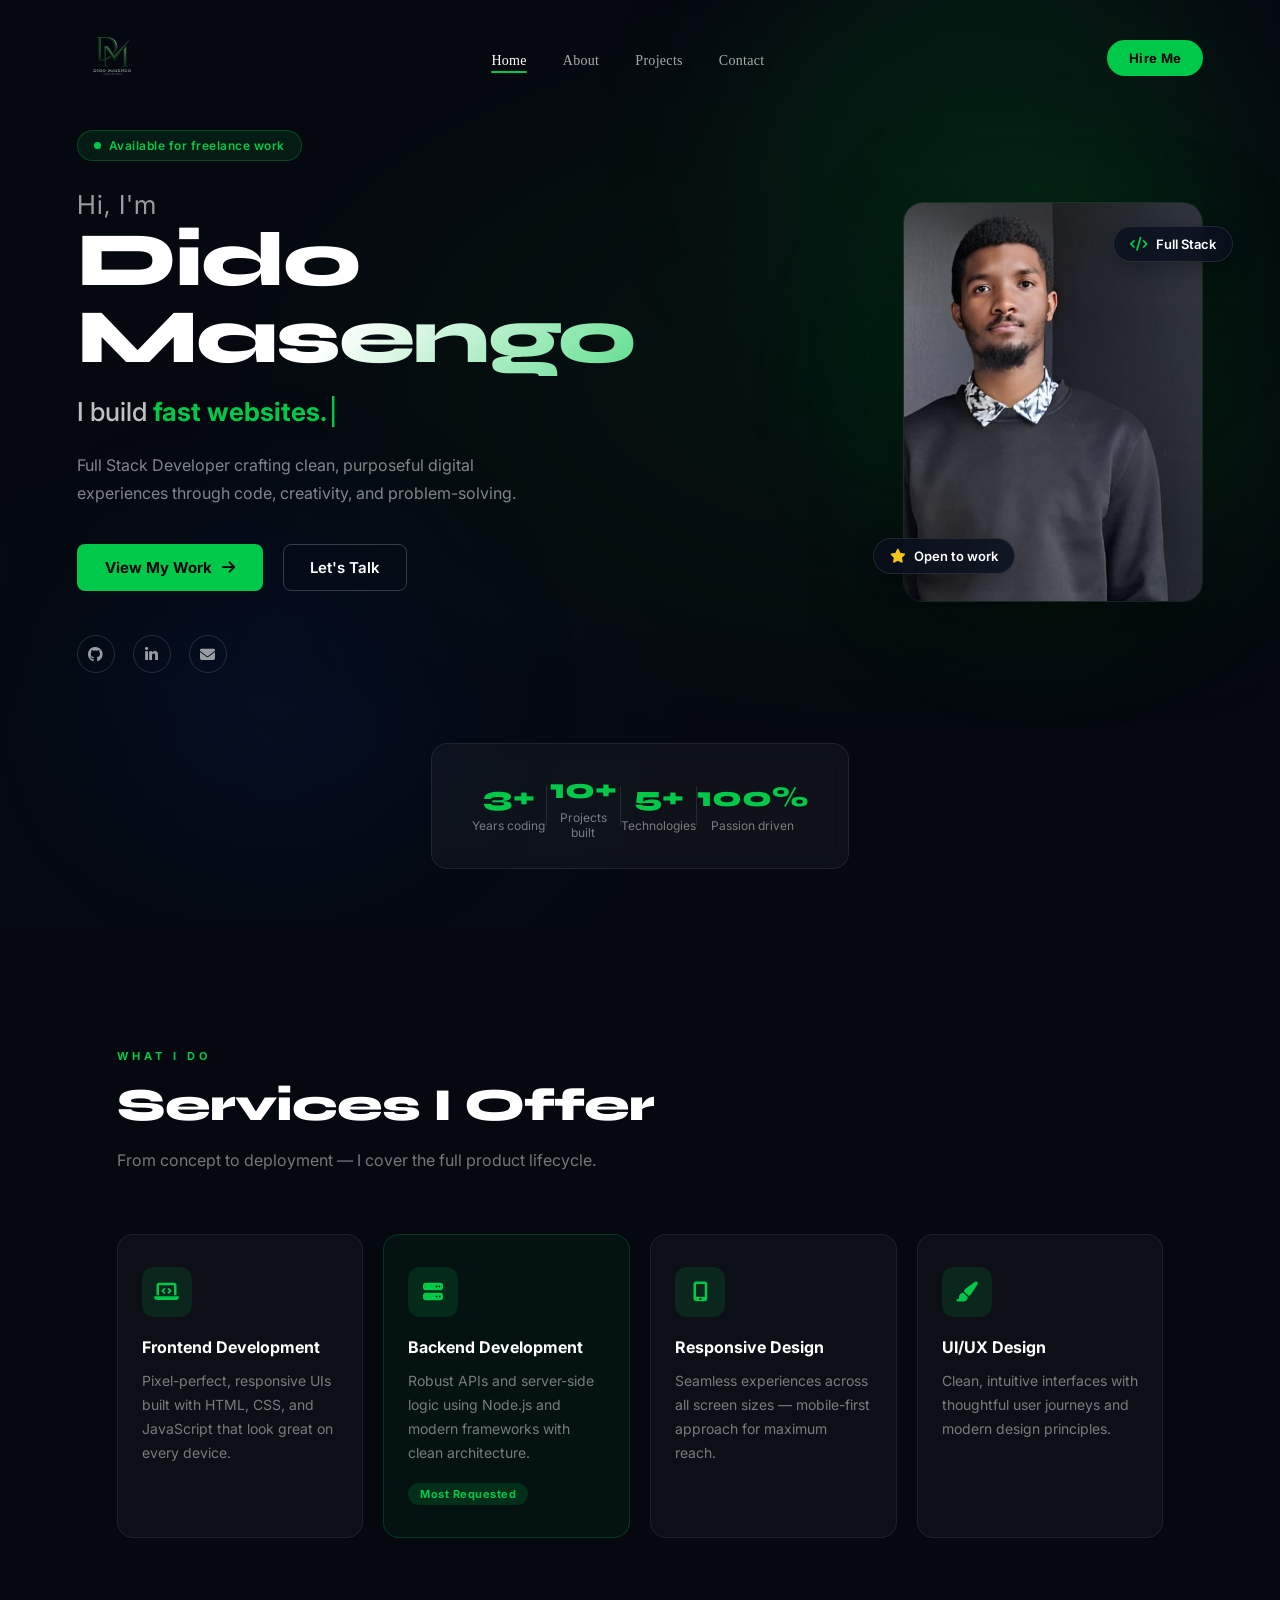
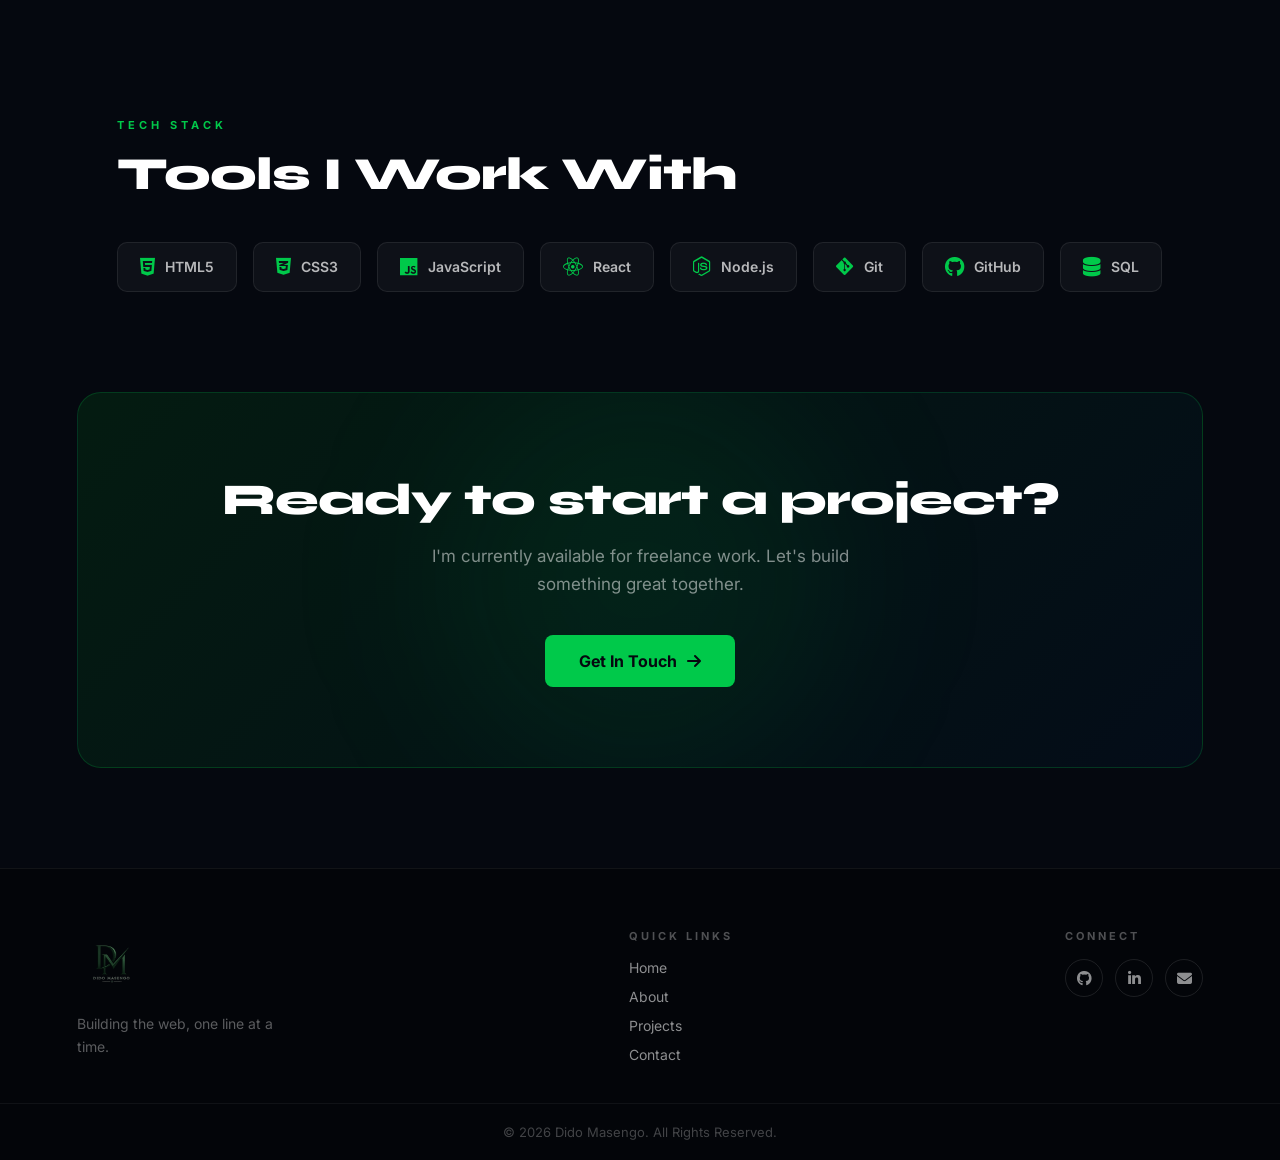
==== index.html @ eba52469 "updated home page" ====
<!DOCTYPE html>
<html lang="en">
<head>
    <meta charset="UTF-8">
    <meta name="viewport" content="width=device-width, initial-scale=1.0">
    <title>Dido Masengo — Full Stack Developer</title>

    <link rel="stylesheet" href="style.css">
    <link rel="stylesheet" href="home.css">
    <link rel="icon" type="image/png" href="./assets/favicon logo.png">
    <link rel="stylesheet" href="https://cdnjs.cloudflare.com/ajax/libs/font-awesome/6.6.0/css/all.min.css">
    <link rel="preconnect" href="https://fonts.googleapis.com">
    <link rel="preconnect" href="https://fonts.gstatic.com" crossorigin>
    <link href="https://fonts.googleapis.com/css2?family=Inter:wght@300;400;500;600;700;800;900&family=Syne:wght@700;800&display=swap" rel="stylesheet">
</head>

<body class="home-page">

<!-- ===================== NAVBAR ===================== -->
<header class="hn-navbar" id="hn-navbar">
    <a href="index.html" class="hn-logo">
        <img src="./assets/my logo.png" alt="Dido logo">
    </a>

    <nav class="hn-nav">
        <a href="index.html" class="hn-nav-link active">Home</a>
        <a href="about.html" class="hn-nav-link">About</a>
        <a href="projects.html" class="hn-nav-link">Projects</a>
        <a href="contact.html" class="hn-nav-link">Contact</a>
    </nav>

    <a href="contact.html" class="hn-hire-btn">Hire Me</a>

    <button class="hn-menu-btn" id="hn-menu-btn" aria-label="Toggle menu">
        <span></span><span></span><span></span>
    </button>

    <!-- Mobile drawer -->
    <div class="hn-mobile-nav" id="hn-mobile-nav">
        <a href="index.html">Home</a>
        <a href="about.html">About</a>
        <a href="projects.html">Projects</a>
        <a href="contact.html">Contact</a>
        <a href="contact.html" class="hn-hire-btn" style="margin-top:10px;">Hire Me</a>
    </div>
</header>


<!-- ===================== HERO ===================== -->
<section class="hn-hero">

    <!-- Noise/grid overlay -->
    <div class="hn-hero-overlay"></div>

    <!-- Glowing orbs -->
    <div class="hn-orb hn-orb-1"></div>
    <div class="hn-orb hn-orb-2"></div>

    <div class="hn-hero-inner">

        <!-- Left: text -->
        <div class="hn-hero-text">
            <div class="hn-badge">
                <span class="hn-badge-dot"></span>
                Available for freelance work
            </div>

            <h1 class="hn-hero-name">
                <span class="hn-line">Hi, I'm</span>
                <span class="hn-line hn-name-accent">Dido Masengo</span>
            </h1>

            <div class="hn-typewriter-wrap">
                <span class="hn-tw-static">I build&nbsp;</span>
                <span class="hn-tw-dynamic" id="hn-tw"></span>
                <span class="hn-tw-cursor">|</span>
            </div>

            <p class="hn-hero-desc">
                Full Stack Developer crafting clean, purposeful digital
                experiences through code, creativity, and problem-solving.
            </p>

            <div class="hn-hero-actions">
                <a href="projects.html" class="hn-btn-primary">
                    View My Work <i class="fas fa-arrow-right"></i>
                </a>
                <a href="contact.html" class="hn-btn-ghost">
                    Let's Talk
                </a>
            </div>

            <!-- Social strip -->
            <div class="hn-social-strip">
                <a href="https://github.com/masengodido28-lgtm" target="_blank" aria-label="GitHub">
                    <i class="fab fa-github"></i>
                </a>
                <a href="https://www.linkedin.com/in/dido-masengo-86b31629b" target="_blank" aria-label="LinkedIn">
                    <i class="fab fa-linkedin-in"></i>
                </a>
                <a href="mailto:masengodido28@gmail.com" aria-label="Email">
                    <i class="fas fa-envelope"></i>
                </a>
                <span class="hn-social-line"></span>
            </div>
        </div>

        <!-- Right: photo card -->
        <div class="hn-hero-card">
            <div class="hn-card-glow"></div>
            <img src="./assets/home.jpg" alt="Dido Masengo" class="hn-photo">

            <!-- Floating badge -->
            <div class="hn-float-badge hn-fb-top">
                <i class="fas fa-code"></i>
                <span>Full Stack</span>
            </div>
            <div class="hn-float-badge hn-fb-bottom">
                <i class="fas fa-star" style="color:#f5c518;"></i>
                <span>Open to work</span>
            </div>
        </div>
    </div>

    <!-- Stats bar -->
    <div class="hn-stats-bar">
        <div class="hn-stat">
            <strong>3+</strong>
            <span>Years coding</span>
        </div>
        <div class="hn-stat-divider"></div>
        <div class="hn-stat">
            <strong>10+</strong>
            <span>Projects built</span>
        </div>
        <div class="hn-stat-divider"></div>
        <div class="hn-stat">
            <strong>5+</strong>
            <span>Technologies</span>
        </div>
        <div class="hn-stat-divider"></div>
        <div class="hn-stat">
            <strong>100%</strong>
            <span>Passion driven</span>
        </div>
    </div>
</section>


<!-- ===================== SERVICES ===================== -->
<section class="hn-services">
    <div class="hn-section-label">What I Do</div>
    <h2 class="hn-section-title">Services I Offer</h2>
    <p class="hn-section-sub">From concept to deployment — I cover the full product lifecycle.</p>

    <div class="hn-services-grid">

        <div class="hn-service-card">
            <div class="hn-service-icon">
                <i class="fas fa-laptop-code"></i>
            </div>
            <h3>Frontend Development</h3>
            <p>Pixel-perfect, responsive UIs built with HTML, CSS, and JavaScript that look great on every device.</p>
        </div>

        <div class="hn-service-card hn-service-featured">
            <div class="hn-service-icon">
                <i class="fas fa-server"></i>
            </div>
            <h3>Backend Development</h3>
            <p>Robust APIs and server-side logic using Node.js and modern frameworks with clean architecture.</p>
            <span class="hn-service-tag">Most Requested</span>
        </div>

        <div class="hn-service-card">
            <div class="hn-service-icon">
                <i class="fas fa-mobile-alt"></i>
            </div>
            <h3>Responsive Design</h3>
            <p>Seamless experiences across all screen sizes — mobile-first approach for maximum reach.</p>
        </div>

        <div class="hn-service-card">
            <div class="hn-service-icon">
                <i class="fas fa-paint-brush"></i>
            </div>
            <h3>UI/UX Design</h3>
            <p>Clean, intuitive interfaces with thoughtful user journeys and modern design principles.</p>
        </div>

    </div>
</section>


<!-- ===================== TECH STACK ===================== -->
<section class="hn-stack">
    <div class="hn-section-label">Tech Stack</div>
    <h2 class="hn-section-title">Tools I Work With</h2>

    <div class="hn-stack-grid">
        <div class="hn-stack-item"><i class="fab fa-html5"></i><span>HTML5</span></div>
        <div class="hn-stack-item"><i class="fab fa-css3-alt"></i><span>CSS3</span></div>
        <div class="hn-stack-item"><i class="fab fa-js"></i><span>JavaScript</span></div>
        <div class="hn-stack-item"><i class="fab fa-react"></i><span>React</span></div>
        <div class="hn-stack-item"><i class="fab fa-node-js"></i><span>Node.js</span></div>
        <div class="hn-stack-item"><i class="fab fa-git-alt"></i><span>Git</span></div>
        <div class="hn-stack-item"><i class="fab fa-github"></i><span>GitHub</span></div>
        <div class="hn-stack-item"><i class="fas fa-database"></i><span>SQL</span></div>
    </div>
</section>


<!-- ===================== CTA BANNER ===================== -->
<section class="hn-cta-banner">
    <div class="hn-cta-orb"></div>
    <div class="hn-cta-inner">
        <h2>Ready to start a project?</h2>
        <p>I'm currently available for freelance work. Let's build something great together.</p>
        <a href="contact.html" class="hn-btn-primary hn-cta-btn">
            Get In Touch <i class="fas fa-arrow-right"></i>
        </a>
    </div>
</section>


<!-- ===================== FOOTER ===================== -->
<footer class="hn-footer">
    <div class="hn-footer-inner">

        <div class="hn-footer-brand">
            <img src="./assets/my logo.png" alt="Dido logo" class="hn-footer-logo">
            <p>Building the web, one line at a time.</p>
        </div>

        <div class="hn-footer-links">
            <span>Quick Links</span>
            <a href="index.html">Home</a>
            <a href="about.html">About</a>
            <a href="projects.html">Projects</a>
            <a href="contact.html">Contact</a>
        </div>

        <div class="hn-footer-connect">
            <span>Connect</span>
            <div class="hn-footer-socials">
                <a href="https://github.com/masengodido28-lgtm" target="_blank" aria-label="GitHub">
                    <i class="fab fa-github"></i>
                </a>
                <a href="https://www.linkedin.com/in/dido-masengo-86b31629b" target="_blank" aria-label="LinkedIn">
                    <i class="fab fa-linkedin-in"></i>
                </a>
                <a href="mailto:masengodido28@gmail.com" aria-label="Email">
                    <i class="fas fa-envelope"></i>
                </a>
            </div>
        </div>

    </div>

    <div class="hn-footer-bottom">
        <p>&copy; 2026 Dido Masengo. All Rights Reserved.</p>
    </div>
</footer>


<script>
// ---- Navbar scroll effect ----
const navbar = document.getElementById('hn-navbar');
window.addEventListener('scroll', () => {
    navbar.classList.toggle('hn-scrolled', window.scrollY > 40);
});

// ---- Mobile menu ----
const menuBtn = document.getElementById('hn-menu-btn');
const mobileNav = document.getElementById('hn-mobile-nav');
menuBtn.addEventListener('click', () => {
    menuBtn.classList.toggle('open');
    mobileNav.classList.toggle('open');
});

// ---- Typewriter ----
const phrases = [
    'fast websites.',
    'clean UIs.',
    'robust APIs.',
    'great products.',
];
let pi = 0, ci = 0, deleting = false;
const twEl = document.getElementById('hn-tw');

function type() {
    const phrase = phrases[pi];
    if (!deleting) {
        twEl.textContent = phrase.slice(0, ++ci);
        if (ci === phrase.length) {
            deleting = true;
            setTimeout(type, 1800);
            return;
        }
    } else {
        twEl.textContent = phrase.slice(0, --ci);
        if (ci === 0) {
            deleting = false;
            pi = (pi + 1) % phrases.length;
        }
    }
    setTimeout(type, deleting ? 60 : 100);
}
type();

// ---- Scroll reveal ----
const revealEls = document.querySelectorAll(
    '.hn-service-card, .hn-stack-item, .hn-stat'
);
const observer = new IntersectionObserver((entries) => {
    entries.forEach(e => {
        if (e.isIntersecting) {
            e.target.classList.add('hn-visible');
            observer.unobserve(e.target);
        }
    });
}, { threshold: 0.15 });
revealEls.forEach(el => observer.observe(el));
</script>

</body>
</html>
---- style.css ----
/* =========================================
   GLOBAL
========================================= */

* {
    box-sizing: border-box;
    margin: 0;
    padding: 0;
     scroll-behavior: smooth;
}


body {
    background-color: #edeeF0;
    color: #080808;
    font-family: Arial, sans-serif;
}


/* =========================================
   NAVBAR
========================================= */

.navbar {
    position: relative;
    z-index: 10;

    width: 100%;

    display: flex;
    align-items: center;
    justify-content: space-between;

    padding: 18px 55px;

    background: transparent;
}

.logo {
    width: 80px;
    height: auto;
}

nav {
    display: flex;
    gap: 35px;
}

nav a {
    position: relative;

    text-decoration: none;
    color: #006b18;

    font-family: Georgia, serif;
    font-size: 15px;
    font-weight: bold;

    padding: 10px 0;

    transition: 0.3s ease;
}

nav a::after {
    content: "";

    position: absolute;
    left: 0;
    bottom: 2px;

    width: 0;
    height: 2px;

    background: #006b18;

    transition: 0.3s ease;
}

nav a:hover {
    color: #003d0d;
}

nav a:hover::after {
    width: 100%;
}


/* =========================================
   HERO
========================================= */

.hero {
    position: relative;

    min-height: calc(100vh - 95px);

    width: 100%;

    display: flex;
    align-items: center;
    justify-content: center;

    gap: 80px;

    padding: 70px 8%;

    overflow: hidden;
}


/* =========================================
   DIGITAL BACKGROUND
========================================= */
/* =========================================
   DIGITAL DOTTED BACKGROUND
========================================= */

.hero-grid {
    position: absolute;

    left: -5%;
    right: -5%;

    bottom: -20px;

    height: 300px;

    z-index: 1;

    opacity: 0.9;

    background-image:
        radial-gradient(
            circle,
            #006b18 1.5px,
            transparent 1.7px
        );

    background-size: 18px 18px;

    transform:
        perspective(500px)
        rotateX(60deg);

    transform-origin: center bottom;

    /* Fade the dots as they move upward */
    mask-image: linear-gradient(
        to top,
        black 0%,
        rgba(0, 0, 0, 0.8) 45%,
        transparent 100%
    );

    -webkit-mask-image: linear-gradient(
        to top,
        black 0%,
        rgba(0, 0, 0, 0.8) 45%,
        transparent 100%
    );

    pointer-events: none;
}


/* Soft green glow underneath the dots */

.hero-grid::after {
    content: "";

    position: absolute;

    left: 50%;
    bottom: 0;

    transform: translateX(-50%);

    width: 600px;
    height: 180px;

    background: rgba(0, 107, 24, 0.12);

    filter: blur(70px);

    border-radius: 50%;
}


/* Additional soft glow */

.hero-grid::after {
    content: "";

    position: absolute;

    left: 50%;
    bottom: 50px;

    transform: translateX(-50%);

    width: 500px;
    height: 200px;

    background: rgba(0, 107, 24, 0.08);

    filter: blur(80px);

    border-radius: 50%;
}


/* =========================================
   HERO IMAGE
========================================= */
.hero-image img{
     width: 300px; 
     border-radius:15%;
}


/* Green glow behind photo */

.image-glow {
    position: absolute;

    width: 270px;
    height: 350px;

    left: 30px;
    top: 70px;

    background: rgba(0, 107, 24, 0.18);

    filter: blur(55px);

    border-radius: 50%;
}


/* Photo */
.hero-image img{ width: 300px; border-radius:15%; }

   .hero-image img {
    object-position: center top;
}


/* =========================================
   HERO TEXT
========================================= */

.hero-text {
    position: relative;

    z-index: 3;

    max-width: 650px;
}


/* Small heading */

.hero-small-text {
    margin: 0 0 18px;

    color: #006b18;

    font-size: 13px;
    font-weight: bold;

    letter-spacing: 4px;
}


/* Main name */

.hero-text h1 {
    margin: 0;

    font-family: Georgia, "Times New Roman", serif;

    font-size: clamp(70px, 8vw, 125px);

    font-weight: 900;

    line-height: 0.82;

    letter-spacing: -6px;

    color: #050505;
}

.hero-text h1 span {
    color: #050505;
}


/* Job title */

.hero-text h2 {
    margin: 35px 0 0;

    color: #006b18;

    font-family: Arial, sans-serif;

    font-size: 27px;

    font-weight: 800;

    line-height: 1.15;

    letter-spacing: 1px;

    text-align: left;
}


/* Description */

.hero-description {
    max-width: 430px;

    margin: 25px 0 0;

    color: #4a4a4a;

    font-family: Arial, sans-serif;

    font-size: 16px;

    line-height: 1.7;
}


/* =========================================
   HERO BUTTONS
========================================= */

.hero-buttons {
    display: flex;

    align-items: center;

    gap: 30px;

    margin-top: 32px;
}


.hero-btn {
    display: inline-block;

    padding: 14px 25px;

    background: #006b18;

    color: white;

    text-decoration: none;

    border-radius: 30px;

    font-size: 14px;
    font-weight: bold;

    transition: 0.3s ease;
}

.hero-btn:hover {
    background: #003d0d;

    transform: translateY(-3px);
}


.hero-link {
    color: #111;

    text-decoration: none;

    font-size: 14px;

    font-weight: bold;

    border-bottom: 1px solid #111;

    padding-bottom: 4px;

    transition: 0.3s ease;
}

.hero-link span {
    margin-left: 5px;

    font-size: 18px;
}

.hero-link:hover {
    color: #006b18;

    border-color: #006b18;
}

/* =========================================
   ABOUT HERO
========================================= */

.about-hero {
    width: 90%;
    max-width: 1250px;

    margin: 5px auto;

    display: grid;
    grid-template-columns: 1fr 1fr;

    gap: 70px;

    align-items: center;
}


/* =========================
   LEFT CONTENT
========================= */

.about-hero-content {
    padding: 20px 0;
}

.about-label {
    display: inline-flex;

    align-items: center;

    color: #006b18;

    font-size: 0.8rem;

    font-weight: 700;

    letter-spacing: 3px;

    margin-bottom: 20px;
}

.about-label::after {


    width: 35px;
    height: 1px;

    background: #006b18;

    margin-left: 12px;
}


.about-hero h1 {
    font-size: clamp(3rem, 5vw, 5rem);

    line-height: 0.95;

    margin: 0 0 20px;

    color: #111;
}

.about-hero h1 span {
    color: #006b18;
}


.about-hero h3 {
    color: #006b18;

    font-size: 0.85rem;

    letter-spacing: 2px;

    margin-bottom: 30px;
}


.about-hero-content p {
    font-size: 1rem;

    line-height: 1.8;

    color: #444;

    max-width: 650px;

    margin-bottom: 18px;
}


/* =========================
   PERSONALITY HIGHLIGHTS
========================= */

.personality-highlights {

    display: grid;

    grid-template-columns: repeat(4, 1fr);

    gap: 15px;

    margin: 35px 0;

}


.personality-item {

    display: flex;

    flex-direction: column;

    gap: 8px;

    padding: 15px 10px;

    border-left: 1px solid rgba(0, 107, 24, 0.25);

}


.personality-item i {

    color: #006b18;

    font-size: 1.3rem;

}


.personality-item strong {

    display: block;

    color: #006b18;

    font-size: 0.7rem;

    letter-spacing: 1px;
}


.personality-item small {

    display: block;

    color: #666;

    font-size: 0.7rem;

    line-height: 1.4;
}

/* =========================
   ABOUT IMAGE
========================= */
.about-image {
    flex: 1;
    display: flex;
    align-items: stretch;

}

.about-hero-image img {

    width: 100%;

    border-radius: 30px;

    height: 650px;

    object-fit: cover;

    display: block;

    filter: brightness(0.75);
}


/* Green overlay */

.about-hero-image::after {

    content: "";

    position: absolute;

    inset: 0;

    background:
        linear-gradient(
            135deg,
            rgba(0, 107, 24, 0.25),
            transparent 55%
        );

}


/* =========================================
   SKILLS
========================================= */
.skill {
    width: 135px;

    padding: 20px;

    border-radius: 12px;

    background: #fffefe;

    transition: .3s;
}
.skills h2{
    color:#006b18;

    text-align:center;

    margin-bottom:50px;

    font-size:2.2rem;
}
.skills-container{
    display:flex;

    justify-content:center;

    flex-wrap:wrap;

    gap:20px;

    margin-bottom:70px;
}

.skill:hover {
    transform: translateY(-8px);
}

.skill i {
    font-size:2.6rem;

    color: green;
}

.skill p {
    margin-top: 15px;

    font-weight: 600;
}
.skills-heading{
    color:#006b18;

    text-align:center;

    font-size:1.4rem;

    font-family:Georgia, serif;

    margin:0 0 25px;
}

.learning{
    border:2px #006b18;

    background:#f8fff8;
}
.section-divider{

    width:180px;

    height:1px;

    background:#006b18;

    opacity:.25;

     margin: 40px auto;
}

/* ==========================
   Identity Section
========================== */

.identity-section{
    padding:35px 10% 70px;
    text-align:center;
}

.identity-section h2{
    color:#006b18;
    font-size:2.2rem;
    margin-bottom:20px;
}
.identity-intro{
    max-width:700px;
    margin:0 auto 30px;

    line-height:1.8;
    color:#555;
}

.identity-card{

    max-width:500px;

    margin:auto;

    background:white;

    padding:30px;

    border-radius:20px;

    box-shadow:0 15px 35px rgba(0,0,0,.08);

}

.identity-card img{

    width:100%;

     height:420px;

    object-fit:cover;

    border-radius:15px;

    margin-bottom:25px;

}

.identity-tabs{

    display:flex;

    justify-content:center;

    gap:15px;

    margin-bottom:25px;

}

.identity-btn{

    width:55px;

    height:55px;

    border:none;

    border-radius:50%;

    background:#f1f1f1;

    font-size:1.5rem;

    cursor:pointer;

    transition:.3s;

}

.identity-btn:hover{

    transform:translateY(-4px);

}

.identity-btn.active{

    background:#006b18;

}

#identity-title{

    color:#006b18;

    margin-bottom:15px;

}

#identity-text{

    line-height:1.8;

    color:#555;

}

/* =========================================
   ABOUT CTA
========================================= */

.about-cta {
    width: 80%;
    max-width: 900px;
    margin: 80px auto;
    padding: 60px 30px;

    text-align: center;

    background: #f8fff8;
    border: 1px solid rgba(0, 107, 24, 0.15);
    border-radius: 20px;

    box-shadow: 0 10px 30px rgba(0, 0, 0, 0.05);
}

.about-cta h2 {
    color: #006b18;
    font-size: 2rem;
    margin-bottom: 15px;
}

.about-cta p {
    max-width: 600px;
    margin: 0 auto 30px;

    color: #555;
    line-height: 1.7;
    font-size: 1.05rem;
}

.cta-button {
    display: inline-flex;
    align-items: center;
    gap: 10px;

    padding: 13px 25px;

    background: #006b18;
    color: white;

    text-decoration: none;

    border-radius: 8px;

    font-weight: 600;

    transition: 0.3s;
}

.cta-button:hover {
    background: #004d12;
    transform: translateY(-3px);
}

.cta-button i {
    transition: 0.3s;
}

.cta-button:hover i {
    transform: translateX(5px);
}

/* =========================================
   PROJECTS
========================================= */

.projects-container {
    display: flex;

    overflow-x: auto;

    gap: 30px;

    padding: 80px;

    scroll-behavior: smooth;

    align-items: stretch;
}

::-webkit-scrollbar {
    display: none;
}

.project-card {
    flex: 0 0 340px;

    display: flex;

    flex-direction: column;

    background: white;

    border-radius: 15px;

    padding: 20px;

    box-shadow: 0 5px 15px rgba(0, 0, 0, .15);
}


/* Project images */

.project-image1,
.project-image2,
.project-image3,
.project-image4,
.project-image5,
.project-image6,
.project-image7
 {

    width: 100%;

    height: 200px;

    flex-shrink: 0;

    background-size: cover;

    background-position: center;

    border-radius: 15px;
}

.project-image1 {
    background-image: url("./assets/netflix\ ss.png");
}

.project-image2 {
    background-image: url("./assets/Screenshot\ \(9\).png");
}

.project-image3 {
    background-image: url("./assets/to-do\ ss.png");
}

.project-image4 {
    background-image: url("./assets/Screenshot\ \(62\).png");
}

.project-image5 {
    background-image: url("./assets/youtube\ img.png");
}

.project-image6 {
    background-image: url("./assets/bootstrap\ port.png");
}

.project-image7 {
    background-image: url(./assets/ihub\ prototype.png);
}

.project-info {
    flex: 1;

    display: flex;

    flex-direction: column;

    margin-top: 15px;
}

.project-description {
    flex: 1;

    margin-top: 10px;

    line-height: 1.6;
}

.project-links {
    display: flex;

    gap: 10px;

    flex-wrap: wrap;

    margin-top: 15px;
}

.project-buttons {
    display: flex;

    gap: 10px;

    margin-top: 20px;
}

.project-btn,
.github-btn {
    display: inline-block;

    padding: 10px 18px;

    background: black;

    color: white;

    text-decoration: none;

    border-radius: 8px;

    transition: 0.3s;
}

.project-btn:hover,
.github-btn:hover {
    background: green;
}


/* =========================================
   CASE STUDY
========================================= */

.case-study-btn {
    width: 100%;

    margin-top: 20px;

    padding: 10px;

    background: green;

    color: white;

    border: none;

    border-radius: 8px;

    cursor: pointer;

    font-weight: bold;

    font-size: 1rem;

    transition: 0.3s;
}

.case-study-btn:hover {
    background: #005a14;
}

.case-study-modal {
    display: none;

    position: fixed;

    inset: 0;

    z-index: 100;

    background: rgba(0, 0, 0, 0.6);

    justify-content: center;

    align-items: center;

    padding: 20px;
}

.case-study-modal.open {
    display: flex;
}

.modal-content {
    position: relative;

    width: 100%;

    max-width: 600px;

    max-height: 80vh;

    overflow-y: auto;

    background: white;

    border-radius: 15px;

    padding: 30px;

    box-shadow: 0 10px 30px rgba(0, 0, 0, 0.3);
}

.modal-close {
    position: absolute;

    top: 15px;

    right: 15px;

    background: none;

    border: none;

    font-size: 28px;

    line-height: 1;

    cursor: pointer;

    color: #333;
}

.modal-close:hover {
    color: green;
}

.modal-body p {
    margin-top: 15px;

    line-height: 1.7;

    text-align: left;
}

.projects-cta {
    text-align: center;
    margin: 80px auto 40px;
    padding: 45px 20px;

    max-width: 750px;

    background: #f8fff8;

    border: 1px solid rgba(0, 107, 24, 0.15);

    border-radius: 20px;
}

.projects-cta h3 {
    color: #006b18;
    font-size: 1.8rem;
    margin-bottom: 15px;
}

.projects-cta p {
    color: #555;
    line-height: 1.7;
    margin-bottom: 25px;
}

.projects-cta .cta-button {
    display: inline-flex;
    align-items: center;
    gap: 10px;

    padding: 13px 25px;

    background: #006b18;
    color: white;

    text-decoration: none;

    border-radius: 8px;

    font-weight: 600;

    transition: 0.3s;
}

.projects-cta .cta-button:hover {
    background: #004d12;
    transform: translateY(-3px);
}

/* =========================================
   CONTACT
========================================= */

#contact {
    padding: 100px 8%;
}

.contact-form {
    max-width: 700px;
    margin: auto;

    background: #ffffff;

    padding: 45px;

    border-radius: 20px;

    box-shadow: 0 15px 35px rgba(0, 0, 0, 0.08);
}

.contact-form h2 {
    text-align: center;

    color: #006b18;

    font-size: 2.3rem;

    margin-bottom: 10px;

    font-family: Georgia, serif;
}

.contact-subtitle {
    text-align: center;

    color: #666;

    line-height: 1.7;

    margin-bottom: 40px;

    font-size: 1rem;
}

.contact-form label {
    display: block;

    margin-bottom: 8px;

    font-weight: 600;

    color: #222;
}

.contact-form input,
.contact-form textarea {
    width: 100%;

    padding: 16px;

    margin-bottom: 22px;

    border: 2px solid #e5e5e5;

    border-radius: 12px;

    font-size: 1rem;

    font-family: inherit;

    background: #fafafa;

    transition: 0.3s ease;
}

.contact-form textarea {
    min-height: 180px;

    resize: vertical;
}

.contact-form input:focus,
.contact-form textarea:focus {
    outline: none;

    border-color: #006b18;

    background: white;

    box-shadow: 0 0 0 5px rgba(0, 107, 24, 0.12);
}

.contact-form button {
    width: 100%;

    padding: 16px;

    background: #006b18;

    color: white;

    border: none;

    border-radius: 12px;

    font-size: 1rem;

    font-weight: bold;

    cursor: pointer;

    transition: 0.3s ease;
}

.contact-form button:hover {
    background: #004d12;

    transform: translateY(-3px);
}


/* =========================================
   FOOTER
========================================= */

.footer {
    background: #022b14;

    color: #fff;

    padding: 10px 8%;
}

.footer-container {
    display: flex;

    justify-content: space-between;

    align-items: flex-start;

    flex-wrap: wrap;
}

.footer-section {
    display: flex;

    flex-direction: column;

    gap: 10px;
}

.footer-section h4,
.footer-section h3 {
    margin-bottom: 10px;

    color: #fff;
}

.footer-section a {
    text-decoration: none;

    color: #cfcfcf;
}

.footer-section a:hover {
    color: #4CAF50;
}

.center {
    text-align: center;
}

.center p {
    margin-top: 100px;

    color: #cfcfcf;
}

.social-icons {
    display: flex;

    flex-direction: column;

    gap: 15px;
}

.social-icons a {
    color: white;

    font-size: 26px;
}


/* =========================================
   RESPONSIVE
========================================= */

@media (max-width: 1000px) {

    .navbar {
        padding: 18px 30px;
    }

    .hero {
        gap: 50px;

        padding: 60px 5%;
    }

    .hero-image {
        width: 280px;
        height: 430px;
    }

    .hero-text h1 {
        font-size: 75px;

        letter-spacing: -4px;
    }

    .hero-text h2 {
        font-size: 23px;
    }
}


@media (max-width: 750px) {

    .navbar {
        padding: 15px 25px;
    }

    .logo {
        width: 50px;
    }

    nav {
        gap: 15px;
    }

    nav a {
        font-size: 13px;
    }


    .hero {
        min-height: auto;

        flex-direction: column;

        text-align: center;

        gap: 45px;

        padding: 60px 25px 100px;
    }


    .hero-image {
        width: 270px;
        height: 390px;

        order: 1;
    }


    .hero-text {
        order: 2;

        display: flex;

        flex-direction: column;

        align-items: center;
    }


    .hero-small-text {
        font-size: 11px;

        letter-spacing: 3px;
    }


    .hero-text h1 {
        font-size: clamp(60px, 17vw, 90px);

        letter-spacing: -4px;
    }


    .hero-text h2 {
        font-size: 21px;

        text-align: center;
    }


    .hero-description {
        font-size: 15px;

        max-width: 350px;
    }


    .hero-buttons {
        justify-content: center;
    }


    .hero-grid {
        bottom: -100px;

        height: 300px;
    }


    .about {
        flex-direction: column;

        align-items: center;
    }


    .footer-container {
        gap: 35px;
    }
}


@media (max-width: 500px) {

    .navbar {
        flex-direction: column;

        gap: 15px;
    }

    nav {
        gap: 18px;
    }


    .hero {
        padding-top: 40px;
    }


    .hero-image {
        width: 240px;

        height: 350px;
    }


    .hero-text h1 {
        font-size: 58px;
    }


    .hero-text h2 {
        font-size: 18px;
    }


    .hero-buttons {
        flex-direction: column;

        gap: 20px;
    }


    .footer-container {
        flex-direction: column;

        align-items: center;

        text-align: center;
    }


    .footer-section {
        align-items: center;
    }


    .social-icons {
        flex-direction: row;
    }
}

/* =========================================
   ABOUT CTA
========================================= */
.about-cta {
    width: 90%;
    max-width: 1000px;

    margin: 80px auto;

    padding: 50px;

    text-align: center;

    background: #fefffe;

    color: rgba(10, 236, 29, 0.87);

    border-radius: 20px;
}

.about-cta h2 {
    margin-bottom: 15px;
}

.about-cta p {
    margin-bottom: 25px;
}

/* =========================================
   ABOUT PAGE - CONTACT LINK
========================================= */

.about-contact-link {
    display: inline-flex;
    align-items: center;
    gap: 10px;

    margin-top: 30px;
    padding: 11px 20px;

    background: #006b18;
    color: white !important;

    text-decoration: none !important;

    border-radius: 25px;

    font-size: 0.95rem;
    font-weight: 600;

    transition: 0.3s ease;
}

.about-contact-link:hover {
    background: #004d11;
    transform: translateY(-3px);
}

.about-contact-link i {
    font-size: 1rem;
}

/* =========================================
   BOTTOM CTA
========================================= */

.cta-button {
    display: inline-flex;
    align-items: center;
    gap: 10px;

    color: white;
    text-decoration: none;

    font-weight: 600;
    font-size: 1rem;

    transition: 0.3s ease;
}

.cta-button i {
    font-size: 1.1rem;
}

.cta-button:hover {
    transform: translateX(5px);
    color: white;
}

.bottom-contact-button {
    display: inline-flex;
    align-items: center;
    gap: 8px;

    color: green;
    text-decoration: none;

    font-weight: 600;

    background: transparent;
}

.bottom-contact-button i {
    transition: transform 0.3s ease;
}

.bottom-contact-button:hover i {
    transform: translateX(5px);
}
---- home.css ----
/* =====================================================
   HOME PAGE STYLES  (home.css)
   Scoped with .home-page or hn- prefixes to avoid
   clashing with the global style.css rules.
===================================================== */

/* ---- Base overrides for home page only ---- */
.home-page {
    font-family: 'Inter', Arial, sans-serif;
    background: #05080f;
    color: #e8eaf0;
    overflow-x: hidden;
}

/* =====================================================
   NAVBAR
===================================================== */
.hn-navbar {
    position: fixed;
    top: 0;
    left: 0;
    right: 0;
    z-index: 100;

    display: flex;
    align-items: center;
    justify-content: space-between;

    padding: 20px 6%;
    transition: all 0.35s ease;
}

.hn-navbar.hn-scrolled {
    background: rgba(5, 8, 15, 0.88);
    backdrop-filter: blur(18px);
    -webkit-backdrop-filter: blur(18px);
    padding: 14px 6%;
    border-bottom: 1px solid rgba(255, 255, 255, 0.06);
}

.hn-logo img {
    width: 72px;
    height: auto;
    filter: brightness(1.1);
}

.hn-nav {
    display: flex;
    gap: 36px;
}

.hn-nav-link {
    text-decoration: none;
    color: rgba(255, 255, 255, 0.65);
    font-size: 14px;
    font-weight: 500;
    letter-spacing: 0.3px;
    transition: color 0.25s;
    position: relative;
    padding-bottom: 4px;
}

.hn-nav-link::after {
    content: '';
    position: absolute;
    bottom: 0;
    left: 0;
    width: 0;
    height: 2px;
    background: #00c94a;
    border-radius: 2px;
    transition: width 0.3s ease;
}

.hn-nav-link:hover,
.hn-nav-link.active {
    color: #fff;
}

.hn-nav-link.active::after,
.hn-nav-link:hover::after {
    width: 100%;
}

.hn-hire-btn {
    padding: 10px 22px;
    background: #00c94a;
    color: #05080f;
    text-decoration: none;
    border-radius: 30px;
    font-size: 13px;
    font-weight: 700;
    letter-spacing: 0.3px;
    transition: all 0.25s ease;
}

.hn-hire-btn:hover {
    background: #00e054;
    transform: translateY(-2px);
    box-shadow: 0 8px 25px rgba(0, 201, 74, 0.35);
}

/* Hamburger */
.hn-menu-btn {
    display: none;
    flex-direction: column;
    gap: 5px;
    background: none;
    border: none;
    cursor: pointer;
    padding: 4px;
}

.hn-menu-btn span {
    display: block;
    width: 24px;
    height: 2px;
    background: #fff;
    border-radius: 2px;
    transition: all 0.3s ease;
}

.hn-menu-btn.open span:nth-child(1) {
    transform: translateY(7px) rotate(45deg);
}
.hn-menu-btn.open span:nth-child(2) {
    opacity: 0;
}
.hn-menu-btn.open span:nth-child(3) {
    transform: translateY(-7px) rotate(-45deg);
}

/* Mobile nav drawer */
.hn-mobile-nav {
    display: none;
    position: fixed;
    top: 0;
    left: 0;
    right: 0;
    bottom: 0;
    background: #05080f;
    z-index: 99;
    flex-direction: column;
    align-items: center;
    justify-content: center;
    gap: 28px;
    opacity: 0;
    pointer-events: none;
    transition: opacity 0.3s ease;
}

.hn-mobile-nav.open {
    display: flex;
    opacity: 1;
    pointer-events: all;
}

.hn-mobile-nav a {
    text-decoration: none;
    color: #fff;
    font-size: 1.5rem;
    font-weight: 600;
    transition: color 0.2s;
}

.hn-mobile-nav a:hover {
    color: #00c94a;
}


/* =====================================================
   HERO
===================================================== */
.hn-hero {
    position: relative;
    min-height: 100vh;
    display: flex;
    flex-direction: column;
    justify-content: center;
    padding: 130px 6% 60px;
    overflow: hidden;
}

/* Subtle noise overlay */
.hn-hero-overlay {
    position: absolute;
    inset: 0;
    background:
        radial-gradient(ellipse 80% 60% at 70% 40%, rgba(0, 107, 24, 0.12) 0%, transparent 70%),
        radial-gradient(ellipse 50% 50% at 20% 80%, rgba(0, 60, 120, 0.07) 0%, transparent 70%);
    pointer-events: none;
}

/* Glowing orbs */
.hn-orb {
    position: absolute;
    border-radius: 50%;
    filter: blur(90px);
    pointer-events: none;
    animation: hn-float 8s ease-in-out infinite alternate;
}

.hn-orb-1 {
    width: 450px;
    height: 450px;
    background: rgba(0, 180, 50, 0.1);
    top: -100px;
    right: 5%;
}

.hn-orb-2 {
    width: 300px;
    height: 300px;
    background: rgba(0, 80, 200, 0.07);
    bottom: 100px;
    left: 10%;
    animation-delay: -3s;
}

@keyframes hn-float {
    from { transform: translateY(0px) scale(1); }
    to   { transform: translateY(30px) scale(1.05); }
}

/* Inner flex row */
.hn-hero-inner {
    position: relative;
    z-index: 2;
    display: flex;
    align-items: center;
    justify-content: space-between;
    gap: 60px;
    width: 100%;
    max-width: 1200px;
    margin: 0 auto;
}

/* ---- Badge ---- */
.hn-badge {
    display: inline-flex;
    align-items: center;
    gap: 8px;
    padding: 7px 16px;
    background: rgba(0, 201, 74, 0.1);
    border: 1px solid rgba(0, 201, 74, 0.25);
    border-radius: 30px;
    font-size: 12px;
    font-weight: 600;
    color: #00c94a;
    letter-spacing: 0.5px;
    margin-bottom: 28px;
}

.hn-badge-dot {
    width: 7px;
    height: 7px;
    background: #00c94a;
    border-radius: 50%;
    animation: hn-pulse 1.6s ease-in-out infinite;
}

@keyframes hn-pulse {
    0%, 100% { opacity: 1; transform: scale(1); }
    50%       { opacity: 0.4; transform: scale(0.7); }
}

/* ---- Name ---- */
.hn-hero-name {
    display: flex;
    flex-direction: column;
    gap: 2px;
    margin-bottom: 20px;
}

.hn-line {
    display: block;
    font-family: 'Inter', sans-serif;
    font-size: clamp(18px, 2.2vw, 26px);
    font-weight: 400;
    color: rgba(255,255,255,0.6);
    letter-spacing: 1px;
}

.hn-name-accent {
    font-family: 'Syne', sans-serif;
    font-size: clamp(44px, 6vw, 78px);
    font-weight: 800;
    color: #ffffff;
    letter-spacing: -2px;
    line-height: 1;
    background: linear-gradient(135deg, #ffffff 40%, #00c94a 100%);
    -webkit-background-clip: text;
    -webkit-text-fill-color: transparent;
    background-clip: text;
}

/* ---- Typewriter ---- */
.hn-typewriter-wrap {
    display: flex;
    align-items: center;
    font-size: clamp(18px, 2.2vw, 26px);
    font-weight: 500;
    color: rgba(255,255,255,0.75);
    margin-bottom: 24px;
}

.hn-tw-dynamic {
    color: #00c94a;
    font-weight: 700;
}

.hn-tw-cursor {
    color: #00c94a;
    animation: hn-blink 0.8s step-start infinite;
    margin-left: 2px;
}

@keyframes hn-blink {
    50% { opacity: 0; }
}

/* ---- Description ---- */
.hn-hero-desc {
    max-width: 480px;
    font-size: 16px;
    line-height: 1.8;
    color: rgba(255,255,255,0.5);
    margin-bottom: 36px;
}

/* ---- CTA buttons ---- */
.hn-hero-actions {
    display: flex;
    align-items: center;
    gap: 20px;
    margin-bottom: 44px;
}

.hn-btn-primary {
    display: inline-flex;
    align-items: center;
    gap: 10px;
    padding: 14px 28px;
    background: #00c94a;
    color: #05080f;
    text-decoration: none;
    border-radius: 8px;
    font-size: 15px;
    font-weight: 700;
    transition: all 0.28s ease;
}

.hn-btn-primary i {
    transition: transform 0.28s ease;
}

.hn-btn-primary:hover {
    background: #00e054;
    transform: translateY(-3px);
    box-shadow: 0 12px 30px rgba(0, 201, 74, 0.35);
}

.hn-btn-primary:hover i {
    transform: translateX(4px);
}

.hn-btn-ghost {
    display: inline-flex;
    align-items: center;
    gap: 10px;
    padding: 13px 26px;
    border: 1.5px solid rgba(255,255,255,0.2);
    color: #fff;
    text-decoration: none;
    border-radius: 8px;
    font-size: 15px;
    font-weight: 600;
    transition: all 0.28s ease;
}

.hn-btn-ghost:hover {
    border-color: rgba(255,255,255,0.5);
    background: rgba(255,255,255,0.05);
    transform: translateY(-3px);
}

/* ---- Social strip ---- */
.hn-social-strip {
    display: flex;
    align-items: center;
    gap: 18px;
}

.hn-social-strip a {
    display: flex;
    align-items: center;
    justify-content: center;
    width: 38px;
    height: 38px;
    border-radius: 50%;
    border: 1px solid rgba(255,255,255,0.15);
    color: rgba(255,255,255,0.6);
    font-size: 15px;
    text-decoration: none;
    transition: all 0.25s ease;
}

.hn-social-strip a:hover {
    border-color: #00c94a;
    color: #00c94a;
    transform: translateY(-3px);
}

.hn-social-line {
    width: 50px;
    height: 1px;
    background: rgba(255,255,255,0.15);
    display: none;
}

/* ---- Photo card ---- */
.hn-hero-card {
    position: relative;
    flex-shrink: 0;
}

.hn-card-glow {
    position: absolute;
    width: 320px;
    height: 400px;
    background: rgba(0, 180, 50, 0.15);
    filter: blur(70px);
    border-radius: 50%;
    top: 50%;
    left: 50%;
    transform: translate(-50%, -50%);
    z-index: 0;
}

.hn-photo {
    position: relative;
    z-index: 1;
    width: 300px;
    height: 400px;
    object-fit: cover;
    object-position: center top;
    border-radius: 20px;
    display: block;
    border: 1px solid rgba(255,255,255,0.08);
    box-shadow: 0 30px 80px rgba(0,0,0,0.5);
}

/* Floating badges on card */
.hn-float-badge {
    position: absolute;
    z-index: 2;
    display: flex;
    align-items: center;
    gap: 8px;
    padding: 9px 16px;
    background: rgba(10, 16, 30, 0.85);
    backdrop-filter: blur(12px);
    -webkit-backdrop-filter: blur(12px);
    border: 1px solid rgba(255,255,255,0.1);
    border-radius: 30px;
    font-size: 13px;
    font-weight: 600;
    color: #fff;
    white-space: nowrap;
    box-shadow: 0 8px 24px rgba(0,0,0,0.3);
    animation: hn-badge-float 3s ease-in-out infinite alternate;
}

.hn-fb-top {
    top: 24px;
    right: -30px;
}

.hn-fb-bottom {
    bottom: 28px;
    left: -30px;
    animation-delay: -1.5s;
}

.hn-float-badge i {
    color: #00c94a;
    font-size: 14px;
}

@keyframes hn-badge-float {
    from { transform: translateY(0); }
    to   { transform: translateY(-8px); }
}

/* ---- Stats bar ---- */
.hn-stats-bar {
    position: relative;
    z-index: 2;
    display: flex;
    align-items: center;
    justify-content: center;
    gap: 0;
    max-width: 700px;
    margin: 70px auto 0;
    background: rgba(255,255,255,0.04);
    backdrop-filter: blur(10px);
    border: 1px solid rgba(255,255,255,0.08);
    border-radius: 16px;
    padding: 28px 40px;
}

.hn-stat {
    display: flex;
    flex-direction: column;
    align-items: center;
    gap: 4px;
    flex: 1;
    opacity: 0;
    transform: translateY(20px);
    transition: opacity 0.5s ease, transform 0.5s ease;
}

.hn-stat.hn-visible {
    opacity: 1;
    transform: translateY(0);
}

.hn-stat strong {
    font-family: 'Syne', sans-serif;
    font-size: 28px;
    font-weight: 800;
    color: #00c94a;
}

.hn-stat span {
    font-size: 12px;
    color: rgba(255,255,255,0.45);
    text-align: center;
}

.hn-stat-divider {
    width: 1px;
    height: 40px;
    background: rgba(255,255,255,0.1);
    flex-shrink: 0;
}


/* =====================================================
   SERVICES
===================================================== */
.hn-services {
    padding: 120px 6% 100px;
    max-width: 1200px;
    margin: 0 auto;
}

.hn-section-label {
    font-size: 11px;
    font-weight: 700;
    letter-spacing: 4px;
    color: #00c94a;
    text-transform: uppercase;
    margin-bottom: 14px;
}

.hn-section-title {
    font-family: 'Syne', sans-serif;
    font-size: clamp(28px, 4vw, 46px);
    font-weight: 800;
    color: #fff;
    margin-bottom: 14px;
    letter-spacing: -1px;
}

.hn-section-sub {
    font-size: 16px;
    color: rgba(255,255,255,0.45);
    max-width: 500px;
    line-height: 1.7;
    margin-bottom: 60px;
}

.hn-services-grid {
    display: grid;
    grid-template-columns: repeat(4, 1fr);
    gap: 20px;
}

.hn-service-card {
    position: relative;
    padding: 32px 24px;
    background: rgba(255,255,255,0.03);
    border: 1px solid rgba(255,255,255,0.07);
    border-radius: 16px;
    transition: all 0.3s ease;
    opacity: 0;
    transform: translateY(30px);
}

.hn-service-card.hn-visible {
    opacity: 1;
    transform: translateY(0);
}

.hn-service-card:hover {
    background: rgba(255,255,255,0.06);
    border-color: rgba(0, 201, 74, 0.25);
    transform: translateY(-6px);
    box-shadow: 0 20px 50px rgba(0,0,0,0.3);
}

.hn-service-featured {
    background: rgba(0, 201, 74, 0.06);
    border-color: rgba(0, 201, 74, 0.2);
}

.hn-service-featured:hover {
    background: rgba(0, 201, 74, 0.1);
    border-color: rgba(0, 201, 74, 0.4);
}

.hn-service-icon {
    width: 50px;
    height: 50px;
    border-radius: 12px;
    background: rgba(0, 201, 74, 0.12);
    display: flex;
    align-items: center;
    justify-content: center;
    margin-bottom: 20px;
}

.hn-service-icon i {
    font-size: 20px;
    color: #00c94a;
}

.hn-service-card h3 {
    font-size: 16px;
    font-weight: 700;
    color: #fff;
    margin-bottom: 12px;
}

.hn-service-card p {
    font-size: 14px;
    line-height: 1.7;
    color: rgba(255,255,255,0.45);
}

.hn-service-tag {
    display: inline-block;
    margin-top: 18px;
    padding: 4px 12px;
    background: rgba(0, 201, 74, 0.15);
    color: #00c94a;
    font-size: 11px;
    font-weight: 700;
    border-radius: 20px;
    letter-spacing: 0.5px;
}


/* =====================================================
   TECH STACK
===================================================== */
.hn-stack {
    padding: 80px 6% 100px;
    max-width: 1200px;
    margin: 0 auto;
}

.hn-stack-grid {
    display: flex;
    flex-wrap: wrap;
    gap: 16px;
    margin-top: 40px;
}

.hn-stack-item {
    display: flex;
    align-items: center;
    gap: 10px;
    padding: 14px 22px;
    background: rgba(255,255,255,0.04);
    border: 1px solid rgba(255,255,255,0.08);
    border-radius: 10px;
    font-size: 14px;
    font-weight: 600;
    color: rgba(255,255,255,0.7);
    cursor: default;
    transition: all 0.25s ease;
    opacity: 0;
    transform: translateY(20px);
}

.hn-stack-item.hn-visible {
    opacity: 1;
    transform: translateY(0);
}

.hn-stack-item:hover {
    background: rgba(0, 201, 74, 0.08);
    border-color: rgba(0, 201, 74, 0.3);
    color: #fff;
    transform: translateY(-4px);
}

.hn-stack-item i {
    font-size: 20px;
    color: #00c94a;
}


/* =====================================================
   CTA BANNER
===================================================== */
.hn-cta-banner {
    position: relative;
    margin: 0 6% 100px;
    padding: 80px 60px;
    background: linear-gradient(135deg, rgba(0, 107, 24, 0.2) 0%, rgba(0, 40, 80, 0.15) 100%);
    border: 1px solid rgba(0, 201, 74, 0.2);
    border-radius: 24px;
    text-align: center;
    overflow: hidden;
}

.hn-cta-orb {
    position: absolute;
    width: 400px;
    height: 400px;
    background: rgba(0, 201, 74, 0.08);
    border-radius: 50%;
    filter: blur(80px);
    top: 50%;
    left: 50%;
    transform: translate(-50%, -50%);
    pointer-events: none;
}

.hn-cta-inner {
    position: relative;
    z-index: 1;
}

.hn-cta-banner h2 {
    font-family: 'Syne', sans-serif;
    font-size: clamp(26px, 4vw, 44px);
    font-weight: 800;
    color: #fff;
    margin-bottom: 16px;
    letter-spacing: -1px;
}

.hn-cta-banner p {
    font-size: 17px;
    color: rgba(255,255,255,0.5);
    margin-bottom: 36px;
    max-width: 500px;
    margin-left: auto;
    margin-right: auto;
    line-height: 1.7;
}

.hn-cta-btn {
    padding: 16px 34px;
    font-size: 16px;
}


/* =====================================================
   FOOTER
===================================================== */
.hn-footer {
    background: #030509;
    border-top: 1px solid rgba(255,255,255,0.06);
}

.hn-footer-inner {
    display: flex;
    justify-content: space-between;
    align-items: flex-start;
    flex-wrap: wrap;
    gap: 40px;
    padding: 60px 6% 40px;
    max-width: 1300px;
    margin: 0 auto;
}

.hn-footer-brand img.hn-footer-logo {
    width: 70px;
    height: auto;
    filter: brightness(0.9);
    margin-bottom: 14px;
    display: block;
}

.hn-footer-brand p {
    font-size: 14px;
    color: rgba(255,255,255,0.35);
    line-height: 1.6;
    max-width: 220px;
}

.hn-footer-links,
.hn-footer-connect {
    display: flex;
    flex-direction: column;
    gap: 12px;
}

.hn-footer-links span,
.hn-footer-connect span {
    font-size: 11px;
    font-weight: 700;
    letter-spacing: 3px;
    text-transform: uppercase;
    color: rgba(255,255,255,0.3);
    margin-bottom: 4px;
}

.hn-footer-links a {
    text-decoration: none;
    color: rgba(255,255,255,0.55);
    font-size: 14px;
    transition: color 0.2s;
}

.hn-footer-links a:hover {
    color: #00c94a;
}

.hn-footer-socials {
    display: flex;
    gap: 12px;
}

.hn-footer-socials a {
    display: flex;
    align-items: center;
    justify-content: center;
    width: 38px;
    height: 38px;
    border-radius: 50%;
    border: 1px solid rgba(255,255,255,0.1);
    color: rgba(255,255,255,0.55);
    font-size: 15px;
    text-decoration: none;
    transition: all 0.25s ease;
}

.hn-footer-socials a:hover {
    border-color: #00c94a;
    color: #00c94a;
    transform: translateY(-3px);
}

.hn-footer-bottom {
    text-align: center;
    padding: 20px 6%;
    border-top: 1px solid rgba(255,255,255,0.05);
}

.hn-footer-bottom p {
    font-size: 13px;
    color: rgba(255,255,255,0.25);
}


/* =====================================================
   RESPONSIVE
===================================================== */
@media (max-width: 1100px) {
    .hn-services-grid {
        grid-template-columns: repeat(2, 1fr);
    }
}

@media (max-width: 900px) {
    .hn-hero-inner {
        flex-direction: column-reverse;
        text-align: center;
        gap: 50px;
    }

    .hn-hero-text {
        display: flex;
        flex-direction: column;
        align-items: center;
    }

    .hn-hero-desc {
        max-width: 100%;
    }

    .hn-fb-top  { right: -10px; }
    .hn-fb-bottom { left: -10px; }

    .hn-stats-bar {
        flex-wrap: wrap;
        gap: 24px;
        padding: 24px 20px;
    }

    .hn-stat-divider { display: none; }

    .hn-stat {
        flex: 0 0 calc(50% - 12px);
    }
}

@media (max-width: 700px) {
    .hn-nav { display: none; }
    .hn-hire-btn { display: none; }
    .hn-menu-btn { display: flex; }

    .hn-hero {
        padding: 110px 6% 50px;
    }

    .hn-photo {
        width: 240px;
        height: 320px;
    }

    .hn-services-grid {
        grid-template-columns: 1fr;
    }

    .hn-cta-banner {
        margin: 0 4% 70px;
        padding: 50px 24px;
    }

    .hn-footer-inner {
        flex-direction: column;
        align-items: flex-start;
    }
}

@media (max-width: 450px) {
    .hn-name-accent {
        font-size: 38px;
    }

    .hn-hero-actions {
        flex-direction: column;
        width: 100%;
    }

    .hn-btn-primary,
    .hn-btn-ghost {
        width: 100%;
        justify-content: center;
    }

    .hn-stats-bar {
        padding: 20px 16px;
    }

    .hn-stat strong {
        font-size: 22px;
    }
}
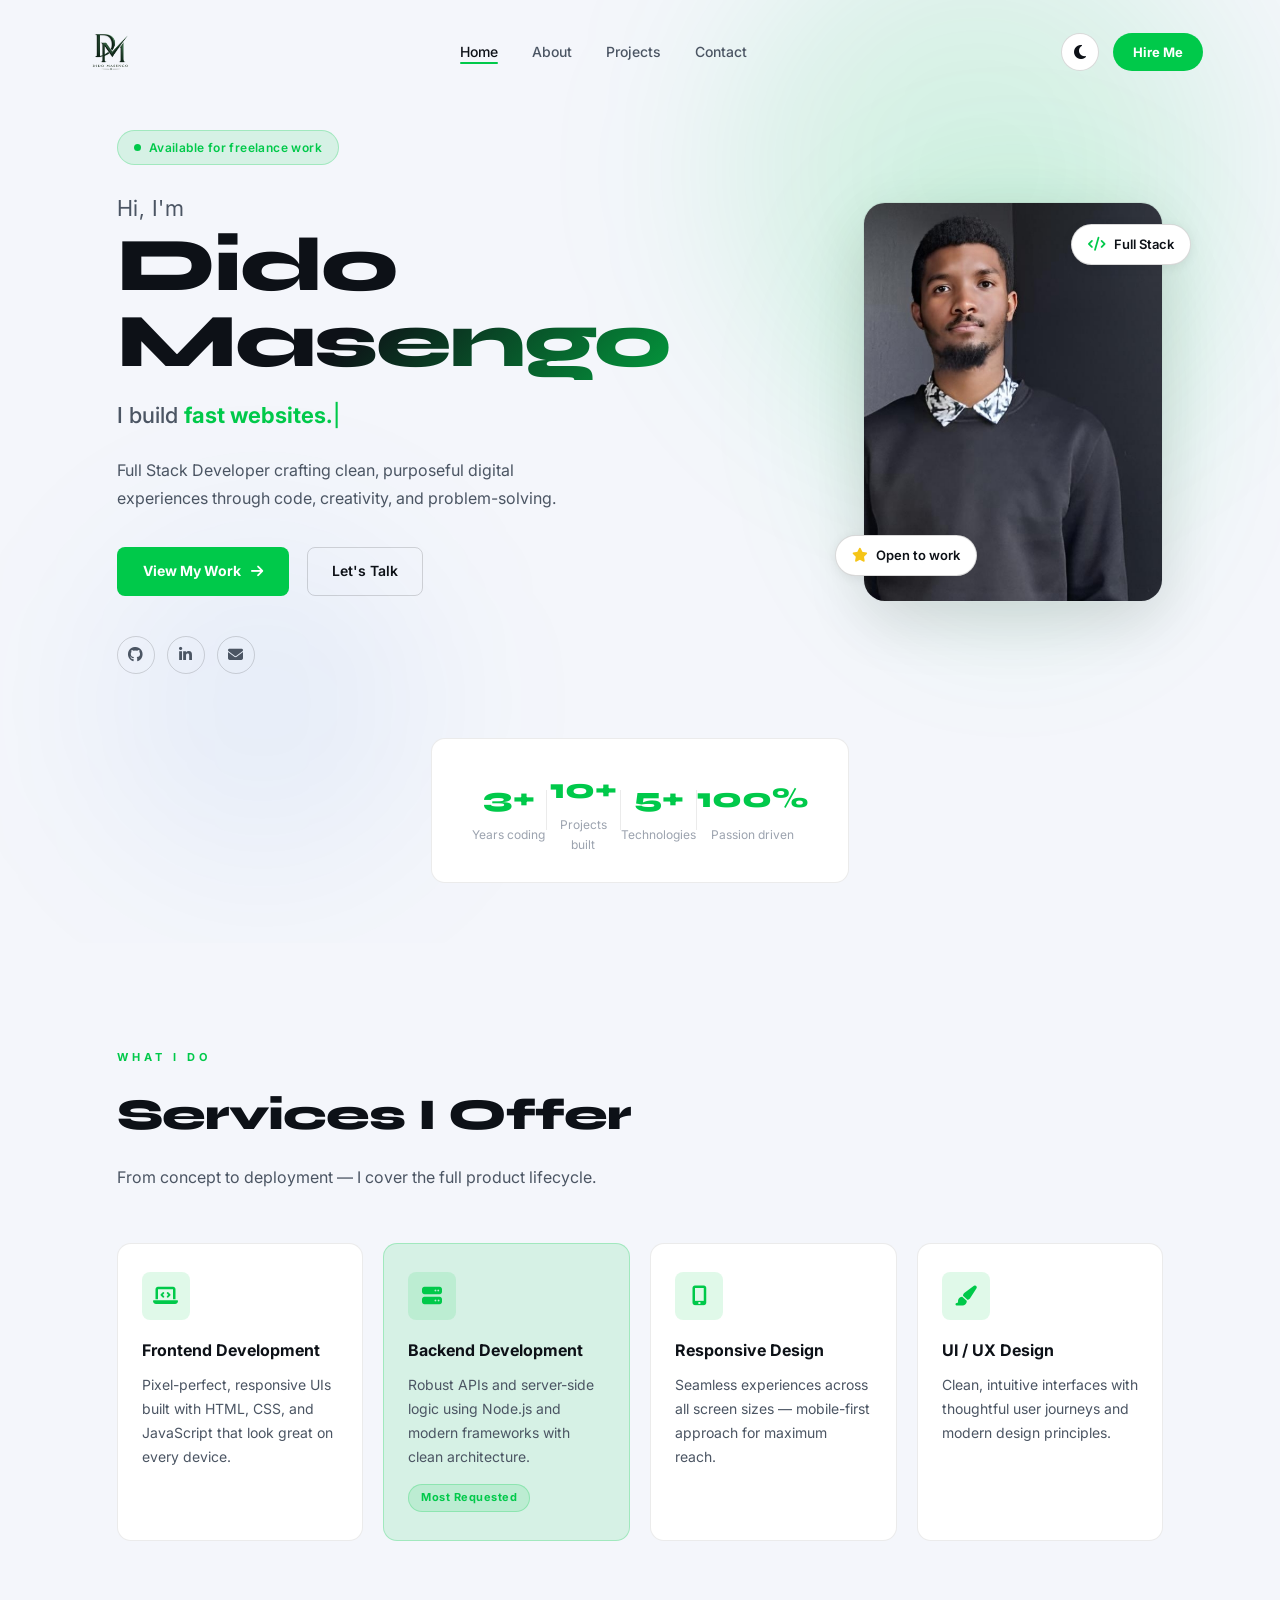
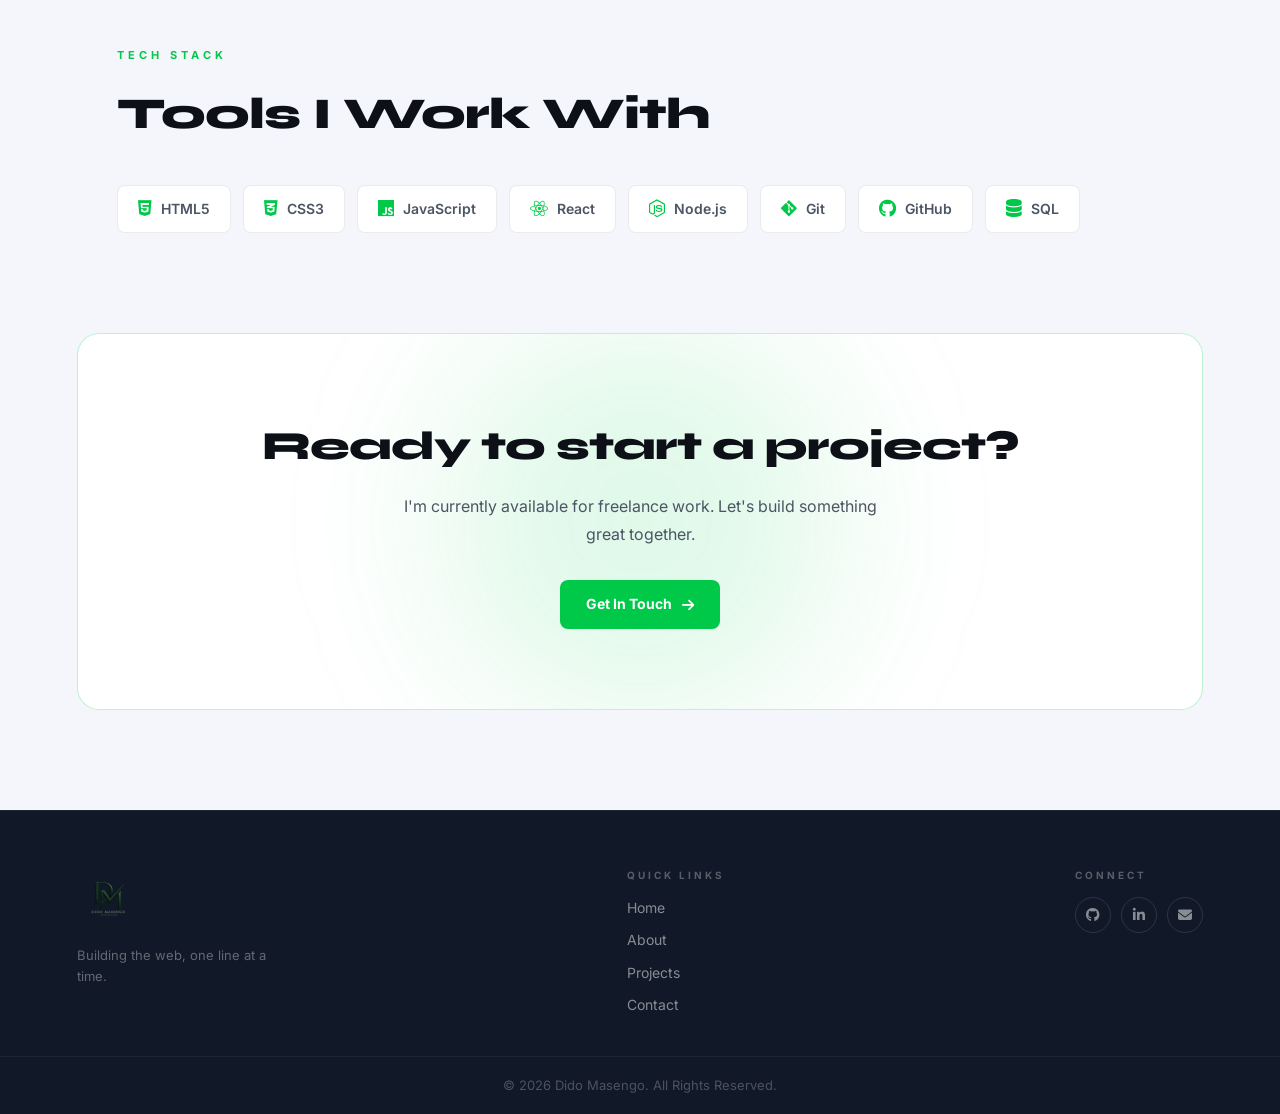
==== commit 3cf528e9: "updated all pages added theme.js added about.css, contact.css, project.css, home.css, project.css an" ====
--- a/index.html
+++ b/index.html
@@ -4,94 +4,95 @@
     <meta charset="UTF-8">
     <meta name="viewport" content="width=device-width, initial-scale=1.0">
     <title>Dido Masengo — Full Stack Developer</title>
-
-    <link rel="stylesheet" href="style.css">
-    <link rel="stylesheet" href="home.css">
     <link rel="icon" type="image/png" href="./assets/favicon logo.png">
-    <link rel="stylesheet" href="https://cdnjs.cloudflare.com/ajax/libs/font-awesome/6.6.0/css/all.min.css">
     <link rel="preconnect" href="https://fonts.googleapis.com">
     <link rel="preconnect" href="https://fonts.gstatic.com" crossorigin>
     <link href="https://fonts.googleapis.com/css2?family=Inter:wght@300;400;500;600;700;800;900&family=Syne:wght@700;800&display=swap" rel="stylesheet">
+    <link rel="stylesheet" href="https://cdnjs.cloudflare.com/ajax/libs/font-awesome/6.6.0/css/all.min.css">
+    <link rel="stylesheet" href="theme.css">
+    <link rel="stylesheet" href="style.css">
+    <link rel="stylesheet" href="home.css">
+    <script src="theme-toggle.js" defer></script>
 </head>
-
-<body class="home-page">
+<body>
 
 <!-- ===================== NAVBAR ===================== -->
-<header class="hn-navbar" id="hn-navbar">
-    <a href="index.html" class="hn-logo">
+<header class="navbar" id="navbar">
+    <a href="index.html" class="nav-logo">
         <img src="./assets/my logo.png" alt="Dido logo">
     </a>
 
-    <nav class="hn-nav">
-        <a href="index.html" class="hn-nav-link active">Home</a>
-        <a href="about.html" class="hn-nav-link">About</a>
-        <a href="projects.html" class="hn-nav-link">Projects</a>
-        <a href="contact.html" class="hn-nav-link">Contact</a>
-    </nav>
-
-    <a href="contact.html" class="hn-hire-btn">Hire Me</a>
-
-    <button class="hn-menu-btn" id="hn-menu-btn" aria-label="Toggle menu">
-        <span></span><span></span><span></span>
+    <ul class="nav-links">
+        <li><a href="index.html" class="active">Home</a></li>
+        <li><a href="about.html">About</a></li>
+        <li><a href="projects.html">Projects</a></li>
+        <li><a href="contact.html">Contact</a></li>
+    </ul>
+
+    <div class="nav-right">
+        <button class="theme-toggle" aria-label="Switch to light mode" title="Switch to light mode">
+            <i class="fas fa-sun icon-sun"></i>
+            <i class="fas fa-moon icon-moon" style="display:none"></i>
+        </button>
+        <a href="contact.html" class="hire-btn">Hire Me</a>
+        <button class="nav-hamburger" id="hamburger" aria-label="Open menu">
+            <span></span><span></span><span></span>
+        </button>
+    </div>
+</header>
+
+<!-- Mobile drawer -->
+<nav class="nav-drawer" id="nav-drawer">
+    <a href="index.html">Home</a>
+    <a href="about.html">About</a>
+    <a href="projects.html">Projects</a>
+    <a href="contact.html">Contact</a>
+    <a href="contact.html" class="hire-btn">Hire Me</a>
+    <button class="theme-toggle" aria-label="Toggle theme">
+        <i class="fas fa-sun icon-sun"></i>
+        <i class="fas fa-moon icon-moon" style="display:none"></i>
     </button>
-
-    <!-- Mobile drawer -->
-    <div class="hn-mobile-nav" id="hn-mobile-nav">
-        <a href="index.html">Home</a>
-        <a href="about.html">About</a>
-        <a href="projects.html">Projects</a>
-        <a href="contact.html">Contact</a>
-        <a href="contact.html" class="hn-hire-btn" style="margin-top:10px;">Hire Me</a>
-    </div>
-</header>
+</nav>
 
 
 <!-- ===================== HERO ===================== -->
-<section class="hn-hero">
-
-    <!-- Noise/grid overlay -->
-    <div class="hn-hero-overlay"></div>
-
-    <!-- Glowing orbs -->
-    <div class="hn-orb hn-orb-1"></div>
-    <div class="hn-orb hn-orb-2"></div>
-
-    <div class="hn-hero-inner">
-
-        <!-- Left: text -->
-        <div class="hn-hero-text">
-            <div class="hn-badge">
-                <span class="hn-badge-dot"></span>
+<section class="hero">
+    <div class="hero__orb hero__orb--1"></div>
+    <div class="hero__orb hero__orb--2"></div>
+
+    <div class="hero__inner container">
+
+        <!-- Text side -->
+        <div class="hero__text">
+            <div class="hero__badge">
+                <span class="hero__badge-dot"></span>
                 Available for freelance work
             </div>
 
-            <h1 class="hn-hero-name">
-                <span class="hn-line">Hi, I'm</span>
-                <span class="hn-line hn-name-accent">Dido Masengo</span>
+            <h1 class="hero__name">
+                <span class="hero__greeting">Hi, I'm</span>
+                <span class="hero__name-main">Dido Masengo</span>
             </h1>
 
-            <div class="hn-typewriter-wrap">
-                <span class="hn-tw-static">I build&nbsp;</span>
-                <span class="hn-tw-dynamic" id="hn-tw"></span>
-                <span class="hn-tw-cursor">|</span>
-            </div>
-
-            <p class="hn-hero-desc">
+            <div class="hero__typewriter">
+                <span>I build&nbsp;</span>
+                <span class="hero__tw-word" id="tw-word"></span>
+                <span class="hero__tw-cursor">|</span>
+            </div>
+
+            <p class="hero__desc">
                 Full Stack Developer crafting clean, purposeful digital
                 experiences through code, creativity, and problem-solving.
             </p>
 
-            <div class="hn-hero-actions">
-                <a href="projects.html" class="hn-btn-primary">
+            <div class="hero__actions">
+                <a href="projects.html" class="btn-primary">
                     View My Work <i class="fas fa-arrow-right"></i>
                 </a>
-                <a href="contact.html" class="hn-btn-ghost">
-                    Let's Talk
-                </a>
-            </div>
-
-            <!-- Social strip -->
-            <div class="hn-social-strip">
+                <a href="contact.html" class="btn-ghost">Let's Talk</a>
+            </div>
+
+            <div class="hero__social">
                 <a href="https://github.com/masengodido28-lgtm" target="_blank" aria-label="GitHub">
                     <i class="fab fa-github"></i>
                 </a>
@@ -101,226 +102,160 @@
                 <a href="mailto:masengodido28@gmail.com" aria-label="Email">
                     <i class="fas fa-envelope"></i>
                 </a>
-                <span class="hn-social-line"></span>
-            </div>
-        </div>
-
-        <!-- Right: photo card -->
-        <div class="hn-hero-card">
-            <div class="hn-card-glow"></div>
-            <img src="./assets/home.jpg" alt="Dido Masengo" class="hn-photo">
-
-            <!-- Floating badge -->
-            <div class="hn-float-badge hn-fb-top">
-                <i class="fas fa-code"></i>
-                <span>Full Stack</span>
-            </div>
-            <div class="hn-float-badge hn-fb-bottom">
-                <i class="fas fa-star" style="color:#f5c518;"></i>
-                <span>Open to work</span>
-            </div>
-        </div>
-    </div>
-
-    <!-- Stats bar -->
-    <div class="hn-stats-bar">
-        <div class="hn-stat">
-            <strong>3+</strong>
-            <span>Years coding</span>
-        </div>
-        <div class="hn-stat-divider"></div>
-        <div class="hn-stat">
-            <strong>10+</strong>
-            <span>Projects built</span>
-        </div>
-        <div class="hn-stat-divider"></div>
-        <div class="hn-stat">
-            <strong>5+</strong>
-            <span>Technologies</span>
-        </div>
-        <div class="hn-stat-divider"></div>
-        <div class="hn-stat">
-            <strong>100%</strong>
-            <span>Passion driven</span>
-        </div>
+            </div>
+        </div>
+
+        <!-- Photo card -->
+        <div class="hero__card">
+            <div class="hero__card-glow"></div>
+            <img src="./assets/home.jpg" alt="Dido Masengo" class="hero__photo">
+            <div class="hero__float hero__float--top">
+                <i class="fas fa-code"></i><span>Full Stack</span>
+            </div>
+            <div class="hero__float hero__float--bottom">
+                <i class="fas fa-star"></i><span>Open to work</span>
+            </div>
+        </div>
+
+    </div>
+
+    <!-- Stats -->
+    <div class="hero__stats container">
+        <div class="hero__stat reveal"><strong>3+</strong><span>Years coding</span></div>
+        <div class="hero__stat-div"></div>
+        <div class="hero__stat reveal"><strong>10+</strong><span>Projects built</span></div>
+        <div class="hero__stat-div"></div>
+        <div class="hero__stat reveal"><strong>5+</strong><span>Technologies</span></div>
+        <div class="hero__stat-div"></div>
+        <div class="hero__stat reveal"><strong>100%</strong><span>Passion driven</span></div>
     </div>
 </section>
 
 
 <!-- ===================== SERVICES ===================== -->
-<section class="hn-services">
-    <div class="hn-section-label">What I Do</div>
-    <h2 class="hn-section-title">Services I Offer</h2>
-    <p class="hn-section-sub">From concept to deployment — I cover the full product lifecycle.</p>
-
-    <div class="hn-services-grid">
-
-        <div class="hn-service-card">
-            <div class="hn-service-icon">
-                <i class="fas fa-laptop-code"></i>
-            </div>
-            <h3>Frontend Development</h3>
-            <p>Pixel-perfect, responsive UIs built with HTML, CSS, and JavaScript that look great on every device.</p>
-        </div>
-
-        <div class="hn-service-card hn-service-featured">
-            <div class="hn-service-icon">
-                <i class="fas fa-server"></i>
-            </div>
-            <h3>Backend Development</h3>
-            <p>Robust APIs and server-side logic using Node.js and modern frameworks with clean architecture.</p>
-            <span class="hn-service-tag">Most Requested</span>
-        </div>
-
-        <div class="hn-service-card">
-            <div class="hn-service-icon">
-                <i class="fas fa-mobile-alt"></i>
-            </div>
-            <h3>Responsive Design</h3>
-            <p>Seamless experiences across all screen sizes — mobile-first approach for maximum reach.</p>
-        </div>
-
-        <div class="hn-service-card">
-            <div class="hn-service-icon">
-                <i class="fas fa-paint-brush"></i>
-            </div>
-            <h3>UI/UX Design</h3>
-            <p>Clean, intuitive interfaces with thoughtful user journeys and modern design principles.</p>
-        </div>
-
+<section class="section-pad">
+    <div class="container">
+        <span class="section-label">What I Do</span>
+        <h2 class="section-title">Services I Offer</h2>
+        <p class="section-sub">From concept to deployment — I cover the full product lifecycle.</p>
+
+        <div class="services-grid">
+            <div class="card reveal">
+                <div class="service-icon"><i class="fas fa-laptop-code"></i></div>
+                <h3>Frontend Development</h3>
+                <p>Pixel-perfect, responsive UIs built with HTML, CSS, and JavaScript that look great on every device.</p>
+            </div>
+            <div class="card card--featured reveal">
+                <div class="service-icon"><i class="fas fa-server"></i></div>
+                <h3>Backend Development</h3>
+                <p>Robust APIs and server-side logic using Node.js and modern frameworks with clean architecture.</p>
+                <span class="service-tag">Most Requested</span>
+            </div>
+            <div class="card reveal">
+                <div class="service-icon"><i class="fas fa-mobile-alt"></i></div>
+                <h3>Responsive Design</h3>
+                <p>Seamless experiences across all screen sizes — mobile-first approach for maximum reach.</p>
+            </div>
+            <div class="card reveal">
+                <div class="service-icon"><i class="fas fa-paint-brush"></i></div>
+                <h3>UI / UX Design</h3>
+                <p>Clean, intuitive interfaces with thoughtful user journeys and modern design principles.</p>
+            </div>
+        </div>
     </div>
 </section>
 
 
 <!-- ===================== TECH STACK ===================== -->
-<section class="hn-stack">
-    <div class="hn-section-label">Tech Stack</div>
-    <h2 class="hn-section-title">Tools I Work With</h2>
-
-    <div class="hn-stack-grid">
-        <div class="hn-stack-item"><i class="fab fa-html5"></i><span>HTML5</span></div>
-        <div class="hn-stack-item"><i class="fab fa-css3-alt"></i><span>CSS3</span></div>
-        <div class="hn-stack-item"><i class="fab fa-js"></i><span>JavaScript</span></div>
-        <div class="hn-stack-item"><i class="fab fa-react"></i><span>React</span></div>
-        <div class="hn-stack-item"><i class="fab fa-node-js"></i><span>Node.js</span></div>
-        <div class="hn-stack-item"><i class="fab fa-git-alt"></i><span>Git</span></div>
-        <div class="hn-stack-item"><i class="fab fa-github"></i><span>GitHub</span></div>
-        <div class="hn-stack-item"><i class="fas fa-database"></i><span>SQL</span></div>
+<section class="section-pad" style="padding-top:0">
+    <div class="container">
+        <span class="section-label">Tech Stack</span>
+        <h2 class="section-title">Tools I Work With</h2>
+
+        <div class="stack-grid">
+            <div class="stack-pill reveal"><i class="fab fa-html5"></i> HTML5</div>
+            <div class="stack-pill reveal"><i class="fab fa-css3-alt"></i> CSS3</div>
+            <div class="stack-pill reveal"><i class="fab fa-js"></i> JavaScript</div>
+            <div class="stack-pill reveal"><i class="fab fa-react"></i> React</div>
+            <div class="stack-pill reveal"><i class="fab fa-node-js"></i> Node.js</div>
+            <div class="stack-pill reveal"><i class="fab fa-git-alt"></i> Git</div>
+            <div class="stack-pill reveal"><i class="fab fa-github"></i> GitHub</div>
+            <div class="stack-pill reveal"><i class="fas fa-database"></i> SQL</div>
+        </div>
     </div>
 </section>
 
 
-<!-- ===================== CTA BANNER ===================== -->
-<section class="hn-cta-banner">
-    <div class="hn-cta-orb"></div>
-    <div class="hn-cta-inner">
+<!-- ===================== CTA ===================== -->
+<div class="cta-banner reveal">
+    <div class="cta-banner__orb"></div>
+    <div class="cta-banner__inner">
         <h2>Ready to start a project?</h2>
         <p>I'm currently available for freelance work. Let's build something great together.</p>
-        <a href="contact.html" class="hn-btn-primary hn-cta-btn">
+        <a href="contact.html" class="btn-primary">
             Get In Touch <i class="fas fa-arrow-right"></i>
         </a>
     </div>
-</section>
+</div>
 
 
 <!-- ===================== FOOTER ===================== -->
-<footer class="hn-footer">
-    <div class="hn-footer-inner">
-
-        <div class="hn-footer-brand">
-            <img src="./assets/my logo.png" alt="Dido logo" class="hn-footer-logo">
+<footer class="footer">
+    <div class="footer__inner">
+        <div class="footer__brand">
+            <img src="./assets/my logo.png" alt="Dido logo">
             <p>Building the web, one line at a time.</p>
         </div>
-
-        <div class="hn-footer-links">
-            <span>Quick Links</span>
+        <div class="footer__col">
+            <span class="footer__col-label">Quick Links</span>
             <a href="index.html">Home</a>
             <a href="about.html">About</a>
             <a href="projects.html">Projects</a>
             <a href="contact.html">Contact</a>
         </div>
-
-        <div class="hn-footer-connect">
-            <span>Connect</span>
-            <div class="hn-footer-socials">
-                <a href="https://github.com/masengodido28-lgtm" target="_blank" aria-label="GitHub">
-                    <i class="fab fa-github"></i>
-                </a>
-                <a href="https://www.linkedin.com/in/dido-masengo-86b31629b" target="_blank" aria-label="LinkedIn">
-                    <i class="fab fa-linkedin-in"></i>
-                </a>
-                <a href="mailto:masengodido28@gmail.com" aria-label="Email">
-                    <i class="fas fa-envelope"></i>
-                </a>
-            </div>
-        </div>
-
-    </div>
-
-    <div class="hn-footer-bottom">
-        <p>&copy; 2026 Dido Masengo. All Rights Reserved.</p>
-    </div>
+        <div class="footer__col">
+            <span class="footer__col-label">Connect</span>
+            <div class="footer__socials">
+                <a href="https://github.com/masengodido28-lgtm" target="_blank" aria-label="GitHub"><i class="fab fa-github"></i></a>
+                <a href="https://www.linkedin.com/in/dido-masengo-86b31629b" target="_blank" aria-label="LinkedIn"><i class="fab fa-linkedin-in"></i></a>
+                <a href="mailto:masengodido28@gmail.com" aria-label="Email"><i class="fas fa-envelope"></i></a>
+            </div>
+        </div>
+    </div>
+    <div class="footer__bottom">&copy; 2026 Dido Masengo. All Rights Reserved.</div>
 </footer>
 
 
 <script>
-// ---- Navbar scroll effect ----
-const navbar = document.getElementById('hn-navbar');
-window.addEventListener('scroll', () => {
-    navbar.classList.toggle('hn-scrolled', window.scrollY > 40);
+// Navbar scroll
+const navbar = document.getElementById('navbar');
+window.addEventListener('scroll', () => navbar.classList.toggle('scrolled', scrollY > 40));
+
+// Hamburger
+const hamburger = document.getElementById('hamburger');
+const drawer = document.getElementById('nav-drawer');
+hamburger.addEventListener('click', () => {
+    hamburger.classList.toggle('open');
+    drawer.classList.toggle('open');
 });
 
-// ---- Mobile menu ----
-const menuBtn = document.getElementById('hn-menu-btn');
-const mobileNav = document.getElementById('hn-mobile-nav');
-menuBtn.addEventListener('click', () => {
-    menuBtn.classList.toggle('open');
-    mobileNav.classList.toggle('open');
-});
-
-// ---- Typewriter ----
-const phrases = [
-    'fast websites.',
-    'clean UIs.',
-    'robust APIs.',
-    'great products.',
-];
-let pi = 0, ci = 0, deleting = false;
-const twEl = document.getElementById('hn-tw');
-
-function type() {
-    const phrase = phrases[pi];
-    if (!deleting) {
-        twEl.textContent = phrase.slice(0, ++ci);
-        if (ci === phrase.length) {
-            deleting = true;
-            setTimeout(type, 1800);
-            return;
-        }
-    } else {
-        twEl.textContent = phrase.slice(0, --ci);
-        if (ci === 0) {
-            deleting = false;
-            pi = (pi + 1) % phrases.length;
-        }
-    }
-    setTimeout(type, deleting ? 60 : 100);
-}
-type();
-
-// ---- Scroll reveal ----
-const revealEls = document.querySelectorAll(
-    '.hn-service-card, .hn-stack-item, .hn-stat'
-);
-const observer = new IntersectionObserver((entries) => {
-    entries.forEach(e => {
-        if (e.isIntersecting) {
-            e.target.classList.add('hn-visible');
-            observer.unobserve(e.target);
-        }
-    });
-}, { threshold: 0.15 });
-revealEls.forEach(el => observer.observe(el));
+// Typewriter
+const words = ['fast websites.', 'clean UIs.', 'robust APIs.', 'great products.'];
+let wi = 0, ci = 0, del = false;
+const twEl = document.getElementById('tw-word');
+(function type() {
+    const w = words[wi];
+    twEl.textContent = del ? w.slice(0, --ci) : w.slice(0, ++ci);
+    if (!del && ci === w.length) { del = true; setTimeout(type, 1800); return; }
+    if (del && ci === 0)         { del = false; wi = (wi + 1) % words.length; }
+    setTimeout(type, del ? 55 : 95);
+})();
+
+// Scroll reveal
+const io = new IntersectionObserver(entries => {
+    entries.forEach(e => { if (e.isIntersecting) { e.target.classList.add('visible'); io.unobserve(e.target); } });
+}, { threshold: 0.12 });
+document.querySelectorAll('.reveal').forEach(el => io.observe(el));
 </script>
 
 </body>
--- a/theme.css
+++ b/theme.css
@@ -0,0 +1,81 @@
+/* =====================================================
+   THEME.CSS  — Design tokens for dark & light mode
+   All colours, shadows and transitions live here.
+   Every other stylesheet consumes var(--...)
+===================================================== */
+
+/* ---- DARK MODE (default) ---- */
+:root {
+    /* Brand */
+    --accent:          #00c94a;
+    --accent-hover:    #00e054;
+    --accent-dim:      rgba(0, 201, 74, 0.12);
+    --accent-border:   rgba(0, 201, 74, 0.25);
+
+    /* Backgrounds */
+    --bg:              #05080f;
+    --bg-card:         rgba(255, 255, 255, 0.04);
+    --bg-card-hover:   rgba(255, 255, 255, 0.07);
+    --bg-nav:          rgba(5, 8, 15, 0.85);
+    --bg-input:        rgba(255, 255, 255, 0.05);
+    --bg-footer:       #030509;
+
+    /* Borders */
+    --border:          rgba(255, 255, 255, 0.08);
+    --border-strong:   rgba(255, 255, 255, 0.15);
+
+    /* Text */
+    --text-primary:    #f0f2f8;
+    --text-secondary:  rgba(240, 242, 248, 0.55);
+    --text-muted:      rgba(240, 242, 248, 0.35);
+    --text-on-accent:  #05080f;
+
+    /* Shadows */
+    --shadow-sm:       0 4px 16px rgba(0, 0, 0, 0.35);
+    --shadow-md:       0 12px 40px rgba(0, 0, 0, 0.45);
+    --shadow-lg:       0 24px 70px rgba(0, 0, 0, 0.6);
+    --shadow-accent:   0 10px 30px rgba(0, 201, 74, 0.3);
+
+    /* Misc */
+    --radius-sm:       8px;
+    --radius-md:       14px;
+    --radius-lg:       22px;
+    --radius-pill:     999px;
+    --transition:      0.28s ease;
+}
+
+/* ---- LIGHT MODE ---- */
+[data-theme="light"] {
+    /* Backgrounds */
+    --bg:              #f4f6fb;
+    --bg-card:         #ffffff;
+    --bg-card-hover:   #f0f4ff;
+    --bg-nav:          rgba(244, 246, 251, 0.9);
+    --bg-input:        #ffffff;
+    --bg-footer:       #111827;
+
+    /* Borders */
+    --border:          rgba(0, 0, 0, 0.08);
+    --border-strong:   rgba(0, 0, 0, 0.15);
+
+    /* Text */
+    --text-primary:    #0d1117;
+    --text-secondary:  #4b5563;
+    --text-muted:      #9ca3af;
+    --text-on-accent:  #ffffff;
+
+    /* Shadows */
+    --shadow-sm:       0 2px 12px rgba(0, 0, 0, 0.07);
+    --shadow-md:       0 8px 28px rgba(0, 0, 0, 0.1);
+    --shadow-lg:       0 20px 60px rgba(0, 0, 0, 0.12);
+    --shadow-accent:   0 8px 24px rgba(0, 180, 50, 0.25);
+}
+
+/* ---- Smooth mode transitions ---- */
+*, *::before, *::after {
+    transition:
+        background-color var(--transition),
+        border-color var(--transition),
+        color var(--transition),
+        box-shadow var(--transition);
+}
--- a/style.css
+++ b/style.css
@@ -1,1673 +1,506 @@
-/* =========================================
-   GLOBAL
-========================================= */
-
-* {
+/* =====================================================
+   STYLE.CSS — Shared stylesheet for all pages
+   Depends on theme.css for all CSS variable tokens.
+===================================================== */
+
+/* ---- Reset & base ---- */
+*, *::before, *::after {
     box-sizing: border-box;
     margin: 0;
     padding: 0;
-     scroll-behavior: smooth;
-}
-
+}
+
+html { scroll-behavior: smooth; }
 
 body {
-    background-color: #edeeF0;
-    color: #080808;
-    font-family: Arial, sans-serif;
-}
-
-
-/* =========================================
+    font-family: 'Inter', Arial, sans-serif;
+    background: var(--bg);
+    color: var(--text-primary);
+    line-height: 1.6;
+    overflow-x: hidden;
+}
+
+img { display: block; max-width: 100%; }
+a   { color: inherit; text-decoration: none; }
+
+::-webkit-scrollbar { width: 6px; }
+::-webkit-scrollbar-track { background: var(--bg); }
+::-webkit-scrollbar-thumb {
+    background: var(--accent);
+    border-radius: 99px;
+}
+
+
+/* =====================================================
    NAVBAR
-========================================= */
-
+===================================================== */
 .navbar {
+    position: fixed;
+    top: 0; left: 0; right: 0;
+    z-index: 200;
+    display: flex;
+    align-items: center;
+    justify-content: space-between;
+    padding: 18px 6%;
+    transition: background var(--transition), padding var(--transition),
+                border-color var(--transition), backdrop-filter var(--transition);
+}
+
+.navbar.scrolled {
+    background: var(--bg-nav);
+    backdrop-filter: blur(18px);
+    -webkit-backdrop-filter: blur(18px);
+    padding: 12px 6%;
+    border-bottom: 1px solid var(--border);
+}
+
+/* Logo */
+.nav-logo img {
+    width: 68px;
+    height: auto;
+}
+
+/* Links */
+.nav-links {
+    display: flex;
+    align-items: center;
+    gap: 34px;
+    list-style: none;
+}
+
+.nav-links a {
+    font-size: 14px;
+    font-weight: 500;
+    color: var(--text-secondary);
     position: relative;
-    z-index: 10;
-
+    padding-bottom: 4px;
+    transition: color var(--transition);
+}
+
+.nav-links a::after {
+    content: '';
+    position: absolute;
+    bottom: 0; left: 0;
+    width: 0; height: 2px;
+    background: var(--accent);
+    border-radius: 2px;
+    transition: width var(--transition);
+}
+
+.nav-links a:hover,
+.nav-links a.active { color: var(--text-primary); }
+
+.nav-links a:hover::after,
+.nav-links a.active::after { width: 100%; }
+
+/* Right side: hire btn + theme toggle */
+.nav-right {
+    display: flex;
+    align-items: center;
+    gap: 14px;
+}
+
+.hire-btn {
+    padding: 9px 20px;
+    background: var(--accent);
+    color: var(--text-on-accent);
+    border-radius: var(--radius-pill);
+    font-size: 13px;
+    font-weight: 700;
+    transition: background var(--transition), transform var(--transition),
+                box-shadow var(--transition);
+}
+
+.hire-btn:hover {
+    background: var(--accent-hover);
+    transform: translateY(-2px);
+    box-shadow: var(--shadow-accent);
+}
+
+/* Theme toggle button */
+.theme-toggle {
+    display: flex;
+    align-items: center;
+    justify-content: center;
+    width: 38px;
+    height: 38px;
+    border-radius: 50%;
+    border: 1px solid var(--border-strong);
+    background: var(--bg-card);
+    cursor: pointer;
+    font-size: 16px;
+    color: var(--text-primary);
+    transition: border-color var(--transition), background var(--transition),
+                transform var(--transition);
+    flex-shrink: 0;
+}
+
+.theme-toggle:hover {
+    border-color: var(--accent);
+    color: var(--accent);
+    transform: rotate(20deg);
+}
+
+/* Hamburger */
+.nav-hamburger {
+    display: none;
+    flex-direction: column;
+    gap: 5px;
+    background: none;
+    border: none;
+    cursor: pointer;
+    padding: 4px;
+}
+
+.nav-hamburger span {
+    display: block;
+    width: 24px; height: 2px;
+    background: var(--text-primary);
+    border-radius: 2px;
+    transition: transform var(--transition), opacity var(--transition);
+}
+
+.nav-hamburger.open span:nth-child(1) { transform: translateY(7px) rotate(45deg); }
+.nav-hamburger.open span:nth-child(2) { opacity: 0; }
+.nav-hamburger.open span:nth-child(3) { transform: translateY(-7px) rotate(-45deg); }
+
+/* Mobile drawer */
+.nav-drawer {
+    display: none;
+    position: fixed;
+    inset: 0;
+    z-index: 199;
+    background: var(--bg);
+    flex-direction: column;
+    align-items: center;
+    justify-content: center;
+    gap: 32px;
+    opacity: 0;
+    pointer-events: none;
+    transition: opacity var(--transition);
+}
+
+.nav-drawer.open {
+    display: flex;
+    opacity: 1;
+    pointer-events: all;
+}
+
+.nav-drawer a {
+    font-size: 1.6rem;
+    font-weight: 700;
+    color: var(--text-primary);
+    transition: color var(--transition);
+}
+
+.nav-drawer a:hover { color: var(--accent); }
+
+.nav-drawer .hire-btn {
+    font-size: 1rem;
+    padding: 12px 28px;
+    margin-top: 8px;
+}
+
+/* =====================================================
+   PAGE HEADER (inner pages)
+===================================================== */
+.page-header {
+    padding: 140px 6% 60px;
+    max-width: 900px;
+}
+
+.page-header .section-label {
+    margin-bottom: 12px;
+}
+
+.page-header h1 {
+    font-family: 'Syne', sans-serif;
+    font-size: clamp(36px, 6vw, 64px);
+    font-weight: 800;
+    color: var(--text-primary);
+    letter-spacing: -2px;
+    line-height: 1.05;
+    margin-bottom: 18px;
+}
+
+.page-header p {
+    font-size: 17px;
+    color: var(--text-secondary);
+    max-width: 560px;
+    line-height: 1.75;
+}
+
+/* =====================================================
+   SHARED SECTION UTILITIES
+===================================================== */
+.section-label {
+    display: inline-block;
+    font-size: 11px;
+    font-weight: 700;
+    letter-spacing: 4px;
+    text-transform: uppercase;
+    color: var(--accent);
+    margin-bottom: 14px;
+}
+
+.section-title {
+    font-family: 'Syne', sans-serif;
+    font-size: clamp(26px, 4vw, 44px);
+    font-weight: 800;
+    color: var(--text-primary);
+    letter-spacing: -1px;
+    margin-bottom: 12px;
+}
+
+.section-sub {
+    font-size: 16px;
+    color: var(--text-secondary);
+    max-width: 500px;
+    line-height: 1.75;
+    margin-bottom: 52px;
+}
+
+.container {
+    max-width: 1200px;
+    margin: 0 auto;
+    padding: 0 6%;
+}
+
+.section-pad { padding: 100px 0; }
+
+/* Divider */
+.divider {
     width: 100%;
-
-    display: flex;
-    align-items: center;
+    height: 1px;
+    background: var(--border);
+    margin: 0 auto;
+}
+
+/* =====================================================
+   BUTTONS
+===================================================== */
+.btn-primary {
+    display: inline-flex;
+    align-items: center;
+    gap: 10px;
+    padding: 13px 26px;
+    background: var(--accent);
+    color: var(--text-on-accent);
+    border-radius: var(--radius-sm);
+    font-size: 14px;
+    font-weight: 700;
+    border: none;
+    cursor: pointer;
+    transition: background var(--transition), transform var(--transition),
+                box-shadow var(--transition);
+}
+
+.btn-primary i { transition: transform var(--transition); }
+
+.btn-primary:hover {
+    background: var(--accent-hover);
+    transform: translateY(-3px);
+    box-shadow: var(--shadow-accent);
+}
+
+.btn-primary:hover i { transform: translateX(4px); }
+
+.btn-ghost {
+    display: inline-flex;
+    align-items: center;
+    gap: 10px;
+    padding: 12px 24px;
+    border: 1.5px solid var(--border-strong);
+    color: var(--text-primary);
+    border-radius: var(--radius-sm);
+    font-size: 14px;
+    font-weight: 600;
+    background: transparent;
+    cursor: pointer;
+    transition: border-color var(--transition), background var(--transition),
+                transform var(--transition);
+}
+
+.btn-ghost:hover {
+    border-color: var(--accent);
+    background: var(--accent-dim);
+    transform: translateY(-3px);
+}
+
+/* =====================================================
+   CARDS
+===================================================== */
+.card {
+    background: var(--bg-card);
+    border: 1px solid var(--border);
+    border-radius: var(--radius-md);
+    padding: 28px 24px;
+    transition: background var(--transition), border-color var(--transition),
+                transform var(--transition), box-shadow var(--transition);
+}
+
+.card:hover {
+    background: var(--bg-card-hover);
+    border-color: var(--accent-border);
+    transform: translateY(-5px);
+    box-shadow: var(--shadow-md);
+}
+
+/* =====================================================
+   CTA BANNER
+===================================================== */
+.cta-banner {
+    position: relative;
+    margin: 0 6% 100px;
+    padding: 80px 60px;
+    background: var(--bg-card);
+    border: 1px solid var(--accent-border);
+    border-radius: var(--radius-lg);
+    text-align: center;
+    overflow: hidden;
+}
+
+.cta-banner__orb {
+    position: absolute;
+    width: 400px; height: 400px;
+    background: var(--accent-dim);
+    border-radius: 50%;
+    filter: blur(80px);
+    top: 50%; left: 50%;
+    transform: translate(-50%, -50%);
+    pointer-events: none;
+}
+
+.cta-banner__inner { position: relative; z-index: 1; }
+
+.cta-banner h2 {
+    font-family: 'Syne', sans-serif;
+    font-size: clamp(24px, 4vw, 40px);
+    font-weight: 800;
+    color: var(--text-primary);
+    letter-spacing: -1px;
+    margin-bottom: 14px;
+}
+
+.cta-banner p {
+    font-size: 16px;
+    color: var(--text-secondary);
+    max-width: 480px;
+    margin: 0 auto 32px;
+    line-height: 1.75;
+}
+
+/* =====================================================
+   FOOTER
+===================================================== */
+.footer {
+    background: var(--bg-footer);
+    border-top: 1px solid rgba(255, 255, 255, 0.06);
+}
+
+.footer__inner {
+    display: flex;
     justify-content: space-between;
-
-    padding: 18px 55px;
-
-    background: transparent;
-}
-
-.logo {
-    width: 80px;
-    height: auto;
-}
-
-nav {
-    display: flex;
-    gap: 35px;
-}
-
-nav a {
-    position: relative;
-
-    text-decoration: none;
-    color: #006b18;
-
-    font-family: Georgia, serif;
-    font-size: 15px;
-    font-weight: bold;
-
-    padding: 10px 0;
-
-    transition: 0.3s ease;
-}
-
-nav a::after {
-    content: "";
-
-    position: absolute;
-    left: 0;
-    bottom: 2px;
-
-    width: 0;
-    height: 2px;
-
-    background: #006b18;
-
-    transition: 0.3s ease;
-}
-
-nav a:hover {
-    color: #003d0d;
-}
-
-nav a:hover::after {
-    width: 100%;
-}
-
-
-/* =========================================
-   HERO
-========================================= */
-
-.hero {
-    position: relative;
-
-    min-height: calc(100vh - 95px);
-
-    width: 100%;
-
+    align-items: flex-start;
+    flex-wrap: wrap;
+    gap: 40px;
+    padding: 56px 6% 40px;
+    max-width: 1300px;
+    margin: 0 auto;
+}
+
+.footer__brand img {
+    width: 64px;
+    margin-bottom: 14px;
+    filter: brightness(0.85);
+}
+
+.footer__brand p {
+    font-size: 13px;
+    color: rgba(255, 255, 255, 0.35);
+    max-width: 200px;
+    line-height: 1.6;
+}
+
+.footer__col {
+    display: flex;
+    flex-direction: column;
+    gap: 10px;
+}
+
+.footer__col-label {
+    font-size: 10px;
+    font-weight: 700;
+    letter-spacing: 3px;
+    text-transform: uppercase;
+    color: rgba(255, 255, 255, 0.3);
+    margin-bottom: 4px;
+}
+
+.footer__col a {
+    font-size: 14px;
+    color: rgba(255, 255, 255, 0.5);
+    transition: color var(--transition);
+}
+
+.footer__col a:hover { color: var(--accent); }
+
+.footer__socials {
+    display: flex;
+    gap: 10px;
+}
+
+.footer__socials a {
     display: flex;
     align-items: center;
     justify-content: center;
-
-    gap: 80px;
-
-    padding: 70px 8%;
-
-    overflow: hidden;
-}
-
-
-/* =========================================
-   DIGITAL BACKGROUND
-========================================= */
-/* =========================================
-   DIGITAL DOTTED BACKGROUND
-========================================= */
-
-.hero-grid {
-    position: absolute;
-
-    left: -5%;
-    right: -5%;
-
-    bottom: -20px;
-
-    height: 300px;
-
-    z-index: 1;
-
-    opacity: 0.9;
-
-    background-image:
-        radial-gradient(
-            circle,
-            #006b18 1.5px,
-            transparent 1.7px
-        );
-
-    background-size: 18px 18px;
-
-    transform:
-        perspective(500px)
-        rotateX(60deg);
-
-    transform-origin: center bottom;
-
-    /* Fade the dots as they move upward */
-    mask-image: linear-gradient(
-        to top,
-        black 0%,
-        rgba(0, 0, 0, 0.8) 45%,
-        transparent 100%
-    );
-
-    -webkit-mask-image: linear-gradient(
-        to top,
-        black 0%,
-        rgba(0, 0, 0, 0.8) 45%,
-        transparent 100%
-    );
-
-    pointer-events: none;
-}
-
-
-/* Soft green glow underneath the dots */
-
-.hero-grid::after {
-    content: "";
-
-    position: absolute;
-
-    left: 50%;
-    bottom: 0;
-
-    transform: translateX(-50%);
-
-    width: 600px;
-    height: 180px;
-
-    background: rgba(0, 107, 24, 0.12);
-
-    filter: blur(70px);
-
+    width: 36px; height: 36px;
     border-radius: 50%;
-}
-
-
-/* Additional soft glow */
-
-.hero-grid::after {
-    content: "";
-
-    position: absolute;
-
-    left: 50%;
-    bottom: 50px;
-
-    transform: translateX(-50%);
-
-    width: 500px;
-    height: 200px;
-
-    background: rgba(0, 107, 24, 0.08);
-
-    filter: blur(80px);
-
-    border-radius: 50%;
-}
-
-
-/* =========================================
-   HERO IMAGE
-========================================= */
-.hero-image img{
-     width: 300px; 
-     border-radius:15%;
-}
-
-
-/* Green glow behind photo */
-
-.image-glow {
-    position: absolute;
-
-    width: 270px;
-    height: 350px;
-
-    left: 30px;
-    top: 70px;
-
-    background: rgba(0, 107, 24, 0.18);
-
-    filter: blur(55px);
-
-    border-radius: 50%;
-}
-
-
-/* Photo */
-.hero-image img{ width: 300px; border-radius:15%; }
-
-   .hero-image img {
-    object-position: center top;
-}
-
-
-/* =========================================
-   HERO TEXT
-========================================= */
-
-.hero-text {
-    position: relative;
-
-    z-index: 3;
-
-    max-width: 650px;
-}
-
-
-/* Small heading */
-
-.hero-small-text {
-    margin: 0 0 18px;
-
-    color: #006b18;
-
+    border: 1px solid rgba(255, 255, 255, 0.12);
+    color: rgba(255, 255, 255, 0.5);
+    font-size: 14px;
+    transition: border-color var(--transition), color var(--transition),
+                transform var(--transition);
+}
+
+.footer__socials a:hover {
+    border-color: var(--accent);
+    color: var(--accent);
+    transform: translateY(-3px);
+}
+
+.footer__bottom {
+    text-align: center;
+    padding: 18px 6%;
+    border-top: 1px solid rgba(255, 255, 255, 0.05);
     font-size: 13px;
-    font-weight: bold;
-
-    letter-spacing: 4px;
-}
-
-
-/* Main name */
-
-.hero-text h1 {
-    margin: 0;
-
-    font-family: Georgia, "Times New Roman", serif;
-
-    font-size: clamp(70px, 8vw, 125px);
-
-    font-weight: 900;
-
-    line-height: 0.82;
-
-    letter-spacing: -6px;
-
-    color: #050505;
-}
-
-.hero-text h1 span {
-    color: #050505;
-}
-
-
-/* Job title */
-
-.hero-text h2 {
-    margin: 35px 0 0;
-
-    color: #006b18;
-
-    font-family: Arial, sans-serif;
-
-    font-size: 27px;
-
-    font-weight: 800;
-
-    line-height: 1.15;
-
-    letter-spacing: 1px;
-
-    text-align: left;
-}
-
-
-/* Description */
-
-.hero-description {
-    max-width: 430px;
-
-    margin: 25px 0 0;
-
-    color: #4a4a4a;
-
-    font-family: Arial, sans-serif;
-
-    font-size: 16px;
-
-    line-height: 1.7;
-}
-
-
-/* =========================================
-   HERO BUTTONS
-========================================= */
-
-.hero-buttons {
-    display: flex;
-
-    align-items: center;
-
-    gap: 30px;
-
-    margin-top: 32px;
-}
-
-
-.hero-btn {
-    display: inline-block;
-
-    padding: 14px 25px;
-
-    background: #006b18;
-
-    color: white;
-
-    text-decoration: none;
-
-    border-radius: 30px;
-
-    font-size: 14px;
-    font-weight: bold;
-
-    transition: 0.3s ease;
-}
-
-.hero-btn:hover {
-    background: #003d0d;
-
-    transform: translateY(-3px);
-}
-
-
-.hero-link {
-    color: #111;
-
-    text-decoration: none;
-
-    font-size: 14px;
-
-    font-weight: bold;
-
-    border-bottom: 1px solid #111;
-
-    padding-bottom: 4px;
-
-    transition: 0.3s ease;
-}
-
-.hero-link span {
-    margin-left: 5px;
-
-    font-size: 18px;
-}
-
-.hero-link:hover {
-    color: #006b18;
-
-    border-color: #006b18;
-}
-
-/* =========================================
-   ABOUT HERO
-========================================= */
-
-.about-hero {
-    width: 90%;
-    max-width: 1250px;
-
-    margin: 5px auto;
-
-    display: grid;
-    grid-template-columns: 1fr 1fr;
-
-    gap: 70px;
-
-    align-items: center;
-}
-
-
-/* =========================
-   LEFT CONTENT
-========================= */
-
-.about-hero-content {
-    padding: 20px 0;
-}
-
-.about-label {
-    display: inline-flex;
-
-    align-items: center;
-
-    color: #006b18;
-
-    font-size: 0.8rem;
-
-    font-weight: 700;
-
-    letter-spacing: 3px;
-
-    margin-bottom: 20px;
-}
-
-.about-label::after {
-
-
-    width: 35px;
-    height: 1px;
-
-    background: #006b18;
-
-    margin-left: 12px;
-}
-
-
-.about-hero h1 {
-    font-size: clamp(3rem, 5vw, 5rem);
-
-    line-height: 0.95;
-
-    margin: 0 0 20px;
-
-    color: #111;
-}
-
-.about-hero h1 span {
-    color: #006b18;
-}
-
-
-.about-hero h3 {
-    color: #006b18;
-
-    font-size: 0.85rem;
-
-    letter-spacing: 2px;
-
-    margin-bottom: 30px;
-}
-
-
-.about-hero-content p {
-    font-size: 1rem;
-
-    line-height: 1.8;
-
-    color: #444;
-
-    max-width: 650px;
-
-    margin-bottom: 18px;
-}
-
-
-/* =========================
-   PERSONALITY HIGHLIGHTS
-========================= */
-
-.personality-highlights {
-
-    display: grid;
-
-    grid-template-columns: repeat(4, 1fr);
-
-    gap: 15px;
-
-    margin: 35px 0;
-
-}
-
-
-.personality-item {
-
-    display: flex;
-
-    flex-direction: column;
-
-    gap: 8px;
-
-    padding: 15px 10px;
-
-    border-left: 1px solid rgba(0, 107, 24, 0.25);
-
-}
-
-
-.personality-item i {
-
-    color: #006b18;
-
-    font-size: 1.3rem;
-
-}
-
-
-.personality-item strong {
-
-    display: block;
-
-    color: #006b18;
-
-    font-size: 0.7rem;
-
-    letter-spacing: 1px;
-}
-
-
-.personality-item small {
-
-    display: block;
-
-    color: #666;
-
-    font-size: 0.7rem;
-
-    line-height: 1.4;
-}
-
-/* =========================
-   ABOUT IMAGE
-========================= */
-.about-image {
-    flex: 1;
-    display: flex;
-    align-items: stretch;
-
-}
-
-.about-hero-image img {
-
-    width: 100%;
-
-    border-radius: 30px;
-
-    height: 650px;
-
-    object-fit: cover;
-
-    display: block;
-
-    filter: brightness(0.75);
-}
-
-
-/* Green overlay */
-
-.about-hero-image::after {
-
-    content: "";
-
-    position: absolute;
-
-    inset: 0;
-
-    background:
-        linear-gradient(
-            135deg,
-            rgba(0, 107, 24, 0.25),
-            transparent 55%
-        );
-
-}
-
-
-/* =========================================
-   SKILLS
-========================================= */
-.skill {
-    width: 135px;
-
-    padding: 20px;
-
-    border-radius: 12px;
-
-    background: #fffefe;
-
-    transition: .3s;
-}
-.skills h2{
-    color:#006b18;
-
-    text-align:center;
-
-    margin-bottom:50px;
-
-    font-size:2.2rem;
-}
-.skills-container{
-    display:flex;
-
-    justify-content:center;
-
-    flex-wrap:wrap;
-
-    gap:20px;
-
-    margin-bottom:70px;
-}
-
-.skill:hover {
-    transform: translateY(-8px);
-}
-
-.skill i {
-    font-size:2.6rem;
-
-    color: green;
-}
-
-.skill p {
-    margin-top: 15px;
-
-    font-weight: 600;
-}
-.skills-heading{
-    color:#006b18;
-
-    text-align:center;
-
-    font-size:1.4rem;
-
-    font-family:Georgia, serif;
-
-    margin:0 0 25px;
-}
-
-.learning{
-    border:2px #006b18;
-
-    background:#f8fff8;
-}
-.section-divider{
-
-    width:180px;
-
-    height:1px;
-
-    background:#006b18;
-
-    opacity:.25;
-
-     margin: 40px auto;
-}
-
-/* ==========================
-   Identity Section
-========================== */
-
-.identity-section{
-    padding:35px 10% 70px;
-    text-align:center;
-}
-
-.identity-section h2{
-    color:#006b18;
-    font-size:2.2rem;
-    margin-bottom:20px;
-}
-.identity-intro{
-    max-width:700px;
-    margin:0 auto 30px;
-
-    line-height:1.8;
-    color:#555;
-}
-
-.identity-card{
-
-    max-width:500px;
-
-    margin:auto;
-
-    background:white;
-
-    padding:30px;
-
-    border-radius:20px;
-
-    box-shadow:0 15px 35px rgba(0,0,0,.08);
-
-}
-
-.identity-card img{
-
-    width:100%;
-
-     height:420px;
-
-    object-fit:cover;
-
-    border-radius:15px;
-
-    margin-bottom:25px;
-
-}
-
-.identity-tabs{
-
-    display:flex;
-
-    justify-content:center;
-
-    gap:15px;
-
-    margin-bottom:25px;
-
-}
-
-.identity-btn{
-
-    width:55px;
-
-    height:55px;
-
-    border:none;
-
-    border-radius:50%;
-
-    background:#f1f1f1;
-
-    font-size:1.5rem;
-
-    cursor:pointer;
-
-    transition:.3s;
-
-}
-
-.identity-btn:hover{
-
-    transform:translateY(-4px);
-
-}
-
-.identity-btn.active{
-
-    background:#006b18;
-
-}
-
-#identity-title{
-
-    color:#006b18;
-
-    margin-bottom:15px;
-
-}
-
-#identity-text{
-
-    line-height:1.8;
-
-    color:#555;
-
-}
-
-/* =========================================
-   ABOUT CTA
-========================================= */
-
-.about-cta {
-    width: 80%;
-    max-width: 900px;
-    margin: 80px auto;
-    padding: 60px 30px;
-
-    text-align: center;
-
-    background: #f8fff8;
-    border: 1px solid rgba(0, 107, 24, 0.15);
-    border-radius: 20px;
-
-    box-shadow: 0 10px 30px rgba(0, 0, 0, 0.05);
-}
-
-.about-cta h2 {
-    color: #006b18;
-    font-size: 2rem;
-    margin-bottom: 15px;
-}
-
-.about-cta p {
-    max-width: 600px;
-    margin: 0 auto 30px;
-
-    color: #555;
-    line-height: 1.7;
-    font-size: 1.05rem;
-}
-
-.cta-button {
-    display: inline-flex;
-    align-items: center;
-    gap: 10px;
-
-    padding: 13px 25px;
-
-    background: #006b18;
-    color: white;
-
-    text-decoration: none;
-
-    border-radius: 8px;
-
-    font-weight: 600;
-
-    transition: 0.3s;
-}
-
-.cta-button:hover {
-    background: #004d12;
-    transform: translateY(-3px);
-}
-
-.cta-button i {
-    transition: 0.3s;
-}
-
-.cta-button:hover i {
-    transform: translateX(5px);
-}
-
-/* =========================================
-   PROJECTS
-========================================= */
-
-.projects-container {
-    display: flex;
-
-    overflow-x: auto;
-
-    gap: 30px;
-
-    padding: 80px;
-
-    scroll-behavior: smooth;
-
-    align-items: stretch;
-}
-
-::-webkit-scrollbar {
-    display: none;
-}
-
-.project-card {
-    flex: 0 0 340px;
-
-    display: flex;
-
-    flex-direction: column;
-
-    background: white;
-
-    border-radius: 15px;
-
-    padding: 20px;
-
-    box-shadow: 0 5px 15px rgba(0, 0, 0, .15);
-}
-
-
-/* Project images */
-
-.project-image1,
-.project-image2,
-.project-image3,
-.project-image4,
-.project-image5,
-.project-image6,
-.project-image7
- {
-
-    width: 100%;
-
-    height: 200px;
-
-    flex-shrink: 0;
-
-    background-size: cover;
-
-    background-position: center;
-
-    border-radius: 15px;
-}
-
-.project-image1 {
-    background-image: url("./assets/netflix\ ss.png");
-}
-
-.project-image2 {
-    background-image: url("./assets/Screenshot\ \(9\).png");
-}
-
-.project-image3 {
-    background-image: url("./assets/to-do\ ss.png");
-}
-
-.project-image4 {
-    background-image: url("./assets/Screenshot\ \(62\).png");
-}
-
-.project-image5 {
-    background-image: url("./assets/youtube\ img.png");
-}
-
-.project-image6 {
-    background-image: url("./assets/bootstrap\ port.png");
-}
-
-.project-image7 {
-    background-image: url(./assets/ihub\ prototype.png);
-}
-
-.project-info {
-    flex: 1;
-
-    display: flex;
-
-    flex-direction: column;
-
-    margin-top: 15px;
-}
-
-.project-description {
-    flex: 1;
-
-    margin-top: 10px;
-
-    line-height: 1.6;
-}
-
-.project-links {
-    display: flex;
-
-    gap: 10px;
-
-    flex-wrap: wrap;
-
-    margin-top: 15px;
-}
-
-.project-buttons {
-    display: flex;
-
-    gap: 10px;
-
-    margin-top: 20px;
-}
-
-.project-btn,
-.github-btn {
-    display: inline-block;
-
-    padding: 10px 18px;
-
-    background: black;
-
-    color: white;
-
-    text-decoration: none;
-
-    border-radius: 8px;
-
-    transition: 0.3s;
-}
-
-.project-btn:hover,
-.github-btn:hover {
-    background: green;
-}
-
-
-/* =========================================
-   CASE STUDY
-========================================= */
-
-.case-study-btn {
-    width: 100%;
-
-    margin-top: 20px;
-
-    padding: 10px;
-
-    background: green;
-
-    color: white;
-
-    border: none;
-
-    border-radius: 8px;
-
-    cursor: pointer;
-
-    font-weight: bold;
-
-    font-size: 1rem;
-
-    transition: 0.3s;
-}
-
-.case-study-btn:hover {
-    background: #005a14;
-}
-
-.case-study-modal {
-    display: none;
-
-    position: fixed;
-
-    inset: 0;
-
-    z-index: 100;
-
-    background: rgba(0, 0, 0, 0.6);
-
-    justify-content: center;
-
-    align-items: center;
-
-    padding: 20px;
-}
-
-.case-study-modal.open {
-    display: flex;
-}
-
-.modal-content {
-    position: relative;
-
-    width: 100%;
-
-    max-width: 600px;
-
-    max-height: 80vh;
-
-    overflow-y: auto;
-
-    background: white;
-
-    border-radius: 15px;
-
-    padding: 30px;
-
-    box-shadow: 0 10px 30px rgba(0, 0, 0, 0.3);
-}
-
-.modal-close {
-    position: absolute;
-
-    top: 15px;
-
-    right: 15px;
-
-    background: none;
-
-    border: none;
-
-    font-size: 28px;
-
-    line-height: 1;
-
-    cursor: pointer;
-
-    color: #333;
-}
-
-.modal-close:hover {
-    color: green;
-}
-
-.modal-body p {
-    margin-top: 15px;
-
-    line-height: 1.7;
-
-    text-align: left;
-}
-
-.projects-cta {
-    text-align: center;
-    margin: 80px auto 40px;
-    padding: 45px 20px;
-
-    max-width: 750px;
-
-    background: #f8fff8;
-
-    border: 1px solid rgba(0, 107, 24, 0.15);
-
-    border-radius: 20px;
-}
-
-.projects-cta h3 {
-    color: #006b18;
-    font-size: 1.8rem;
-    margin-bottom: 15px;
-}
-
-.projects-cta p {
-    color: #555;
-    line-height: 1.7;
-    margin-bottom: 25px;
-}
-
-.projects-cta .cta-button {
-    display: inline-flex;
-    align-items: center;
-    gap: 10px;
-
-    padding: 13px 25px;
-
-    background: #006b18;
-    color: white;
-
-    text-decoration: none;
-
-    border-radius: 8px;
-
-    font-weight: 600;
-
-    transition: 0.3s;
-}
-
-.projects-cta .cta-button:hover {
-    background: #004d12;
-    transform: translateY(-3px);
-}
-
-/* =========================================
-   CONTACT
-========================================= */
-
-#contact {
-    padding: 100px 8%;
-}
-
-.contact-form {
-    max-width: 700px;
-    margin: auto;
-
-    background: #ffffff;
-
-    padding: 45px;
-
-    border-radius: 20px;
-
-    box-shadow: 0 15px 35px rgba(0, 0, 0, 0.08);
-}
-
-.contact-form h2 {
-    text-align: center;
-
-    color: #006b18;
-
-    font-size: 2.3rem;
-
-    margin-bottom: 10px;
-
-    font-family: Georgia, serif;
-}
-
-.contact-subtitle {
-    text-align: center;
-
-    color: #666;
-
-    line-height: 1.7;
-
-    margin-bottom: 40px;
-
-    font-size: 1rem;
-}
-
-.contact-form label {
-    display: block;
-
-    margin-bottom: 8px;
-
-    font-weight: 600;
-
-    color: #222;
-}
-
-.contact-form input,
-.contact-form textarea {
-    width: 100%;
-
-    padding: 16px;
-
-    margin-bottom: 22px;
-
-    border: 2px solid #e5e5e5;
-
-    border-radius: 12px;
-
-    font-size: 1rem;
-
-    font-family: inherit;
-
-    background: #fafafa;
-
-    transition: 0.3s ease;
-}
-
-.contact-form textarea {
-    min-height: 180px;
-
-    resize: vertical;
-}
-
-.contact-form input:focus,
-.contact-form textarea:focus {
-    outline: none;
-
-    border-color: #006b18;
-
-    background: white;
-
-    box-shadow: 0 0 0 5px rgba(0, 107, 24, 0.12);
-}
-
-.contact-form button {
-    width: 100%;
-
-    padding: 16px;
-
-    background: #006b18;
-
-    color: white;
-
-    border: none;
-
-    border-radius: 12px;
-
-    font-size: 1rem;
-
-    font-weight: bold;
-
-    cursor: pointer;
-
-    transition: 0.3s ease;
-}
-
-.contact-form button:hover {
-    background: #004d12;
-
-    transform: translateY(-3px);
-}
-
-
-/* =========================================
-   FOOTER
-========================================= */
-
-.footer {
-    background: #022b14;
-
-    color: #fff;
-
-    padding: 10px 8%;
-}
-
-.footer-container {
-    display: flex;
-
-    justify-content: space-between;
-
-    align-items: flex-start;
-
-    flex-wrap: wrap;
-}
-
-.footer-section {
-    display: flex;
-
-    flex-direction: column;
-
-    gap: 10px;
-}
-
-.footer-section h4,
-.footer-section h3 {
-    margin-bottom: 10px;
-
-    color: #fff;
-}
-
-.footer-section a {
-    text-decoration: none;
-
-    color: #cfcfcf;
-}
-
-.footer-section a:hover {
-    color: #4CAF50;
-}
-
-.center {
-    text-align: center;
-}
-
-.center p {
-    margin-top: 100px;
-
-    color: #cfcfcf;
-}
-
-.social-icons {
-    display: flex;
-
-    flex-direction: column;
-
-    gap: 15px;
-}
-
-.social-icons a {
-    color: white;
-
-    font-size: 26px;
-}
-
-
-/* =========================================
-   RESPONSIVE
-========================================= */
-
-@media (max-width: 1000px) {
-
-    .navbar {
-        padding: 18px 30px;
-    }
-
-    .hero {
-        gap: 50px;
-
-        padding: 60px 5%;
-    }
-
-    .hero-image {
-        width: 280px;
-        height: 430px;
-    }
-
-    .hero-text h1 {
-        font-size: 75px;
-
-        letter-spacing: -4px;
-    }
-
-    .hero-text h2 {
-        font-size: 23px;
-    }
-}
-
-
-@media (max-width: 750px) {
-
-    .navbar {
-        padding: 15px 25px;
-    }
-
-    .logo {
-        width: 50px;
-    }
-
-    nav {
-        gap: 15px;
-    }
-
-    nav a {
-        font-size: 13px;
-    }
-
-
-    .hero {
-        min-height: auto;
-
-        flex-direction: column;
-
-        text-align: center;
-
-        gap: 45px;
-
-        padding: 60px 25px 100px;
-    }
-
-
-    .hero-image {
-        width: 270px;
-        height: 390px;
-
-        order: 1;
-    }
-
-
-    .hero-text {
-        order: 2;
-
-        display: flex;
-
-        flex-direction: column;
-
-        align-items: center;
-    }
-
-
-    .hero-small-text {
-        font-size: 11px;
-
-        letter-spacing: 3px;
-    }
-
-
-    .hero-text h1 {
-        font-size: clamp(60px, 17vw, 90px);
-
-        letter-spacing: -4px;
-    }
-
-
-    .hero-text h2 {
-        font-size: 21px;
-
-        text-align: center;
-    }
-
-
-    .hero-description {
-        font-size: 15px;
-
-        max-width: 350px;
-    }
-
-
-    .hero-buttons {
-        justify-content: center;
-    }
-
-
-    .hero-grid {
-        bottom: -100px;
-
-        height: 300px;
-    }
-
-
-    .about {
-        flex-direction: column;
-
-        align-items: center;
-    }
-
-
-    .footer-container {
-        gap: 35px;
-    }
-}
-
-
-@media (max-width: 500px) {
-
-    .navbar {
-        flex-direction: column;
-
-        gap: 15px;
-    }
-
-    nav {
-        gap: 18px;
-    }
-
-
-    .hero {
-        padding-top: 40px;
-    }
-
-
-    .hero-image {
-        width: 240px;
-
-        height: 350px;
-    }
-
-
-    .hero-text h1 {
-        font-size: 58px;
-    }
-
-
-    .hero-text h2 {
-        font-size: 18px;
-    }
-
-
-    .hero-buttons {
-        flex-direction: column;
-
-        gap: 20px;
-    }
-
-
-    .footer-container {
-        flex-direction: column;
-
-        align-items: center;
-
-        text-align: center;
-    }
-
-
-    .footer-section {
-        align-items: center;
-    }
-
-
-    .social-icons {
-        flex-direction: row;
-    }
-}
-
-/* =========================================
-   ABOUT CTA
-========================================= */
-.about-cta {
-    width: 90%;
-    max-width: 1000px;
-
-    margin: 80px auto;
-
-    padding: 50px;
-
-    text-align: center;
-
-    background: #fefffe;
-
-    color: rgba(10, 236, 29, 0.87);
-
-    border-radius: 20px;
-}
-
-.about-cta h2 {
-    margin-bottom: 15px;
-}
-
-.about-cta p {
-    margin-bottom: 25px;
-}
-
-/* =========================================
-   ABOUT PAGE - CONTACT LINK
-========================================= */
-
-.about-contact-link {
-    display: inline-flex;
-    align-items: center;
-    gap: 10px;
-
-    margin-top: 30px;
-    padding: 11px 20px;
-
-    background: #006b18;
-    color: white !important;
-
-    text-decoration: none !important;
-
-    border-radius: 25px;
-
-    font-size: 0.95rem;
-    font-weight: 600;
-
-    transition: 0.3s ease;
-}
-
-.about-contact-link:hover {
-    background: #004d11;
-    transform: translateY(-3px);
-}
-
-.about-contact-link i {
-    font-size: 1rem;
-}
-
-/* =========================================
-   BOTTOM CTA
-========================================= */
-
-.cta-button {
-    display: inline-flex;
-    align-items: center;
-    gap: 10px;
-
-    color: white;
-    text-decoration: none;
-
-    font-weight: 600;
-    font-size: 1rem;
-
-    transition: 0.3s ease;
-}
-
-.cta-button i {
-    font-size: 1.1rem;
-}
-
-.cta-button:hover {
-    transform: translateX(5px);
-    color: white;
-}
-
-.bottom-contact-button {
-    display: inline-flex;
-    align-items: center;
-    gap: 8px;
-
-    color: green;
-    text-decoration: none;
-
-    font-weight: 600;
-
-    background: transparent;
-}
-
-.bottom-contact-button i {
-    transition: transform 0.3s ease;
-}
-
-.bottom-contact-button:hover i {
-    transform: translateX(5px);
-}+    color: rgba(255, 255, 255, 0.25);
+}
+
+/* =====================================================
+   SCROLL REVEAL  — add .reveal to any element
+===================================================== */
+.reveal {
+    opacity: 0;
+    transform: translateY(28px);
+    transition: opacity 0.55s ease, transform 0.55s ease;
+}
+
+.reveal.visible {
+    opacity: 1;
+    transform: translateY(0);
+}
+
+/* =====================================================
+   RESPONSIVE — navbar
+===================================================== */
+@media (max-width: 720px) {
+    .nav-links  { display: none; }
+    .hire-btn   { display: none; }
+    .nav-hamburger { display: flex; }
+
+    .cta-banner { margin: 0 4% 70px; padding: 50px 24px; }
+
+    .footer__inner { flex-direction: column; }
+    .footer__col { align-items: flex-start; }
+}
--- a/home.css
+++ b/home.css
@@ -1,966 +1,389 @@
 /* =====================================================
-   HOME PAGE STYLES  (home.css)
-   Scoped with .home-page or hn- prefixes to avoid
-   clashing with the global style.css rules.
+   HOME.CSS — index.html only
+   All colours reference theme.css variables.
 ===================================================== */
 
-/* ---- Base overrides for home page only ---- */
-.home-page {
-    font-family: 'Inter', Arial, sans-serif;
-    background: #05080f;
-    color: #e8eaf0;
-    overflow-x: hidden;
-}
-
-/* =====================================================
-   NAVBAR
-===================================================== */
-.hn-navbar {
-    position: fixed;
-    top: 0;
-    left: 0;
-    right: 0;
-    z-index: 100;
-
-    display: flex;
-    align-items: center;
-    justify-content: space-between;
-
-    padding: 20px 6%;
-    transition: all 0.35s ease;
-}
-
-.hn-navbar.hn-scrolled {
-    background: rgba(5, 8, 15, 0.88);
-    backdrop-filter: blur(18px);
-    -webkit-backdrop-filter: blur(18px);
-    padding: 14px 6%;
-    border-bottom: 1px solid rgba(255, 255, 255, 0.06);
-}
-
-.hn-logo img {
-    width: 72px;
-    height: auto;
-    filter: brightness(1.1);
-}
-
-.hn-nav {
-    display: flex;
-    gap: 36px;
-}
-
-.hn-nav-link {
-    text-decoration: none;
-    color: rgba(255, 255, 255, 0.65);
-    font-size: 14px;
-    font-weight: 500;
-    letter-spacing: 0.3px;
-    transition: color 0.25s;
-    position: relative;
-    padding-bottom: 4px;
-}
-
-.hn-nav-link::after {
-    content: '';
-    position: absolute;
-    bottom: 0;
-    left: 0;
-    width: 0;
-    height: 2px;
-    background: #00c94a;
-    border-radius: 2px;
-    transition: width 0.3s ease;
-}
-
-.hn-nav-link:hover,
-.hn-nav-link.active {
-    color: #fff;
-}
-
-.hn-nav-link.active::after,
-.hn-nav-link:hover::after {
-    width: 100%;
-}
-
-.hn-hire-btn {
-    padding: 10px 22px;
-    background: #00c94a;
-    color: #05080f;
-    text-decoration: none;
-    border-radius: 30px;
-    font-size: 13px;
-    font-weight: 700;
-    letter-spacing: 0.3px;
-    transition: all 0.25s ease;
-}
-
-.hn-hire-btn:hover {
-    background: #00e054;
-    transform: translateY(-2px);
-    box-shadow: 0 8px 25px rgba(0, 201, 74, 0.35);
-}
-
-/* Hamburger */
-.hn-menu-btn {
-    display: none;
-    flex-direction: column;
-    gap: 5px;
-    background: none;
-    border: none;
-    cursor: pointer;
-    padding: 4px;
-}
-
-.hn-menu-btn span {
-    display: block;
-    width: 24px;
-    height: 2px;
-    background: #fff;
-    border-radius: 2px;
-    transition: all 0.3s ease;
-}
-
-.hn-menu-btn.open span:nth-child(1) {
-    transform: translateY(7px) rotate(45deg);
-}
-.hn-menu-btn.open span:nth-child(2) {
-    opacity: 0;
-}
-.hn-menu-btn.open span:nth-child(3) {
-    transform: translateY(-7px) rotate(-45deg);
-}
-
-/* Mobile nav drawer */
-.hn-mobile-nav {
-    display: none;
-    position: fixed;
-    top: 0;
-    left: 0;
-    right: 0;
-    bottom: 0;
-    background: #05080f;
-    z-index: 99;
-    flex-direction: column;
-    align-items: center;
-    justify-content: center;
-    gap: 28px;
-    opacity: 0;
-    pointer-events: none;
-    transition: opacity 0.3s ease;
-}
-
-.hn-mobile-nav.open {
-    display: flex;
-    opacity: 1;
-    pointer-events: all;
-}
-
-.hn-mobile-nav a {
-    text-decoration: none;
-    color: #fff;
-    font-size: 1.5rem;
-    font-weight: 600;
-    transition: color 0.2s;
-}
-
-.hn-mobile-nav a:hover {
-    color: #00c94a;
-}
-
-
-/* =====================================================
-   HERO
-===================================================== */
-.hn-hero {
+/* ---- Hero ---- */
+.hero {
     position: relative;
     min-height: 100vh;
     display: flex;
     flex-direction: column;
     justify-content: center;
-    padding: 130px 6% 60px;
+    padding: 130px 0 60px;
     overflow: hidden;
 }
 
-/* Subtle noise overlay */
-.hn-hero-overlay {
-    position: absolute;
-    inset: 0;
-    background:
-        radial-gradient(ellipse 80% 60% at 70% 40%, rgba(0, 107, 24, 0.12) 0%, transparent 70%),
-        radial-gradient(ellipse 50% 50% at 20% 80%, rgba(0, 60, 120, 0.07) 0%, transparent 70%);
-    pointer-events: none;
-}
-
-/* Glowing orbs */
-.hn-orb {
+.hero__orb {
     position: absolute;
     border-radius: 50%;
     filter: blur(90px);
     pointer-events: none;
-    animation: hn-float 8s ease-in-out infinite alternate;
-}
-
-.hn-orb-1 {
-    width: 450px;
-    height: 450px;
-    background: rgba(0, 180, 50, 0.1);
-    top: -100px;
-    right: 5%;
-}
-
-.hn-orb-2 {
-    width: 300px;
-    height: 300px;
-    background: rgba(0, 80, 200, 0.07);
-    bottom: 100px;
-    left: 10%;
-    animation-delay: -3s;
-}
-
-@keyframes hn-float {
-    from { transform: translateY(0px) scale(1); }
-    to   { transform: translateY(30px) scale(1.05); }
-}
-
-/* Inner flex row */
-.hn-hero-inner {
+    animation: hero-float 9s ease-in-out infinite alternate;
+}
+
+.hero__orb--1 {
+    width: 500px; height: 500px;
+    background: var(--accent-dim);
+    top: -80px; right: 4%;
+}
+
+.hero__orb--2 {
+    width: 320px; height: 320px;
+    background: rgba(0, 80, 200, 0.06);
+    bottom: 80px; left: 8%;
+    animation-delay: -4s;
+}
+
+@keyframes hero-float {
+    from { transform: translateY(0)   scale(1); }
+    to   { transform: translateY(30px) scale(1.06); }
+}
+
+/* Inner layout */
+.hero__inner {
     position: relative;
     z-index: 2;
     display: flex;
     align-items: center;
     justify-content: space-between;
     gap: 60px;
-    width: 100%;
-    max-width: 1200px;
-    margin: 0 auto;
 }
 
 /* ---- Badge ---- */
-.hn-badge {
+.hero__badge {
     display: inline-flex;
     align-items: center;
     gap: 8px;
     padding: 7px 16px;
-    background: rgba(0, 201, 74, 0.1);
-    border: 1px solid rgba(0, 201, 74, 0.25);
-    border-radius: 30px;
+    background: var(--accent-dim);
+    border: 1px solid var(--accent-border);
+    border-radius: var(--radius-pill);
     font-size: 12px;
     font-weight: 600;
-    color: #00c94a;
-    letter-spacing: 0.5px;
-    margin-bottom: 28px;
-}
-
-.hn-badge-dot {
-    width: 7px;
-    height: 7px;
-    background: #00c94a;
+    color: var(--accent);
+    letter-spacing: 0.4px;
+    margin-bottom: 26px;
+}
+
+.hero__badge-dot {
+    width: 7px; height: 7px;
+    background: var(--accent);
     border-radius: 50%;
-    animation: hn-pulse 1.6s ease-in-out infinite;
-}
-
-@keyframes hn-pulse {
+    animation: badge-pulse 1.6s ease-in-out infinite;
+}
+
+@keyframes badge-pulse {
     0%, 100% { opacity: 1; transform: scale(1); }
     50%       { opacity: 0.4; transform: scale(0.7); }
 }
 
 /* ---- Name ---- */
-.hn-hero-name {
+.hero__name {
     display: flex;
     flex-direction: column;
     gap: 2px;
-    margin-bottom: 20px;
-}
-
-.hn-line {
-    display: block;
-    font-family: 'Inter', sans-serif;
-    font-size: clamp(18px, 2.2vw, 26px);
+    margin-bottom: 18px;
+}
+
+.hero__greeting {
+    font-size: clamp(16px, 2vw, 22px);
     font-weight: 400;
-    color: rgba(255,255,255,0.6);
-    letter-spacing: 1px;
-}
-
-.hn-name-accent {
+    color: var(--text-secondary);
+    letter-spacing: 0.5px;
+}
+
+.hero__name-main {
     font-family: 'Syne', sans-serif;
-    font-size: clamp(44px, 6vw, 78px);
+    font-size: clamp(42px, 6vw, 76px);
     font-weight: 800;
-    color: #ffffff;
+    color: var(--text-primary);
     letter-spacing: -2px;
     line-height: 1;
-    background: linear-gradient(135deg, #ffffff 40%, #00c94a 100%);
+    background: linear-gradient(135deg, var(--text-primary) 40%, var(--accent) 100%);
     -webkit-background-clip: text;
     -webkit-text-fill-color: transparent;
     background-clip: text;
 }
 
 /* ---- Typewriter ---- */
-.hn-typewriter-wrap {
-    display: flex;
-    align-items: center;
-    font-size: clamp(18px, 2.2vw, 26px);
+.hero__typewriter {
+    display: flex;
+    align-items: center;
+    font-size: clamp(16px, 2vw, 22px);
     font-weight: 500;
-    color: rgba(255,255,255,0.75);
-    margin-bottom: 24px;
-}
-
-.hn-tw-dynamic {
-    color: #00c94a;
-    font-weight: 700;
-}
-
-.hn-tw-cursor {
-    color: #00c94a;
-    animation: hn-blink 0.8s step-start infinite;
-    margin-left: 2px;
-}
-
-@keyframes hn-blink {
-    50% { opacity: 0; }
-}
+    color: var(--text-secondary);
+    margin-bottom: 22px;
+}
+
+.hero__tw-word   { color: var(--accent); font-weight: 700; }
+.hero__tw-cursor { color: var(--accent); animation: tw-blink 0.8s step-start infinite; margin-left: 1px; }
+
+@keyframes tw-blink { 50% { opacity: 0; } }
 
 /* ---- Description ---- */
-.hn-hero-desc {
-    max-width: 480px;
+.hero__desc {
+    max-width: 460px;
     font-size: 16px;
     line-height: 1.8;
-    color: rgba(255,255,255,0.5);
-    margin-bottom: 36px;
-}
-
-/* ---- CTA buttons ---- */
-.hn-hero-actions {
-    display: flex;
-    align-items: center;
-    gap: 20px;
-    margin-bottom: 44px;
-}
-
-.hn-btn-primary {
-    display: inline-flex;
-    align-items: center;
-    gap: 10px;
-    padding: 14px 28px;
-    background: #00c94a;
-    color: #05080f;
-    text-decoration: none;
-    border-radius: 8px;
+    color: var(--text-secondary);
+    margin-bottom: 34px;
+}
+
+/* ---- Actions ---- */
+.hero__actions {
+    display: flex;
+    align-items: center;
+    gap: 18px;
+    margin-bottom: 40px;
+    flex-wrap: wrap;
+}
+
+/* ---- Social icons ---- */
+.hero__social {
+    display: flex;
+    align-items: center;
+    gap: 12px;
+}
+
+.hero__social a {
+    display: flex;
+    align-items: center;
+    justify-content: center;
+    width: 38px; height: 38px;
+    border-radius: 50%;
+    border: 1px solid var(--border-strong);
+    color: var(--text-secondary);
     font-size: 15px;
-    font-weight: 700;
-    transition: all 0.28s ease;
-}
-
-.hn-btn-primary i {
-    transition: transform 0.28s ease;
-}
-
-.hn-btn-primary:hover {
-    background: #00e054;
+    transition: border-color var(--transition), color var(--transition), transform var(--transition);
+}
+
+.hero__social a:hover {
+    border-color: var(--accent);
+    color: var(--accent);
     transform: translateY(-3px);
-    box-shadow: 0 12px 30px rgba(0, 201, 74, 0.35);
-}
-
-.hn-btn-primary:hover i {
-    transform: translateX(4px);
-}
-
-.hn-btn-ghost {
-    display: inline-flex;
-    align-items: center;
-    gap: 10px;
-    padding: 13px 26px;
-    border: 1.5px solid rgba(255,255,255,0.2);
-    color: #fff;
-    text-decoration: none;
-    border-radius: 8px;
-    font-size: 15px;
-    font-weight: 600;
-    transition: all 0.28s ease;
-}
-
-.hn-btn-ghost:hover {
-    border-color: rgba(255,255,255,0.5);
-    background: rgba(255,255,255,0.05);
-    transform: translateY(-3px);
-}
-
-/* ---- Social strip ---- */
-.hn-social-strip {
-    display: flex;
-    align-items: center;
-    gap: 18px;
-}
-
-.hn-social-strip a {
-    display: flex;
-    align-items: center;
-    justify-content: center;
-    width: 38px;
-    height: 38px;
-    border-radius: 50%;
-    border: 1px solid rgba(255,255,255,0.15);
-    color: rgba(255,255,255,0.6);
-    font-size: 15px;
-    text-decoration: none;
-    transition: all 0.25s ease;
-}
-
-.hn-social-strip a:hover {
-    border-color: #00c94a;
-    color: #00c94a;
-    transform: translateY(-3px);
-}
-
-.hn-social-line {
-    width: 50px;
-    height: 1px;
-    background: rgba(255,255,255,0.15);
-    display: none;
 }
 
 /* ---- Photo card ---- */
-.hn-hero-card {
+.hero__card {
     position: relative;
     flex-shrink: 0;
 }
 
-.hn-card-glow {
+.hero__card-glow {
     position: absolute;
-    width: 320px;
-    height: 400px;
-    background: rgba(0, 180, 50, 0.15);
+    width: 320px; height: 420px;
+    background: var(--accent-dim);
     filter: blur(70px);
     border-radius: 50%;
-    top: 50%;
-    left: 50%;
+    top: 50%; left: 50%;
     transform: translate(-50%, -50%);
-    z-index: 0;
-}
-
-.hn-photo {
+}
+
+.hero__photo {
     position: relative;
     z-index: 1;
     width: 300px;
     height: 400px;
     object-fit: cover;
     object-position: center top;
-    border-radius: 20px;
-    display: block;
-    border: 1px solid rgba(255,255,255,0.08);
-    box-shadow: 0 30px 80px rgba(0,0,0,0.5);
-}
-
-/* Floating badges on card */
-.hn-float-badge {
+    border-radius: var(--radius-lg);
+    border: 1px solid var(--border);
+    box-shadow: var(--shadow-lg);
+}
+
+/* Floating labels */
+.hero__float {
     position: absolute;
     z-index: 2;
     display: flex;
     align-items: center;
     gap: 8px;
     padding: 9px 16px;
-    background: rgba(10, 16, 30, 0.85);
-    backdrop-filter: blur(12px);
-    -webkit-backdrop-filter: blur(12px);
-    border: 1px solid rgba(255,255,255,0.1);
-    border-radius: 30px;
+    background: var(--bg-card);
+    backdrop-filter: blur(14px);
+    -webkit-backdrop-filter: blur(14px);
+    border: 1px solid var(--border-strong);
+    border-radius: var(--radius-pill);
     font-size: 13px;
     font-weight: 600;
-    color: #fff;
+    color: var(--text-primary);
     white-space: nowrap;
-    box-shadow: 0 8px 24px rgba(0,0,0,0.3);
-    animation: hn-badge-float 3s ease-in-out infinite alternate;
-}
-
-.hn-fb-top {
-    top: 24px;
-    right: -30px;
-}
-
-.hn-fb-bottom {
-    bottom: 28px;
-    left: -30px;
-    animation-delay: -1.5s;
-}
-
-.hn-float-badge i {
-    color: #00c94a;
-    font-size: 14px;
-}
-
-@keyframes hn-badge-float {
+    box-shadow: var(--shadow-sm);
+    animation: float-badge 3s ease-in-out infinite alternate;
+}
+
+.hero__float--top    { top: 22px; right: -28px; }
+.hero__float--bottom { bottom: 26px; left: -28px; animation-delay: -1.5s; }
+
+.hero__float i { color: var(--accent); font-size: 14px; }
+.hero__float--bottom i { color: #f5c518; }
+
+@keyframes float-badge {
     from { transform: translateY(0); }
     to   { transform: translateY(-8px); }
 }
 
 /* ---- Stats bar ---- */
-.hn-stats-bar {
+.hero__stats {
     position: relative;
     z-index: 2;
     display: flex;
     align-items: center;
     justify-content: center;
-    gap: 0;
-    max-width: 700px;
-    margin: 70px auto 0;
-    background: rgba(255,255,255,0.04);
-    backdrop-filter: blur(10px);
-    border: 1px solid rgba(255,255,255,0.08);
-    border-radius: 16px;
+    margin-top: 64px;
+    background: var(--bg-card);
+    border: 1px solid var(--border);
+    border-radius: var(--radius-md);
     padding: 28px 40px;
-}
-
-.hn-stat {
+    max-width: 680px;
+}
+
+.hero__stat {
     display: flex;
     flex-direction: column;
     align-items: center;
     gap: 4px;
     flex: 1;
-    opacity: 0;
-    transform: translateY(20px);
-    transition: opacity 0.5s ease, transform 0.5s ease;
-}
-
-.hn-stat.hn-visible {
-    opacity: 1;
-    transform: translateY(0);
-}
-
-.hn-stat strong {
+}
+
+.hero__stat strong {
     font-family: 'Syne', sans-serif;
     font-size: 28px;
     font-weight: 800;
-    color: #00c94a;
-}
-
-.hn-stat span {
+    color: var(--accent);
+}
+
+.hero__stat span {
     font-size: 12px;
-    color: rgba(255,255,255,0.45);
+    color: var(--text-muted);
     text-align: center;
 }
 
-.hn-stat-divider {
+.hero__stat-div {
     width: 1px;
     height: 40px;
-    background: rgba(255,255,255,0.1);
+    background: var(--border);
     flex-shrink: 0;
 }
 
-
-/* =====================================================
-   SERVICES
-===================================================== */
-.hn-services {
-    padding: 120px 6% 100px;
-    max-width: 1200px;
-    margin: 0 auto;
-}
-
-.hn-section-label {
-    font-size: 11px;
-    font-weight: 700;
-    letter-spacing: 4px;
-    color: #00c94a;
-    text-transform: uppercase;
-    margin-bottom: 14px;
-}
-
-.hn-section-title {
-    font-family: 'Syne', sans-serif;
-    font-size: clamp(28px, 4vw, 46px);
-    font-weight: 800;
-    color: #fff;
-    margin-bottom: 14px;
-    letter-spacing: -1px;
-}
-
-.hn-section-sub {
-    font-size: 16px;
-    color: rgba(255,255,255,0.45);
-    max-width: 500px;
-    line-height: 1.7;
-    margin-bottom: 60px;
-}
-
-.hn-services-grid {
+/* ---- Services grid ---- */
+.services-grid {
     display: grid;
     grid-template-columns: repeat(4, 1fr);
     gap: 20px;
 }
 
-.hn-service-card {
-    position: relative;
-    padding: 32px 24px;
-    background: rgba(255,255,255,0.03);
-    border: 1px solid rgba(255,255,255,0.07);
-    border-radius: 16px;
-    transition: all 0.3s ease;
-    opacity: 0;
-    transform: translateY(30px);
-}
-
-.hn-service-card.hn-visible {
-    opacity: 1;
-    transform: translateY(0);
-}
-
-.hn-service-card:hover {
-    background: rgba(255,255,255,0.06);
-    border-color: rgba(0, 201, 74, 0.25);
-    transform: translateY(-6px);
-    box-shadow: 0 20px 50px rgba(0,0,0,0.3);
-}
-
-.hn-service-featured {
-    background: rgba(0, 201, 74, 0.06);
-    border-color: rgba(0, 201, 74, 0.2);
-}
-
-.hn-service-featured:hover {
-    background: rgba(0, 201, 74, 0.1);
-    border-color: rgba(0, 201, 74, 0.4);
-}
-
-.hn-service-icon {
-    width: 50px;
-    height: 50px;
-    border-radius: 12px;
-    background: rgba(0, 201, 74, 0.12);
+.service-icon {
+    width: 48px; height: 48px;
+    border-radius: var(--radius-sm);
+    background: var(--accent-dim);
     display: flex;
     align-items: center;
     justify-content: center;
-    margin-bottom: 20px;
-}
-
-.hn-service-icon i {
-    font-size: 20px;
-    color: #00c94a;
-}
-
-.hn-service-card h3 {
+    margin-bottom: 18px;
+}
+
+.service-icon i { font-size: 20px; color: var(--accent); }
+
+.card h3 {
     font-size: 16px;
     font-weight: 700;
-    color: #fff;
-    margin-bottom: 12px;
-}
-
-.hn-service-card p {
+    color: var(--text-primary);
+    margin-bottom: 10px;
+}
+
+.card p {
     font-size: 14px;
     line-height: 1.7;
-    color: rgba(255,255,255,0.45);
-}
-
-.hn-service-tag {
+    color: var(--text-secondary);
+}
+
+.card--featured {
+    background: var(--accent-dim);
+    border-color: var(--accent-border);
+}
+
+.service-tag {
     display: inline-block;
-    margin-top: 18px;
+    margin-top: 16px;
     padding: 4px 12px;
-    background: rgba(0, 201, 74, 0.15);
-    color: #00c94a;
+    background: var(--accent-dim);
+    color: var(--accent);
     font-size: 11px;
     font-weight: 700;
-    border-radius: 20px;
+    border-radius: var(--radius-pill);
     letter-spacing: 0.5px;
-}
-
-
-/* =====================================================
-   TECH STACK
-===================================================== */
-.hn-stack {
-    padding: 80px 6% 100px;
-    max-width: 1200px;
-    margin: 0 auto;
-}
-
-.hn-stack-grid {
+    border: 1px solid var(--accent-border);
+}
+
+/* ---- Tech stack pills ---- */
+.stack-grid {
     display: flex;
     flex-wrap: wrap;
-    gap: 16px;
-    margin-top: 40px;
-}
-
-.hn-stack-item {
-    display: flex;
-    align-items: center;
-    gap: 10px;
-    padding: 14px 22px;
-    background: rgba(255,255,255,0.04);
-    border: 1px solid rgba(255,255,255,0.08);
-    border-radius: 10px;
+    gap: 12px;
+    margin-top: 36px;
+}
+
+.stack-pill {
+    display: flex;
+    align-items: center;
+    gap: 9px;
+    padding: 12px 20px;
+    background: var(--bg-card);
+    border: 1px solid var(--border);
+    border-radius: var(--radius-sm);
     font-size: 14px;
     font-weight: 600;
-    color: rgba(255,255,255,0.7);
+    color: var(--text-secondary);
     cursor: default;
-    transition: all 0.25s ease;
-    opacity: 0;
-    transform: translateY(20px);
-}
-
-.hn-stack-item.hn-visible {
-    opacity: 1;
-    transform: translateY(0);
-}
-
-.hn-stack-item:hover {
-    background: rgba(0, 201, 74, 0.08);
-    border-color: rgba(0, 201, 74, 0.3);
-    color: #fff;
-    transform: translateY(-4px);
-}
-
-.hn-stack-item i {
-    font-size: 20px;
-    color: #00c94a;
-}
-
-
-/* =====================================================
-   CTA BANNER
-===================================================== */
-.hn-cta-banner {
-    position: relative;
-    margin: 0 6% 100px;
-    padding: 80px 60px;
-    background: linear-gradient(135deg, rgba(0, 107, 24, 0.2) 0%, rgba(0, 40, 80, 0.15) 100%);
-    border: 1px solid rgba(0, 201, 74, 0.2);
-    border-radius: 24px;
-    text-align: center;
-    overflow: hidden;
-}
-
-.hn-cta-orb {
-    position: absolute;
-    width: 400px;
-    height: 400px;
-    background: rgba(0, 201, 74, 0.08);
-    border-radius: 50%;
-    filter: blur(80px);
-    top: 50%;
-    left: 50%;
-    transform: translate(-50%, -50%);
-    pointer-events: none;
-}
-
-.hn-cta-inner {
-    position: relative;
-    z-index: 1;
-}
-
-.hn-cta-banner h2 {
-    font-family: 'Syne', sans-serif;
-    font-size: clamp(26px, 4vw, 44px);
-    font-weight: 800;
-    color: #fff;
-    margin-bottom: 16px;
-    letter-spacing: -1px;
-}
-
-.hn-cta-banner p {
-    font-size: 17px;
-    color: rgba(255,255,255,0.5);
-    margin-bottom: 36px;
-    max-width: 500px;
-    margin-left: auto;
-    margin-right: auto;
-    line-height: 1.7;
-}
-
-.hn-cta-btn {
-    padding: 16px 34px;
-    font-size: 16px;
-}
-
-
-/* =====================================================
-   FOOTER
-===================================================== */
-.hn-footer {
-    background: #030509;
-    border-top: 1px solid rgba(255,255,255,0.06);
-}
-
-.hn-footer-inner {
-    display: flex;
-    justify-content: space-between;
-    align-items: flex-start;
-    flex-wrap: wrap;
-    gap: 40px;
-    padding: 60px 6% 40px;
-    max-width: 1300px;
-    margin: 0 auto;
-}
-
-.hn-footer-brand img.hn-footer-logo {
-    width: 70px;
-    height: auto;
-    filter: brightness(0.9);
-    margin-bottom: 14px;
-    display: block;
-}
-
-.hn-footer-brand p {
-    font-size: 14px;
-    color: rgba(255,255,255,0.35);
-    line-height: 1.6;
-    max-width: 220px;
-}
-
-.hn-footer-links,
-.hn-footer-connect {
-    display: flex;
-    flex-direction: column;
-    gap: 12px;
-}
-
-.hn-footer-links span,
-.hn-footer-connect span {
-    font-size: 11px;
-    font-weight: 700;
-    letter-spacing: 3px;
-    text-transform: uppercase;
-    color: rgba(255,255,255,0.3);
-    margin-bottom: 4px;
-}
-
-.hn-footer-links a {
-    text-decoration: none;
-    color: rgba(255,255,255,0.55);
-    font-size: 14px;
-    transition: color 0.2s;
-}
-
-.hn-footer-links a:hover {
-    color: #00c94a;
-}
-
-.hn-footer-socials {
-    display: flex;
-    gap: 12px;
-}
-
-.hn-footer-socials a {
-    display: flex;
-    align-items: center;
-    justify-content: center;
-    width: 38px;
-    height: 38px;
-    border-radius: 50%;
-    border: 1px solid rgba(255,255,255,0.1);
-    color: rgba(255,255,255,0.55);
-    font-size: 15px;
-    text-decoration: none;
-    transition: all 0.25s ease;
-}
-
-.hn-footer-socials a:hover {
-    border-color: #00c94a;
-    color: #00c94a;
+    transition: background var(--transition), border-color var(--transition),
+                color var(--transition), transform var(--transition);
+}
+
+.stack-pill:hover {
+    background: var(--accent-dim);
+    border-color: var(--accent-border);
+    color: var(--text-primary);
     transform: translateY(-3px);
 }
 
-.hn-footer-bottom {
-    text-align: center;
-    padding: 20px 6%;
-    border-top: 1px solid rgba(255,255,255,0.05);
-}
-
-.hn-footer-bottom p {
-    font-size: 13px;
-    color: rgba(255,255,255,0.25);
-}
-
-
-/* =====================================================
-   RESPONSIVE
-===================================================== */
-@media (max-width: 1100px) {
-    .hn-services-grid {
-        grid-template-columns: repeat(2, 1fr);
-    }
-}
-
-@media (max-width: 900px) {
-    .hn-hero-inner {
+.stack-pill i { font-size: 18px; color: var(--accent); }
+
+/* ---- Responsive ---- */
+@media (max-width: 1050px) {
+    .services-grid { grid-template-columns: repeat(2, 1fr); }
+}
+
+@media (max-width: 860px) {
+    .hero__inner {
         flex-direction: column-reverse;
         text-align: center;
-        gap: 50px;
+        gap: 44px;
     }
-
-    .hn-hero-text {
+    .hero__text {
         display: flex;
         flex-direction: column;
         align-items: center;
     }
-
-    .hn-hero-desc {
+    .hero__desc  { max-width: 100%; }
+    .hero__float--top    { right: -10px; }
+    .hero__float--bottom { left: -10px; }
+
+    .hero__stats {
+        flex-wrap: wrap;
+        gap: 20px;
+        padding: 24px 20px;
         max-width: 100%;
     }
-
-    .hn-fb-top  { right: -10px; }
-    .hn-fb-bottom { left: -10px; }
-
-    .hn-stats-bar {
-        flex-wrap: wrap;
-        gap: 24px;
-        padding: 24px 20px;
-    }
-
-    .hn-stat-divider { display: none; }
-
-    .hn-stat {
-        flex: 0 0 calc(50% - 12px);
-    }
-}
-
-@media (max-width: 700px) {
-    .hn-nav { display: none; }
-    .hn-hire-btn { display: none; }
-    .hn-menu-btn { display: flex; }
-
-    .hn-hero {
-        padding: 110px 6% 50px;
-    }
-
-    .hn-photo {
-        width: 240px;
-        height: 320px;
-    }
-
-    .hn-services-grid {
-        grid-template-columns: 1fr;
-    }
-
-    .hn-cta-banner {
-        margin: 0 4% 70px;
-        padding: 50px 24px;
-    }
-
-    .hn-footer-inner {
-        flex-direction: column;
-        align-items: flex-start;
-    }
-}
-
-@media (max-width: 450px) {
-    .hn-name-accent {
-        font-size: 38px;
-    }
-
-    .hn-hero-actions {
-        flex-direction: column;
-        width: 100%;
-    }
-
-    .hn-btn-primary,
-    .hn-btn-ghost {
-        width: 100%;
-        justify-content: center;
-    }
-
-    .hn-stats-bar {
-        padding: 20px 16px;
-    }
-
-    .hn-stat strong {
-        font-size: 22px;
-    }
-}
+    .hero__stat-div { display: none; }
+    .hero__stat { flex: 0 0 calc(50% - 10px); }
+}
+
+@media (max-width: 560px) {
+    .hero { padding-top: 110px; }
+    .hero__photo { width: 240px; height: 330px; }
+    .services-grid { grid-template-columns: 1fr; }
+    .hero__actions { flex-direction: column; width: 100%; }
+    .btn-primary, .btn-ghost { width: 100%; justify-content: center; }
+}
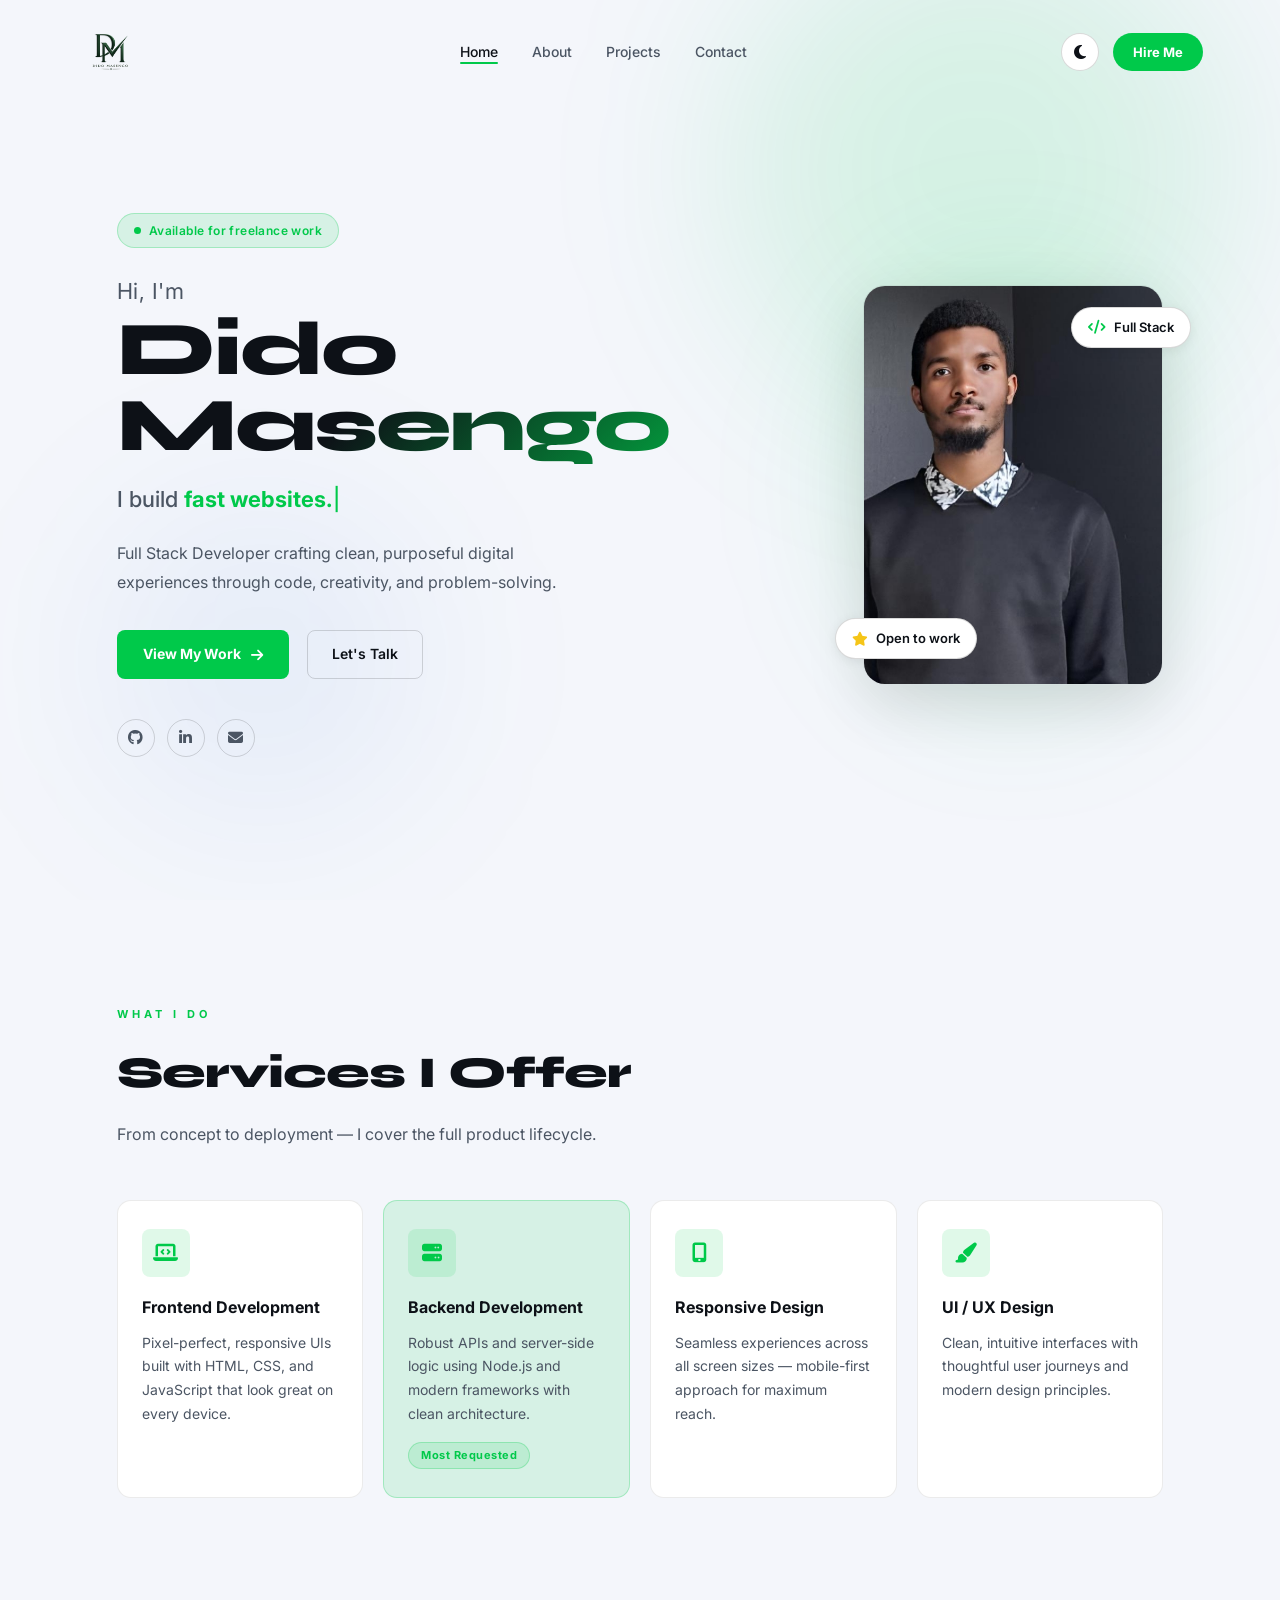
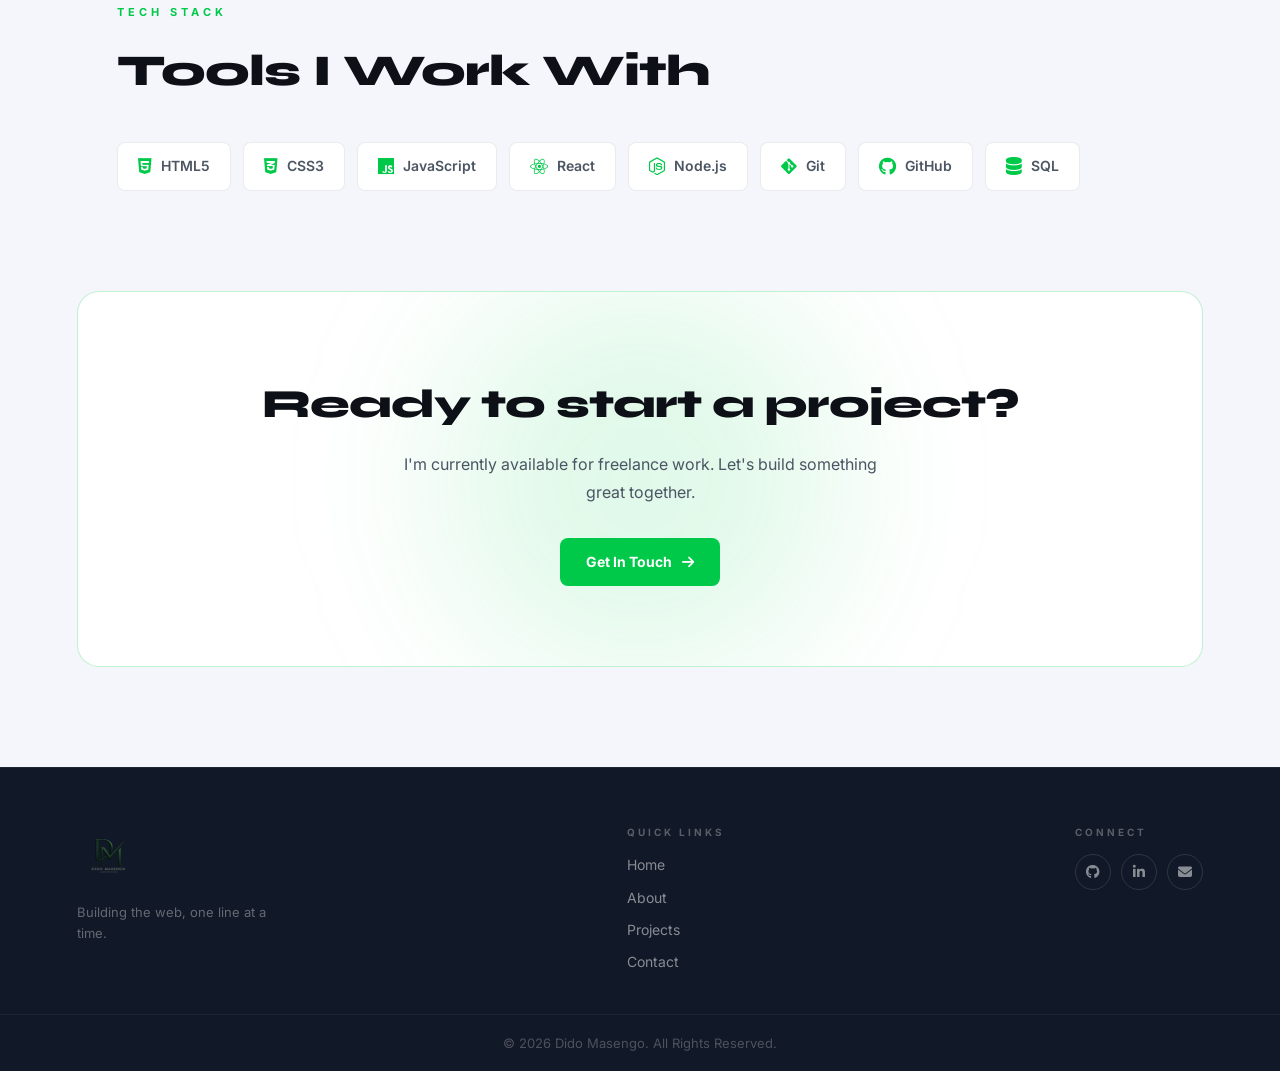
==== commit e693f0be: "updated index" ====
--- a/index.html
+++ b/index.html
@@ -119,16 +119,6 @@
 
     </div>
 
-    <!-- Stats -->
-    <div class="hero__stats container">
-        <div class="hero__stat reveal"><strong>3+</strong><span>Years coding</span></div>
-        <div class="hero__stat-div"></div>
-        <div class="hero__stat reveal"><strong>10+</strong><span>Projects built</span></div>
-        <div class="hero__stat-div"></div>
-        <div class="hero__stat reveal"><strong>5+</strong><span>Technologies</span></div>
-        <div class="hero__stat-div"></div>
-        <div class="hero__stat reveal"><strong>100%</strong><span>Passion driven</span></div>
-    </div>
 </section>
 
 
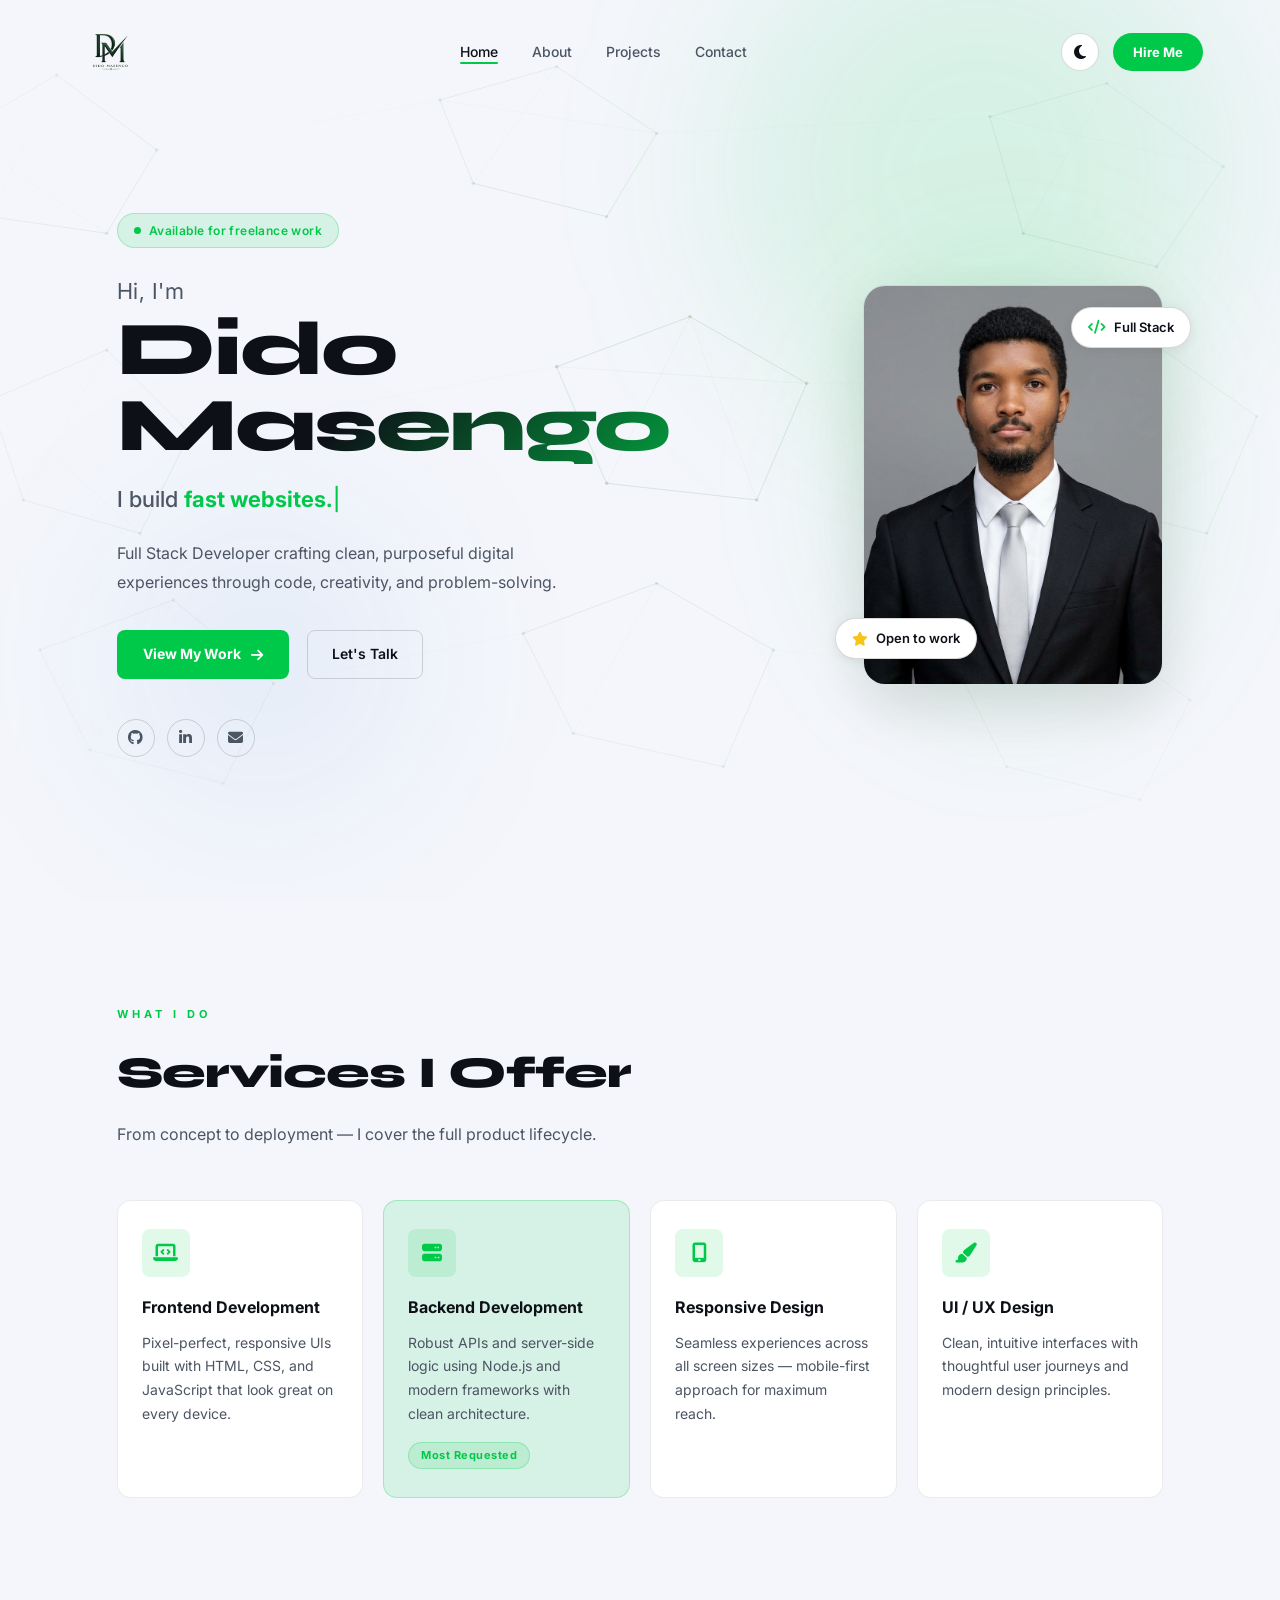
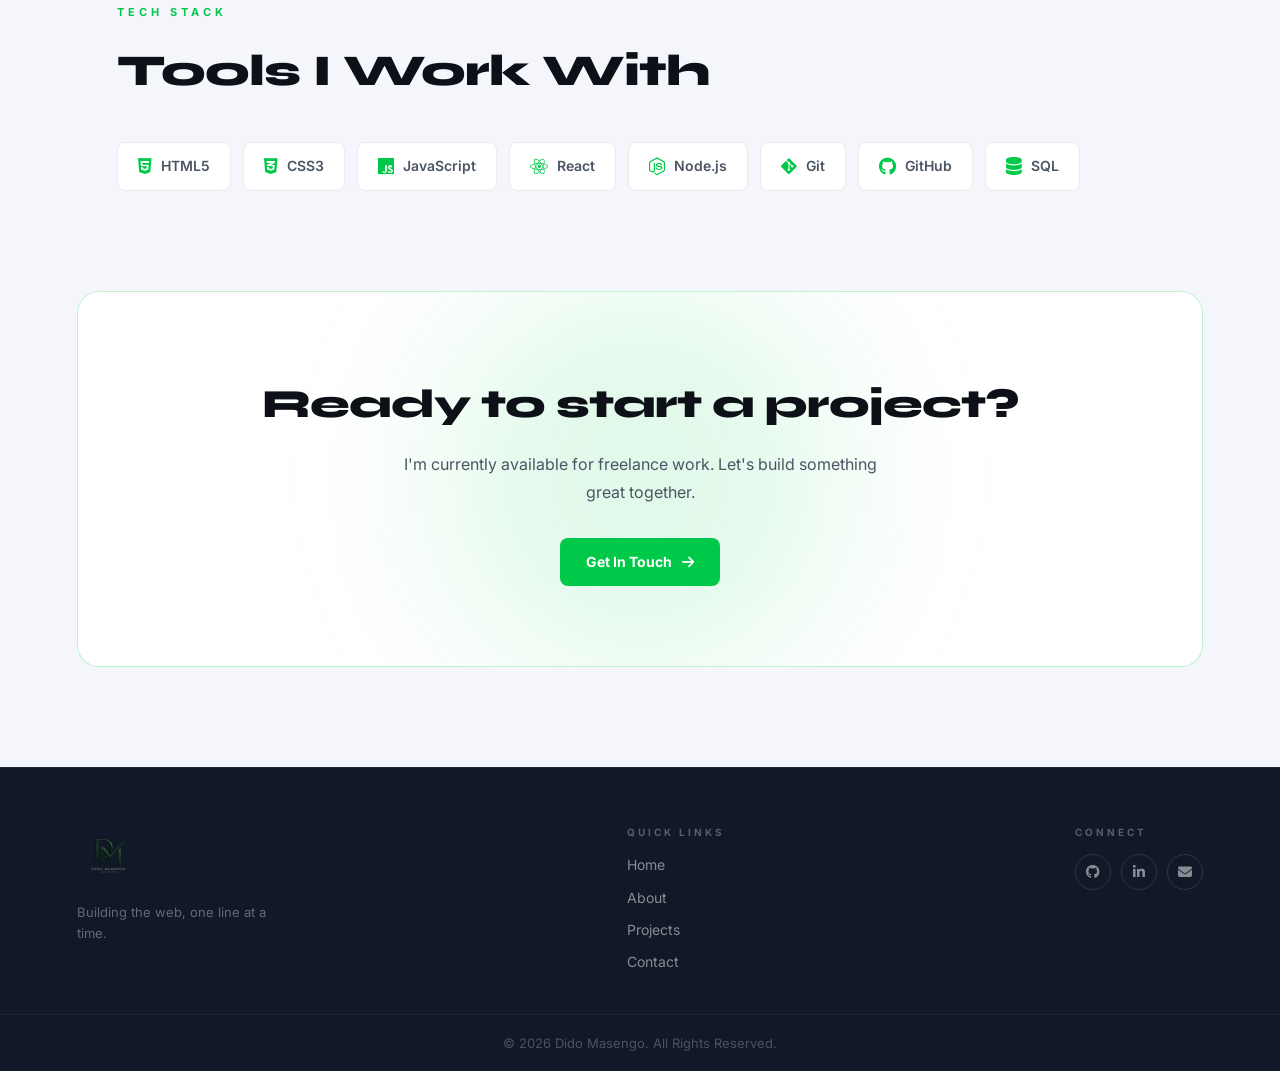
==== commit b631ed07: "created navbar.js" ====
--- a/index.html
+++ b/index.html
@@ -40,14 +40,27 @@
         </button>
     </div>
 </header>
-
 <!-- Mobile drawer -->
 <nav class="nav-drawer" id="nav-drawer">
     <a href="index.html">Home</a>
     <a href="about.html">About</a>
-    <a href="projects.html">Projects</a>
+
+    <!-- Projects Dropdown -->
+    <div class="mobile-dropdown">
+        <button class="mobile-dropdown-toggle" id="projects-toggle">
+            Projects
+            <i class="fas fa-chevron-down"></i>
+        </button>
+
+        <div class="mobile-dropdown-menu" id="projects-menu">
+            <a href="active-projects.html">Active Projects</a>
+            <a href="project-archive.html">Project Archive</a>
+        </div>
+    </div>
+
     <a href="contact.html">Contact</a>
     <a href="contact.html" class="hire-btn">Hire Me</a>
+
     <button class="theme-toggle" aria-label="Toggle theme">
         <i class="fas fa-sun icon-sun"></i>
         <i class="fas fa-moon icon-moon" style="display:none"></i>
@@ -108,7 +121,7 @@
         <!-- Photo card -->
         <div class="hero__card">
             <div class="hero__card-glow"></div>
-            <img src="./assets/home.jpg" alt="Dido Masengo" class="hero__photo">
+            <img src="./assets/home img2.jfif" alt="Dido Masengo" class="hero__photo">
             <div class="hero__float hero__float--top">
                 <i class="fas fa-code"></i><span>Full Stack</span>
             </div>
--- a/theme.css
+++ b/theme.css
@@ -42,6 +42,9 @@
     --radius-lg:       22px;
     --radius-pill:     999px;
     --transition:      0.28s ease;
+
+    /* Background mesh */
+    --mesh-opacity:    0.9;
 }
 
 /* ---- LIGHT MODE ---- */
@@ -69,6 +72,9 @@
     --shadow-md:       0 8px 28px rgba(0, 0, 0, 0.1);
     --shadow-lg:       0 20px 60px rgba(0, 0, 0, 0.12);
     --shadow-accent:   0 8px 24px rgba(0, 180, 50, 0.25);
+
+    /* Background mesh */
+    --mesh-opacity:    0.65;
 }
 
 /* ---- Smooth mode transitions ---- */
--- a/style.css
+++ b/style.css
@@ -10,14 +10,38 @@
     padding: 0;
 }
 
-html { scroll-behavior: smooth; }
+html {
+    scroll-behavior: smooth;
+    scroll-padding-top: 100px;
+    background-color: var(--bg);
+    min-height: 100%;
+}
+
+/* Subtle geometric mesh — shared across all pages */
+html::before {
+    content: '';
+    position: fixed;
+    inset: 0;
+    z-index: 0;
+    pointer-events: none;
+    background: url('./assets/mesh-bg.svg') center / cover no-repeat;
+    opacity: var(--mesh-opacity);
+}
+
+html[data-theme="light"]::before {
+    opacity: 1;
+    filter: brightness(0.45) saturate(1.8) contrast(1.5);
+}
 
 body {
     font-family: 'Inter', Arial, sans-serif;
-    background: var(--bg);
+    background: transparent;
     color: var(--text-primary);
     line-height: 1.6;
     overflow-x: hidden;
+    position: relative;
+    z-index: 1;
+    min-height: 100vh;
 }
 
 img { display: block; max-width: 100%; }
@@ -205,7 +229,8 @@
    PAGE HEADER (inner pages)
 ===================================================== */
 .page-header {
-    padding: 140px 6% 60px;
+    padding-top: 160px;
+    padding-bottom: 60px;
     max-width: 900px;
 }
 
@@ -263,7 +288,7 @@
 .container {
     max-width: 1200px;
     margin: 0 auto;
-    padding: 0 6%;
+    padding-inline: 6%;
 }
 
 .section-pad { padding: 100px 0; }
@@ -499,8 +524,59 @@
     .hire-btn   { display: none; }
     .nav-hamburger { display: flex; }
 
+    .page-header {
+        padding-top: 130px;
+        padding-bottom: 48px;
+    }
+
     .cta-banner { margin: 0 4% 70px; padding: 50px 24px; }
 
     .footer__inner { flex-direction: column; }
     .footer__col { align-items: flex-start; }
 }
+
+/* Mobile Projects Dropdown */
+.mobile-dropdown {
+    width: 100%;
+}
+
+.mobile-dropdown-toggle {
+    width: 100%;
+    background: none;
+    border: none;
+    color: var(--white);
+    font: inherit;
+    text-align: left;
+    padding: 15px 20px;
+    display: flex;
+    justify-content: space-between;
+    align-items: center;
+    cursor: pointer;
+}
+
+.mobile-dropdown-toggle i {
+    font-size: 12px;
+    transition: transform 0.3s ease;
+}
+
+.mobile-dropdown-menu {
+    display: none;
+    padding-left: 20px;
+}
+
+.mobile-dropdown-menu a {
+    display: block;
+    padding: 12px 20px;
+    color: var(--grey);
+    text-decoration: none;
+}
+
+/* Open dropdown */
+.mobile-dropdown.active .mobile-dropdown-menu {
+    display: block;
+}
+
+/* Rotate arrow */
+.mobile-dropdown.active .mobile-dropdown-toggle i {
+    transform: rotate(180deg);
+}
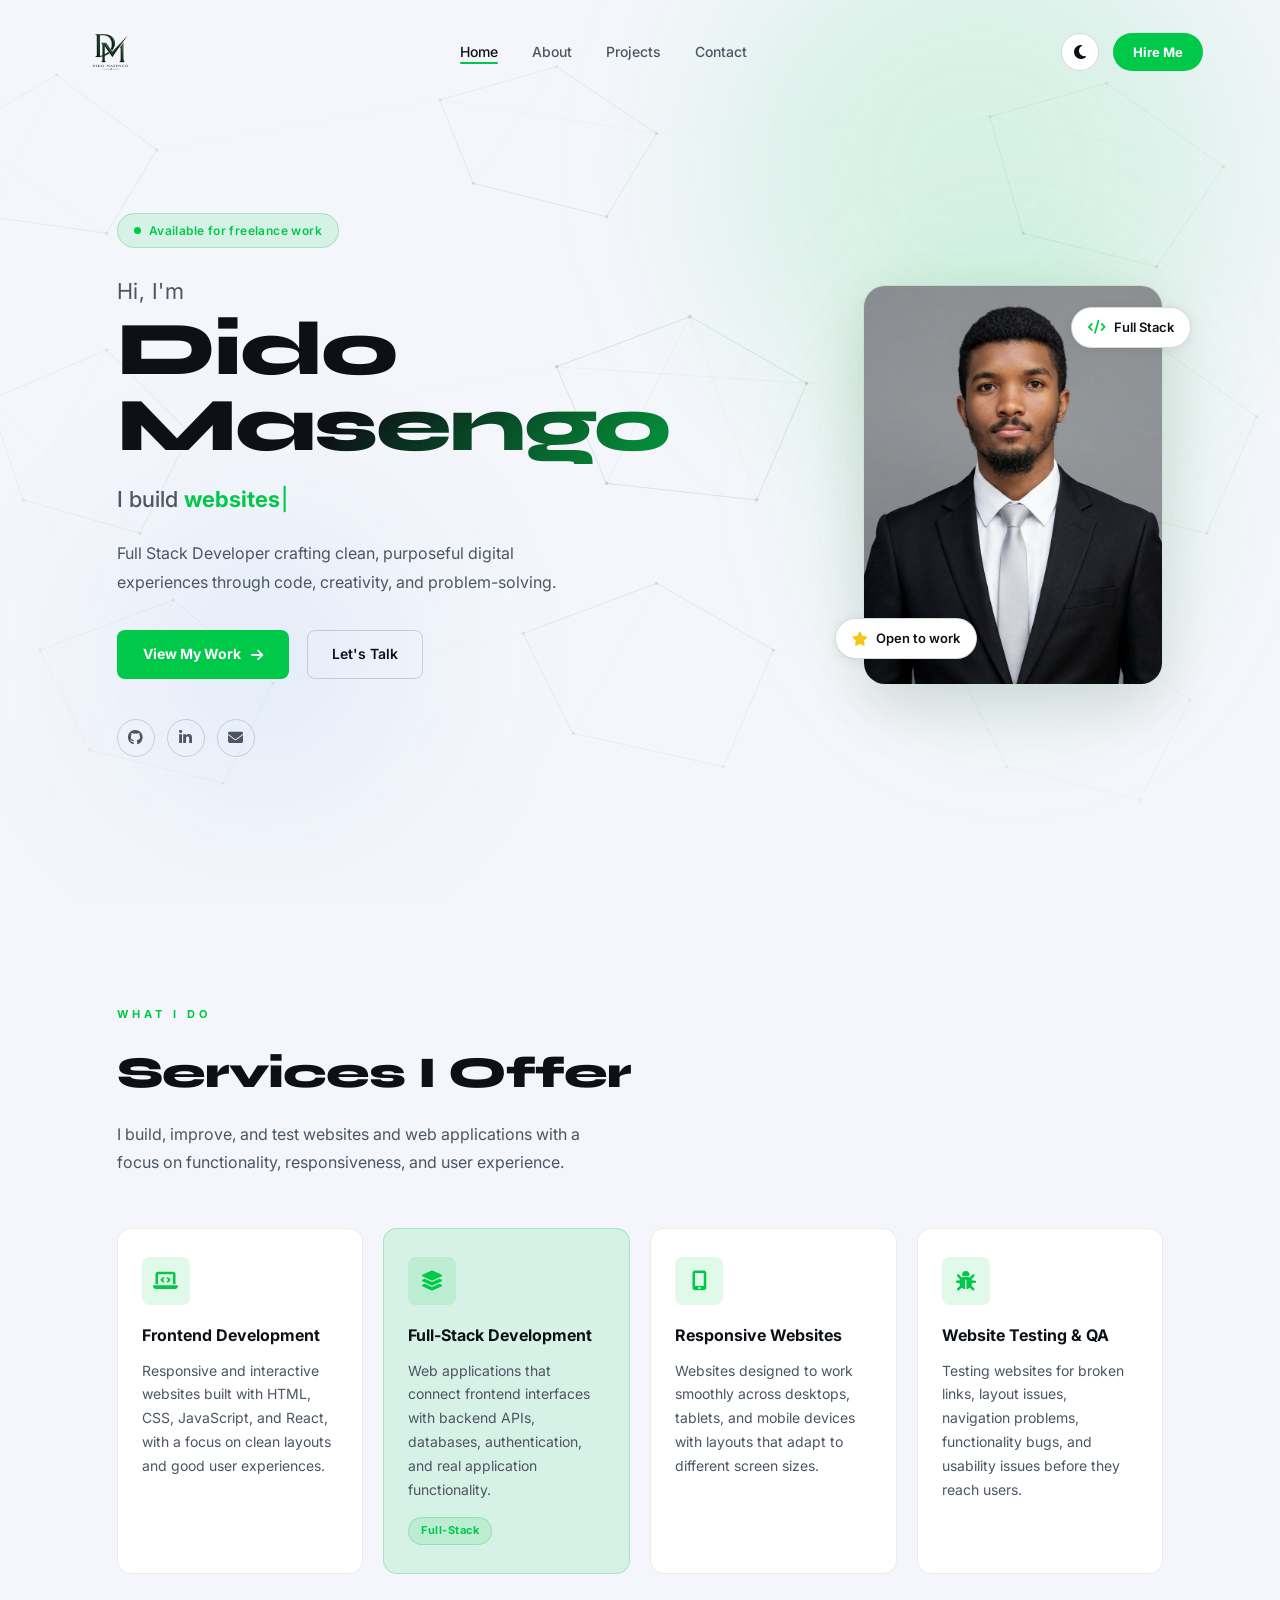
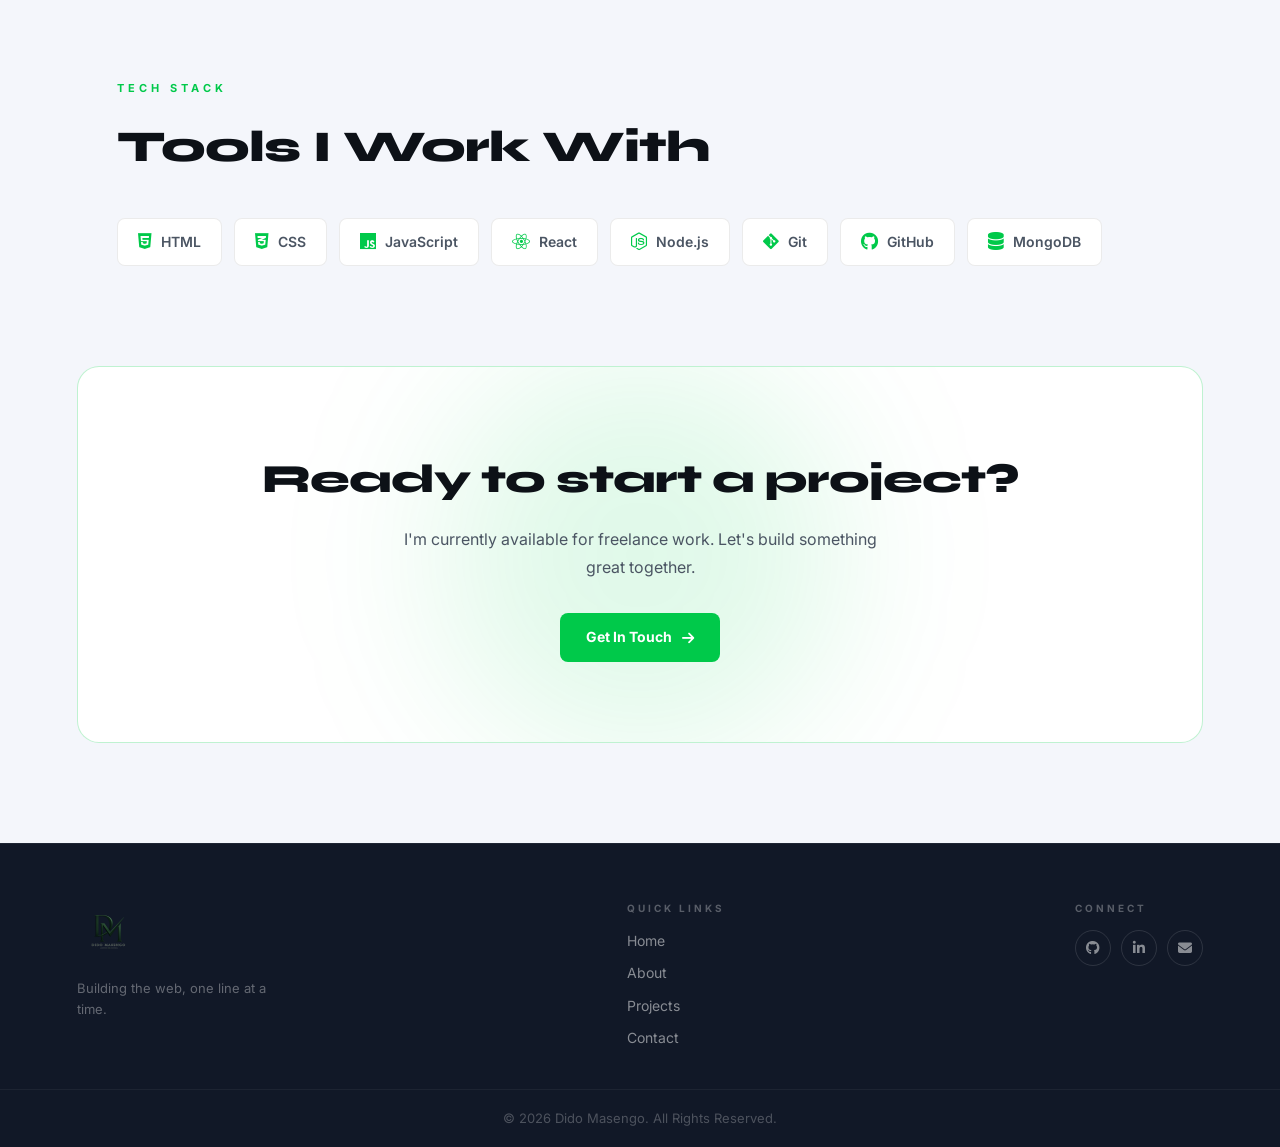
==== commit ce03bf34: "updated homepage" ====
--- a/index.html
+++ b/index.html
@@ -3,94 +3,180 @@
 <head>
     <meta charset="UTF-8">
     <meta name="viewport" content="width=device-width, initial-scale=1.0">
+
     <title>Dido Masengo — Full Stack Developer</title>
+
     <link rel="icon" type="image/png" href="./assets/favicon logo.png">
+
     <link rel="preconnect" href="https://fonts.googleapis.com">
     <link rel="preconnect" href="https://fonts.gstatic.com" crossorigin>
-    <link href="https://fonts.googleapis.com/css2?family=Inter:wght@300;400;500;600;700;800;900&family=Syne:wght@700;800&display=swap" rel="stylesheet">
-    <link rel="stylesheet" href="https://cdnjs.cloudflare.com/ajax/libs/font-awesome/6.6.0/css/all.min.css">
+
+    <link
+        href="https://fonts.googleapis.com/css2?family=Inter:wght@300;400;500;600;700;800;900&family=Syne:wght@700;800&display=swap"
+        rel="stylesheet"
+    >
+
+    <link
+        rel="stylesheet"
+        href="https://cdnjs.cloudflare.com/ajax/libs/font-awesome/6.6.0/css/all.min.css"
+    >
+
     <link rel="stylesheet" href="theme.css">
     <link rel="stylesheet" href="style.css">
     <link rel="stylesheet" href="home.css">
+
     <script src="theme-toggle.js" defer></script>
+    <script src="navbar.js" defer></script>
 </head>
+
 <body>
 
 <!-- ===================== NAVBAR ===================== -->
+
 <header class="navbar" id="navbar">
+
     <a href="index.html" class="nav-logo">
         <img src="./assets/my logo.png" alt="Dido logo">
     </a>
 
     <ul class="nav-links">
-        <li><a href="index.html" class="active">Home</a></li>
-        <li><a href="about.html">About</a></li>
-        <li><a href="projects.html">Projects</a></li>
-        <li><a href="contact.html">Contact</a></li>
+
+        <li>
+            <a href="index.html" class="active">
+                Home
+            </a>
+        </li>
+
+        <li>
+            <a href="about.html">
+                About
+            </a>
+        </li>
+
+        <li>
+            <a href="projects.html">
+                Projects
+            </a>
+        </li>
+
+        <li>
+            <a href="contact.html">
+                Contact
+            </a>
+        </li>
+
     </ul>
 
     <div class="nav-right">
-        <button class="theme-toggle" aria-label="Switch to light mode" title="Switch to light mode">
+
+        <button
+            class="theme-toggle"
+            aria-label="Switch to light mode"
+            title="Switch to light mode"
+        >
             <i class="fas fa-sun icon-sun"></i>
             <i class="fas fa-moon icon-moon" style="display:none"></i>
         </button>
-        <a href="contact.html" class="hire-btn">Hire Me</a>
-        <button class="nav-hamburger" id="hamburger" aria-label="Open menu">
-            <span></span><span></span><span></span>
+
+        <a href="contact.html" class="hire-btn">
+            Hire Me
+        </a>
+
+        <button
+            class="nav-hamburger"
+            id="hamburger"
+            aria-label="Open menu"
+        >
+            <span></span>
+            <span></span>
+            <span></span>
         </button>
-    </div>
+
+    </div>
+
 </header>
-<!-- Mobile drawer -->
+
+
+<!-- ===================== MOBILE NAVBAR ===================== -->
+
 <nav class="nav-drawer" id="nav-drawer">
-    <a href="index.html">Home</a>
-    <a href="about.html">About</a>
-
-    <!-- Projects Dropdown -->
-    <div class="mobile-dropdown">
-        <button class="mobile-dropdown-toggle" id="projects-toggle">
-            Projects
-            <i class="fas fa-chevron-down"></i>
-        </button>
-
-        <div class="mobile-dropdown-menu" id="projects-menu">
-            <a href="active-projects.html">Active Projects</a>
-            <a href="project-archive.html">Project Archive</a>
-        </div>
-    </div>
-
-    <a href="contact.html">Contact</a>
-    <a href="contact.html" class="hire-btn">Hire Me</a>
-
-    <button class="theme-toggle" aria-label="Toggle theme">
+
+    <a href="index.html">
+        Home
+    </a>
+
+    <a href="about.html">
+        About
+    </a>
+
+    <a href="projects.html">
+        Projects
+    </a>
+
+    <a href="contact.html">
+        Contact
+    </a>
+
+    <a href="contact.html" class="hire-btn">
+        Hire Me
+    </a>
+
+    <button
+        class="theme-toggle"
+        aria-label="Toggle theme"
+    >
         <i class="fas fa-sun icon-sun"></i>
         <i class="fas fa-moon icon-moon" style="display:none"></i>
     </button>
+
 </nav>
 
 
 <!-- ===================== HERO ===================== -->
+
 <section class="hero">
+
     <div class="hero__orb hero__orb--1"></div>
     <div class="hero__orb hero__orb--2"></div>
 
     <div class="hero__inner container">
 
         <!-- Text side -->
+
         <div class="hero__text">
+
             <div class="hero__badge">
                 <span class="hero__badge-dot"></span>
                 Available for freelance work
             </div>
 
             <h1 class="hero__name">
-                <span class="hero__greeting">Hi, I'm</span>
-                <span class="hero__name-main">Dido Masengo</span>
+
+                <span class="hero__greeting">
+                    Hi, I'm
+                </span>
+
+                <span class="hero__name-main">
+                    Dido Masengo
+                </span>
+
             </h1>
 
             <div class="hero__typewriter">
-                <span>I build&nbsp;</span>
-                <span class="hero__tw-word" id="tw-word"></span>
-                <span class="hero__tw-cursor">|</span>
+
+                <span>
+                    I build&nbsp;
+                </span>
+
+                <span
+                    class="hero__tw-word"
+                    id="tw-word"
+                ></span>
+
+                <span class="hero__tw-cursor">
+                    |
+                </span>
+
             </div>
 
             <p class="hero__desc">
@@ -99,35 +185,84 @@
             </p>
 
             <div class="hero__actions">
-                <a href="projects.html" class="btn-primary">
-                    View My Work <i class="fas fa-arrow-right"></i>
-                </a>
-                <a href="contact.html" class="btn-ghost">Let's Talk</a>
+
+                <a
+                    href="projects.html"
+                    class="btn-primary"
+                >
+                    View My Work
+                    <i class="fas fa-arrow-right"></i>
+                </a>
+
+                <a
+                    href="contact.html"
+                    class="btn-ghost"
+                >
+                    Let's Talk
+                </a>
+
             </div>
 
             <div class="hero__social">
-                <a href="https://github.com/masengodido28-lgtm" target="_blank" aria-label="GitHub">
+
+                <a
+                    href="https://github.com/masengodido28-lgtm"
+                    target="_blank"
+                    aria-label="GitHub"
+                >
                     <i class="fab fa-github"></i>
                 </a>
-                <a href="https://www.linkedin.com/in/dido-masengo-86b31629b" target="_blank" aria-label="LinkedIn">
+
+                <a
+                    href="https://www.linkedin.com/in/dido-masengo-86b31629b"
+                    target="_blank"
+                    aria-label="LinkedIn"
+                >
                     <i class="fab fa-linkedin-in"></i>
                 </a>
-                <a href="mailto:masengodido28@gmail.com" aria-label="Email">
+
+                <a
+                    href="mailto:masengodido28@gmail.com"
+                    aria-label="Email"
+                >
                     <i class="fas fa-envelope"></i>
                 </a>
-            </div>
-        </div>
+
+            </div>
+
+        </div>
+
 
         <!-- Photo card -->
+
         <div class="hero__card">
+
             <div class="hero__card-glow"></div>
-            <img src="./assets/home img2.jfif" alt="Dido Masengo" class="hero__photo">
+
+            <img
+                src="./assets/home img2.jfif"
+                alt="Dido Masengo"
+                class="hero__photo"
+            >
+
             <div class="hero__float hero__float--top">
-                <i class="fas fa-code"></i><span>Full Stack</span>
-            </div>
+
+                <i class="fas fa-code"></i>
+                <span>
+                    Full Stack
+                </span>
+
+            </div>
+
             <div class="hero__float hero__float--bottom">
-                <i class="fas fa-star"></i><span>Open to work</span>
-            </div>
+
+                <i class="fas fa-star"></i>
+                <span>
+                    Open to work
+                </span>
+
+            </div>
+
         </div>
 
     </div>
@@ -136,130 +271,306 @@
 
 
 <!-- ===================== SERVICES ===================== -->
+
 <section class="section-pad">
+
     <div class="container">
-        <span class="section-label">What I Do</span>
-        <h2 class="section-title">Services I Offer</h2>
-        <p class="section-sub">From concept to deployment — I cover the full product lifecycle.</p>
+
+        <span class="section-label">
+            What I Do
+        </span>
+
+        <h2 class="section-title">
+            Services I Offer
+        </h2>
+
+        <p class="section-sub">
+            I build, improve, and test websites and web applications with a focus on functionality, responsiveness, and user experience.
+        </p>
+
 
         <div class="services-grid">
+
+
+            <!-- FRONTEND DEVELOPMENT -->
+
             <div class="card reveal">
-                <div class="service-icon"><i class="fas fa-laptop-code"></i></div>
-                <h3>Frontend Development</h3>
-                <p>Pixel-perfect, responsive UIs built with HTML, CSS, and JavaScript that look great on every device.</p>
-            </div>
+
+                <div class="service-icon">
+                    <i class="fas fa-laptop-code"></i>
+                </div>
+
+                <h3>
+                    Frontend Development
+                </h3>
+
+                <p>
+                    Responsive and interactive websites built with HTML, CSS, JavaScript, and React, with a focus on clean layouts and good user experiences.
+                </p>
+
+            </div>
+
+
+            <!-- FULL-STACK DEVELOPMENT -->
+
             <div class="card card--featured reveal">
-                <div class="service-icon"><i class="fas fa-server"></i></div>
-                <h3>Backend Development</h3>
-                <p>Robust APIs and server-side logic using Node.js and modern frameworks with clean architecture.</p>
-                <span class="service-tag">Most Requested</span>
-            </div>
+
+                <div class="service-icon">
+                    <i class="fas fa-layer-group"></i>
+                </div>
+
+                <h3>
+                    Full-Stack Development
+                </h3>
+
+                <p>
+                    Web applications that connect frontend interfaces with backend APIs, databases, authentication, and real application functionality.
+                </p>
+
+                <span class="service-tag">
+                    Full-Stack
+                </span>
+
+            </div>
+
+
+            <!-- RESPONSIVE WEBSITES -->
+
             <div class="card reveal">
-                <div class="service-icon"><i class="fas fa-mobile-alt"></i></div>
-                <h3>Responsive Design</h3>
-                <p>Seamless experiences across all screen sizes — mobile-first approach for maximum reach.</p>
-            </div>
+
+                <div class="service-icon">
+                    <i class="fas fa-mobile-alt"></i>
+                </div>
+
+                <h3>
+                    Responsive Websites
+                </h3>
+
+                <p>
+                    Websites designed to work smoothly across desktops, tablets, and mobile devices with layouts that adapt to different screen sizes.
+                </p>
+
+            </div>
+
+
+            <!-- WEBSITE TESTING & QA -->
+
             <div class="card reveal">
-                <div class="service-icon"><i class="fas fa-paint-brush"></i></div>
-                <h3>UI / UX Design</h3>
-                <p>Clean, intuitive interfaces with thoughtful user journeys and modern design principles.</p>
-            </div>
-        </div>
-    </div>
+
+                <div class="service-icon">
+                    <i class="fas fa-bug"></i>
+                </div>
+
+                <h3>
+                    Website Testing &amp; QA
+                </h3>
+
+                <p>
+                    Testing websites for broken links, layout issues, navigation problems, functionality bugs, and usability issues before they reach users.
+                </p>
+
+            </div>
+
+
+        </div>
+
+    </div>
+
 </section>
 
 
 <!-- ===================== TECH STACK ===================== -->
-<section class="section-pad" style="padding-top:0">
+
+<section
+    class="section-pad"
+    style="padding-top:0"
+>
+
     <div class="container">
-        <span class="section-label">Tech Stack</span>
-        <h2 class="section-title">Tools I Work With</h2>
+
+        <span class="section-label">
+            Tech Stack
+        </span>
+
+        <h2 class="section-title">
+            Tools I Work With
+        </h2>
+
 
         <div class="stack-grid">
-            <div class="stack-pill reveal"><i class="fab fa-html5"></i> HTML5</div>
-            <div class="stack-pill reveal"><i class="fab fa-css3-alt"></i> CSS3</div>
-            <div class="stack-pill reveal"><i class="fab fa-js"></i> JavaScript</div>
-            <div class="stack-pill reveal"><i class="fab fa-react"></i> React</div>
-            <div class="stack-pill reveal"><i class="fab fa-node-js"></i> Node.js</div>
-            <div class="stack-pill reveal"><i class="fab fa-git-alt"></i> Git</div>
-            <div class="stack-pill reveal"><i class="fab fa-github"></i> GitHub</div>
-            <div class="stack-pill reveal"><i class="fas fa-database"></i> SQL</div>
-        </div>
-    </div>
+
+            <div class="stack-pill reveal">
+                <i class="fab fa-html5"></i>
+                HTML
+            </div>
+
+            <div class="stack-pill reveal">
+                <i class="fab fa-css3-alt"></i>
+                CSS
+            </div>
+
+            <div class="stack-pill reveal">
+                <i class="fab fa-js"></i>
+                JavaScript
+            </div>
+
+            <div class="stack-pill reveal">
+                <i class="fab fa-react"></i>
+                React
+            </div>
+
+            <div class="stack-pill reveal">
+                <i class="fab fa-node-js"></i>
+                Node.js
+            </div>
+
+            <div class="stack-pill reveal">
+                <i class="fab fa-git-alt"></i>
+                Git
+            </div>
+
+            <div class="stack-pill reveal">
+                <i class="fab fa-github"></i>
+                GitHub
+            </div>
+
+            <div class="stack-pill reveal">
+                <i class="fas fa-database"></i>
+                MongoDB
+            </div>
+
+        </div>
+
+    </div>
+
 </section>
 
 
 <!-- ===================== CTA ===================== -->
+
 <div class="cta-banner reveal">
+
     <div class="cta-banner__orb"></div>
+
     <div class="cta-banner__inner">
-        <h2>Ready to start a project?</h2>
-        <p>I'm currently available for freelance work. Let's build something great together.</p>
-        <a href="contact.html" class="btn-primary">
-            Get In Touch <i class="fas fa-arrow-right"></i>
+
+        <h2>
+            Ready to start a project?
+        </h2>
+
+        <p>
+            I'm currently available for freelance work. Let's build something great together.
+        </p>
+
+        <a
+            href="contact.html"
+            class="btn-primary"
+        >
+            Get In Touch
+            <i class="fas fa-arrow-right"></i>
         </a>
-    </div>
+
+    </div>
+
 </div>
 
 
 <!-- ===================== FOOTER ===================== -->
+
 <footer class="footer">
+
     <div class="footer__inner">
+
+
+        <!-- BRAND -->
+
         <div class="footer__brand">
-            <img src="./assets/my logo.png" alt="Dido logo">
-            <p>Building the web, one line at a time.</p>
-        </div>
+
+            <img
+                src="./assets/my logo.png"
+                alt="Dido logo"
+            >
+
+            <p>
+                Building the web, one line at a time.
+            </p>
+
+        </div>
+
+
+        <!-- QUICK LINKS -->
+
         <div class="footer__col">
-            <span class="footer__col-label">Quick Links</span>
-            <a href="index.html">Home</a>
-            <a href="about.html">About</a>
-            <a href="projects.html">Projects</a>
-            <a href="contact.html">Contact</a>
-        </div>
+
+            <span class="footer__col-label">
+                Quick Links
+            </span>
+
+            <a href="index.html">
+                Home
+            </a>
+
+            <a href="about.html">
+                About
+            </a>
+
+            <a href="projects.html">
+                Projects
+            </a>
+
+            <a href="contact.html">
+                Contact
+            </a>
+
+        </div>
+
+
+        <!-- CONNECT -->
+
         <div class="footer__col">
-            <span class="footer__col-label">Connect</span>
+
+            <span class="footer__col-label">
+                Connect
+            </span>
+
             <div class="footer__socials">
-                <a href="https://github.com/masengodido28-lgtm" target="_blank" aria-label="GitHub"><i class="fab fa-github"></i></a>
-                <a href="https://www.linkedin.com/in/dido-masengo-86b31629b" target="_blank" aria-label="LinkedIn"><i class="fab fa-linkedin-in"></i></a>
-                <a href="mailto:masengodido28@gmail.com" aria-label="Email"><i class="fas fa-envelope"></i></a>
-            </div>
-        </div>
-    </div>
-    <div class="footer__bottom">&copy; 2026 Dido Masengo. All Rights Reserved.</div>
+
+                <a
+                    href="https://github.com/masengodido28-lgtm"
+                    target="_blank"
+                    aria-label="GitHub"
+                >
+                    <i class="fab fa-github"></i>
+                </a>
+
+                <a
+                    href="https://www.linkedin.com/in/dido-masengo-86b31629b"
+                    target="_blank"
+                    aria-label="LinkedIn"
+                >
+                    <i class="fab fa-linkedin-in"></i>
+                </a>
+
+                <a
+                    href="mailto:masengodido28@gmail.com"
+                    aria-label="Email"
+                >
+                    <i class="fas fa-envelope"></i>
+                </a>
+
+            </div>
+
+        </div>
+
+    </div>
+
+
+    <div class="footer__bottom">
+        &copy; 2026 Dido Masengo. All Rights Reserved.
+    </div>
+
 </footer>
 
 
-<script>
-// Navbar scroll
-const navbar = document.getElementById('navbar');
-window.addEventListener('scroll', () => navbar.classList.toggle('scrolled', scrollY > 40));
-
-// Hamburger
-const hamburger = document.getElementById('hamburger');
-const drawer = document.getElementById('nav-drawer');
-hamburger.addEventListener('click', () => {
-    hamburger.classList.toggle('open');
-    drawer.classList.toggle('open');
-});
-
-// Typewriter
-const words = ['fast websites.', 'clean UIs.', 'robust APIs.', 'great products.'];
-let wi = 0, ci = 0, del = false;
-const twEl = document.getElementById('tw-word');
-(function type() {
-    const w = words[wi];
-    twEl.textContent = del ? w.slice(0, --ci) : w.slice(0, ++ci);
-    if (!del && ci === w.length) { del = true; setTimeout(type, 1800); return; }
-    if (del && ci === 0)         { del = false; wi = (wi + 1) % words.length; }
-    setTimeout(type, del ? 55 : 95);
-})();
-
-// Scroll reveal
-const io = new IntersectionObserver(entries => {
-    entries.forEach(e => { if (e.isIntersecting) { e.target.classList.add('visible'); io.unobserve(e.target); } });
-}, { threshold: 0.12 });
-document.querySelectorAll('.reveal').forEach(el => io.observe(el));
-</script>
-
 </body>
-</html>
+</html>
--- a/style.css
+++ b/style.css
@@ -534,29 +534,249 @@
     .footer__inner { flex-direction: column; }
     .footer__col { align-items: flex-start; }
 }
-
-/* Mobile Projects Dropdown */
+/* =====================================================
+   MOBILE PROJECTS DROPDOWN
+===================================================== */
+
 .mobile-dropdown {
     width: 100%;
+    display: flex;
+    flex-direction: column;
+    align-items: center;
+    gap: 0;
+}
+
+.mobile-dropdown-toggle {
+    display: flex;
+    align-items: center;
+    justify-content: center;
+    gap: 10px;
+
+    width: auto;
+    padding: 0;
+
+    background: none;
+    border: none;
+
+    color: var(--text-primary);
+    font-family: inherit;
+    font-size: 1.6rem;
+    font-weight: 700;
+
+    cursor: pointer;
+}
+
+.mobile-dropdown-toggle i {
+    font-size: 14px;
+    transition: transform var(--transition);
+}
+
+.mobile-dropdown-menu {
+    display: none;
+    flex-direction: column;
+    align-items: center;
+    gap: 16px;
+    margin-top: 18px;
+}
+
+.mobile-dropdown-menu a {
+    font-size: 1.15rem;
+    font-weight: 600;
+    color: var(--text-secondary);
+}
+
+.mobile-dropdown-menu a:hover {
+    color: var(--accent);
+}
+
+/* Dropdown open */
+.mobile-dropdown.active .mobile-dropdown-menu {
+    display: flex;
+}
+
+.mobile-dropdown.active .mobile-dropdown-toggle i {
+    transform: rotate(180deg);
+}
+
+/* Projects Dropdown */
+.nav-dropdown {
+    position: relative;
+}
+
+.nav-dropdown > a {
+    display: flex;
+    align-items: center;
+    gap: 6px;
+}
+
+.nav-dropdown > a i {
+    font-size: 10px;
+    transition: transform 0.3s ease;
+}
+
+.nav-dropdown:hover > a i {
+    transform: rotate(180deg);
+}
+
+.nav-dropdown-menu {
+    position: absolute;
+    top: calc(100% + 15px);
+    left: 50%;
+    transform: translateX(-50%) translateY(10px);
+
+    min-width: 180px;
+    padding: 8px;
+
+    background: var(--dark-card);
+    border: 1px solid var(--border);
+    border-radius: 12px;
+
+    opacity: 0;
+    visibility: hidden;
+    pointer-events: none;
+
+    transition: all 0.25s ease;
+    z-index: 1000;
+}
+
+.nav-dropdown:hover .nav-dropdown-menu {
+    opacity: 1;
+    visibility: visible;
+    pointer-events: auto;
+    transform: translateX(-50%) translateY(0);
+}
+
+.nav-dropdown-menu a {
+    display: block;
+    padding: 11px 14px;
+    border-radius: 8px;
+    color: var(--white);
+    font-size: 14px;
+    text-decoration: none;
+    white-space: nowrap;
+    transition: background 0.2s ease;
+}
+
+.nav-dropdown-menu a:hover {
+    background: var(--primary);
+}
+
+/* ===================== PROJECTS DROPDOWN ===================== */
+
+.nav-dropdown {
+    position: relative;
+}
+
+.nav-dropdown-toggle {
+    display: flex;
+    align-items: center;
+    gap: 7px;
+}
+
+.nav-dropdown-toggle i {
+    font-size: 10px;
+    transition: transform 0.2s ease;
+}
+
+.nav-dropdown:hover .nav-dropdown-toggle i {
+    transform: rotate(180deg);
+}
+
+.nav-dropdown-menu {
+    position: absolute;
+    top: calc(100% + 18px);
+    left: 50%;
+    transform: translateX(-50%) translateY(-8px);
+
+    min-width: 190px;
+
+    background: var(--dark-card);
+    border: 1px solid var(--border);
+    border-radius: 12px;
+
+    padding: 8px;
+
+    opacity: 0;
+    visibility: hidden;
+    pointer-events: none;
+
+    transition:
+        opacity 0.2s ease,
+        transform 0.2s ease,
+        visibility 0.2s ease;
+
+    box-shadow: 0 15px 35px rgba(0, 0, 0, 0.25);
+
+    z-index: 500;
+}
+
+.nav-dropdown:hover .nav-dropdown-menu {
+    opacity: 1;
+    visibility: visible;
+    pointer-events: auto;
+    transform: translateX(-50%) translateY(0);
+}
+
+.nav-dropdown-menu a {
+    display: flex;
+    align-items: center;
+    gap: 10px;
+
+    padding: 11px 13px;
+
+    border-radius: 8px;
+
+    color: var(--white);
+    text-decoration: none;
+
+    font-size: 14px;
+    white-space: nowrap;
+
+    transition: background 0.2s ease;
+}
+
+.nav-dropdown-menu a:hover {
+    background: rgba(255, 255, 255, 0.08);
+}
+
+.nav-dropdown-menu a i {
+    width: 15px;
+    font-size: 12px;
+}
+
+
+/* ===================== MOBILE PROJECT DROPDOWN ===================== */
+
+.mobile-dropdown {
+    width: 100%;
 }
 
 .mobile-dropdown-toggle {
     width: 100%;
+
+    display: flex;
+    align-items: center;
+    justify-content: space-between;
+
     background: none;
     border: none;
+
     color: var(--white);
-    font: inherit;
-    text-align: left;
-    padding: 15px 20px;
-    display: flex;
-    justify-content: space-between;
-    align-items: center;
+
+    font-family: inherit;
+    font-size: inherit;
+
+    padding: 15px 0;
+
     cursor: pointer;
 }
 
 .mobile-dropdown-toggle i {
-    font-size: 12px;
-    transition: transform 0.3s ease;
+    transition: transform 0.2s ease;
+}
+
+.mobile-dropdown.open .mobile-dropdown-toggle i {
+    transform: rotate(180deg);
 }
 
 .mobile-dropdown-menu {
@@ -564,19 +784,29 @@
     padding-left: 20px;
 }
 
+.mobile-dropdown.open .mobile-dropdown-menu {
+    display: block;
+}
+
 .mobile-dropdown-menu a {
     display: block;
-    padding: 12px 20px;
+    padding: 10px 0;
+
     color: var(--grey);
     text-decoration: none;
 }
 
-/* Open dropdown */
-.mobile-dropdown.active .mobile-dropdown-menu {
-    display: block;
-}
-
-/* Rotate arrow */
-.mobile-dropdown.active .mobile-dropdown-toggle i {
-    transform: rotate(180deg);
-}
+.mobile-dropdown-menu a:hover {
+    color: var(--white);
+}
+
+
+/* ===================== MOBILE ===================== */
+
+@media (max-width: 768px) {
+
+    .nav-dropdown {
+        display: none;
+    }
+
+}
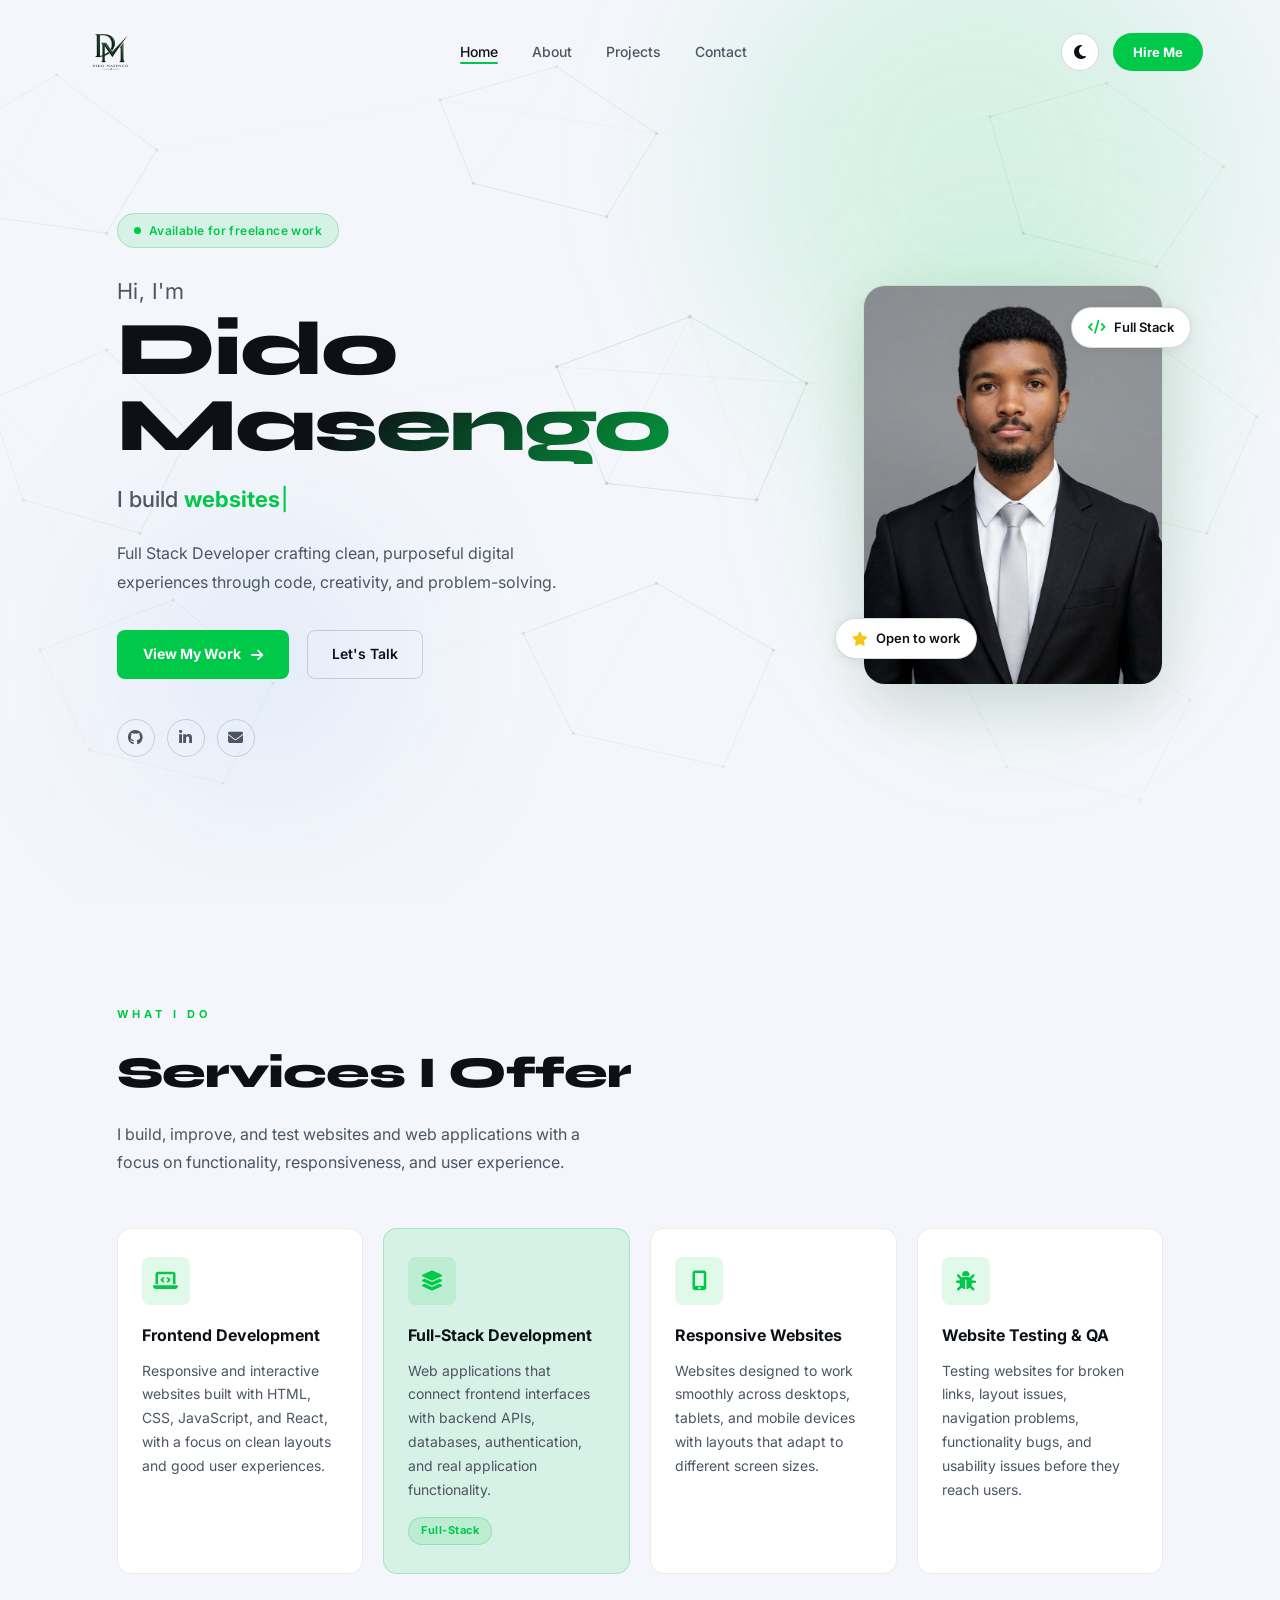
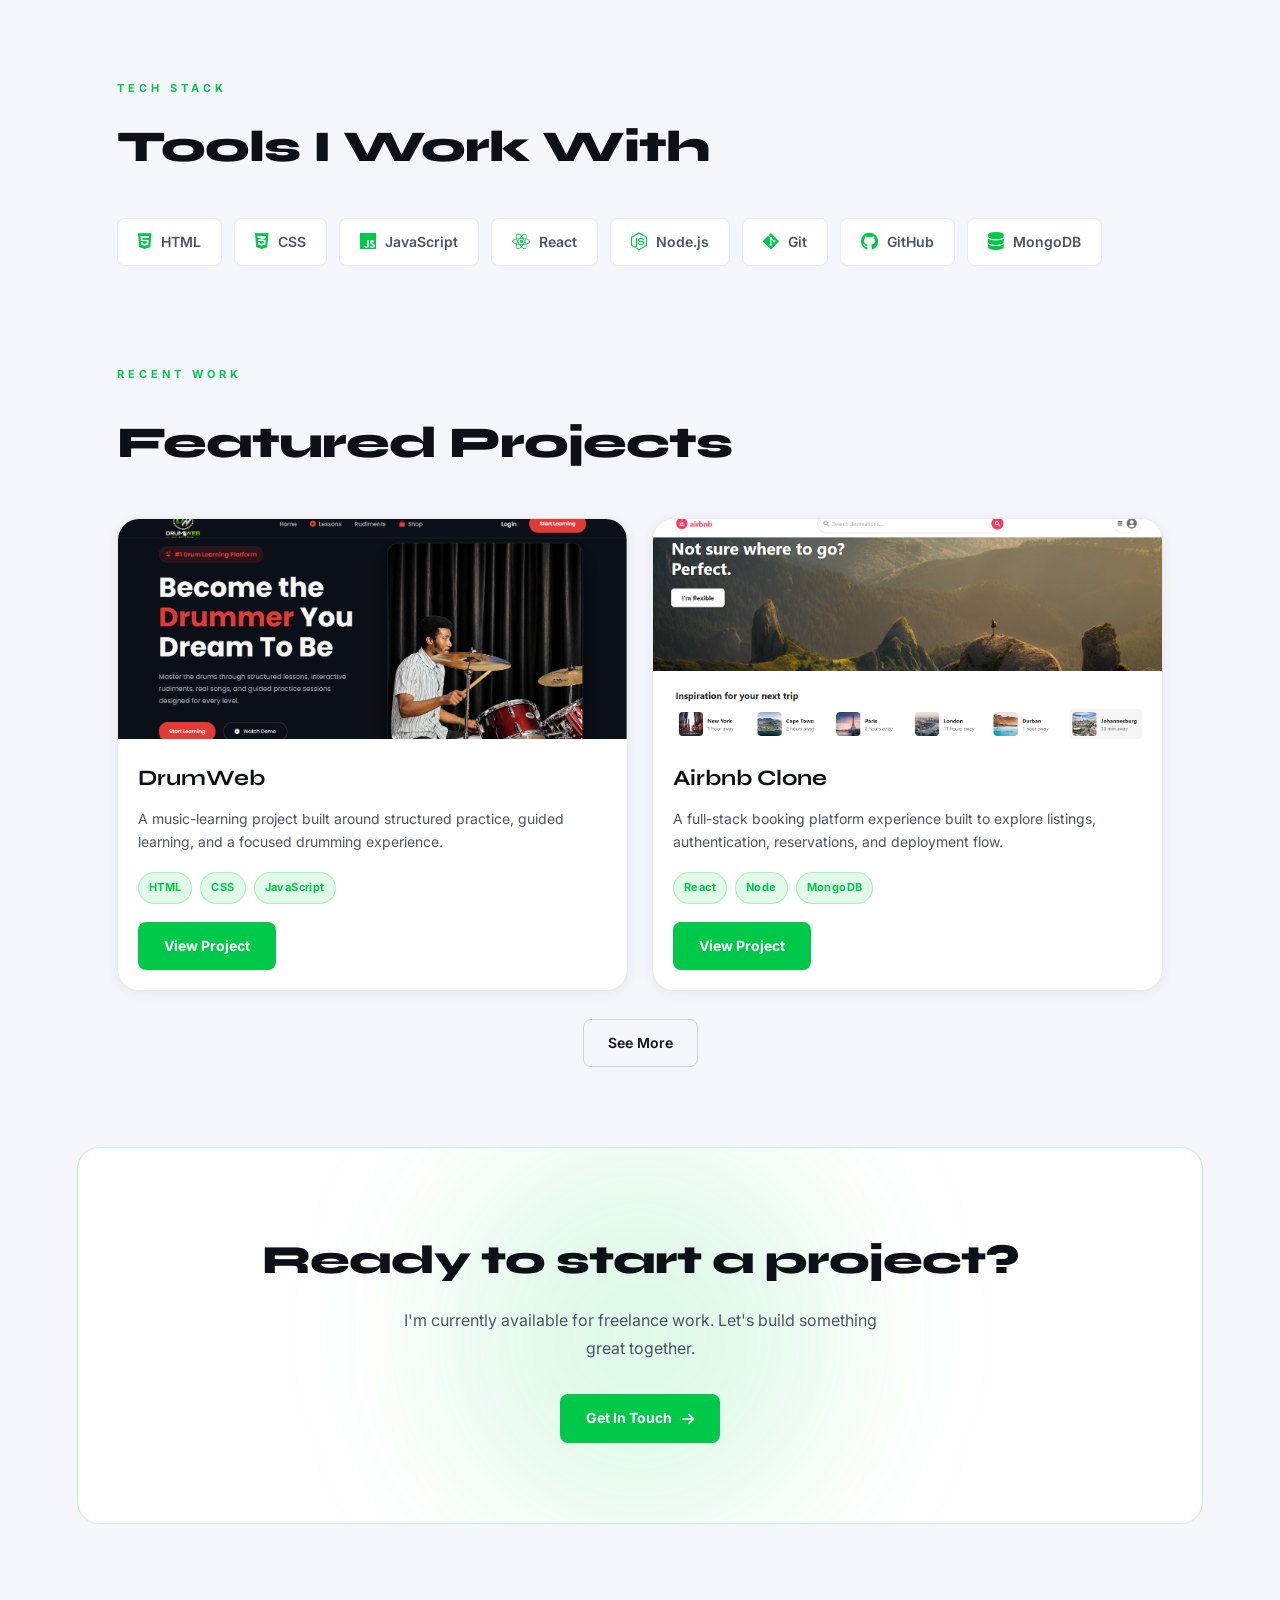
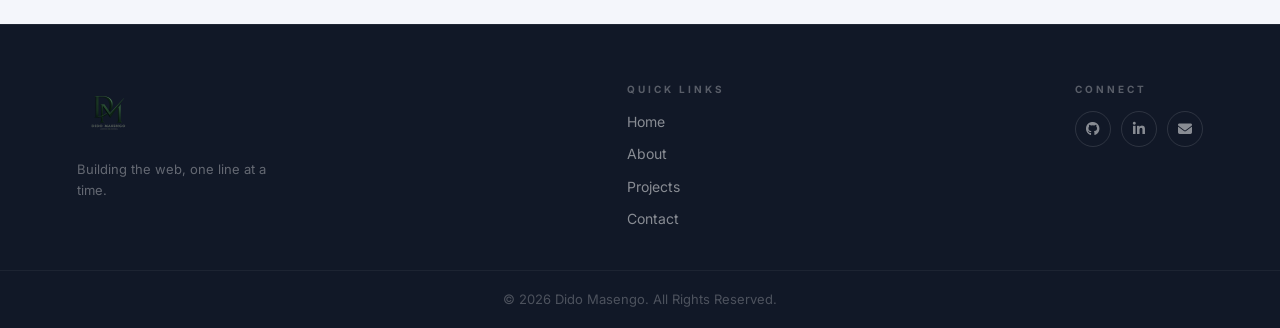
==== commit f4aad078: "added projects on homepage" ====
--- a/index.html
+++ b/index.html
@@ -446,6 +446,71 @@
 </section>
 
 
+<!-- ===================== FEATURED PROJECTS ===================== -->
+
+<section class="home-projects">
+
+    <div class="container">
+
+        <div class="section-heading">
+            <span class="section-label">
+                Recent Work
+            </span>
+
+            <h2 class="section-title">
+                Featured Projects
+            </h2>
+        </div>
+
+        <div class="home-projects__grid">
+
+            <article class="home-project-card reveal">
+                <div class="home-project-card__thumb home-project-card__thumb--drumweb"></div>
+                <div class="home-project-card__body">
+                    <h3>DrumWeb</h3>
+                    <p>
+                        A music-learning project built around structured practice, guided learning, and a focused drumming experience.
+                    </p>
+                    <div class="home-project-card__tags">
+                        <span>HTML</span>
+                        <span>CSS</span>
+                        <span>JavaScript</span>
+                    </div>
+                    <div class="home-project-card__actions">
+                        <a href="projects.html" class="btn-primary btn-sm">View Project</a>
+                    </div>
+                </div>
+            </article>
+
+            <article class="home-project-card reveal">
+                <div class="home-project-card__thumb home-project-card__thumb--airbnb"></div>
+                <div class="home-project-card__body">
+                    <h3>Airbnb Clone</h3>
+                    <p>
+                        A full-stack booking platform experience built to explore listings, authentication, reservations, and deployment flow.
+                    </p>
+                    <div class="home-project-card__tags">
+                        <span>React</span>
+                        <span>Node</span>
+                        <span>MongoDB</span>
+                    </div>
+                    <div class="home-project-card__actions">
+                        <a href="projects.html" class="btn-primary btn-sm">View Project</a>
+                    </div>
+                </div>
+            </article>
+
+        </div>
+
+        <div class="home-projects__more">
+            <a href="projects.html" class="btn-ghost">See More</a>
+        </div>
+
+    </div>
+
+</section>
+
+
 <!-- ===================== CTA ===================== -->
 
 <div class="cta-banner reveal">
--- a/style.css
+++ b/style.css
@@ -534,279 +534,3 @@
     .footer__inner { flex-direction: column; }
     .footer__col { align-items: flex-start; }
 }
-/* =====================================================
-   MOBILE PROJECTS DROPDOWN
-===================================================== */
-
-.mobile-dropdown {
-    width: 100%;
-    display: flex;
-    flex-direction: column;
-    align-items: center;
-    gap: 0;
-}
-
-.mobile-dropdown-toggle {
-    display: flex;
-    align-items: center;
-    justify-content: center;
-    gap: 10px;
-
-    width: auto;
-    padding: 0;
-
-    background: none;
-    border: none;
-
-    color: var(--text-primary);
-    font-family: inherit;
-    font-size: 1.6rem;
-    font-weight: 700;
-
-    cursor: pointer;
-}
-
-.mobile-dropdown-toggle i {
-    font-size: 14px;
-    transition: transform var(--transition);
-}
-
-.mobile-dropdown-menu {
-    display: none;
-    flex-direction: column;
-    align-items: center;
-    gap: 16px;
-    margin-top: 18px;
-}
-
-.mobile-dropdown-menu a {
-    font-size: 1.15rem;
-    font-weight: 600;
-    color: var(--text-secondary);
-}
-
-.mobile-dropdown-menu a:hover {
-    color: var(--accent);
-}
-
-/* Dropdown open */
-.mobile-dropdown.active .mobile-dropdown-menu {
-    display: flex;
-}
-
-.mobile-dropdown.active .mobile-dropdown-toggle i {
-    transform: rotate(180deg);
-}
-
-/* Projects Dropdown */
-.nav-dropdown {
-    position: relative;
-}
-
-.nav-dropdown > a {
-    display: flex;
-    align-items: center;
-    gap: 6px;
-}
-
-.nav-dropdown > a i {
-    font-size: 10px;
-    transition: transform 0.3s ease;
-}
-
-.nav-dropdown:hover > a i {
-    transform: rotate(180deg);
-}
-
-.nav-dropdown-menu {
-    position: absolute;
-    top: calc(100% + 15px);
-    left: 50%;
-    transform: translateX(-50%) translateY(10px);
-
-    min-width: 180px;
-    padding: 8px;
-
-    background: var(--dark-card);
-    border: 1px solid var(--border);
-    border-radius: 12px;
-
-    opacity: 0;
-    visibility: hidden;
-    pointer-events: none;
-
-    transition: all 0.25s ease;
-    z-index: 1000;
-}
-
-.nav-dropdown:hover .nav-dropdown-menu {
-    opacity: 1;
-    visibility: visible;
-    pointer-events: auto;
-    transform: translateX(-50%) translateY(0);
-}
-
-.nav-dropdown-menu a {
-    display: block;
-    padding: 11px 14px;
-    border-radius: 8px;
-    color: var(--white);
-    font-size: 14px;
-    text-decoration: none;
-    white-space: nowrap;
-    transition: background 0.2s ease;
-}
-
-.nav-dropdown-menu a:hover {
-    background: var(--primary);
-}
-
-/* ===================== PROJECTS DROPDOWN ===================== */
-
-.nav-dropdown {
-    position: relative;
-}
-
-.nav-dropdown-toggle {
-    display: flex;
-    align-items: center;
-    gap: 7px;
-}
-
-.nav-dropdown-toggle i {
-    font-size: 10px;
-    transition: transform 0.2s ease;
-}
-
-.nav-dropdown:hover .nav-dropdown-toggle i {
-    transform: rotate(180deg);
-}
-
-.nav-dropdown-menu {
-    position: absolute;
-    top: calc(100% + 18px);
-    left: 50%;
-    transform: translateX(-50%) translateY(-8px);
-
-    min-width: 190px;
-
-    background: var(--dark-card);
-    border: 1px solid var(--border);
-    border-radius: 12px;
-
-    padding: 8px;
-
-    opacity: 0;
-    visibility: hidden;
-    pointer-events: none;
-
-    transition:
-        opacity 0.2s ease,
-        transform 0.2s ease,
-        visibility 0.2s ease;
-
-    box-shadow: 0 15px 35px rgba(0, 0, 0, 0.25);
-
-    z-index: 500;
-}
-
-.nav-dropdown:hover .nav-dropdown-menu {
-    opacity: 1;
-    visibility: visible;
-    pointer-events: auto;
-    transform: translateX(-50%) translateY(0);
-}
-
-.nav-dropdown-menu a {
-    display: flex;
-    align-items: center;
-    gap: 10px;
-
-    padding: 11px 13px;
-
-    border-radius: 8px;
-
-    color: var(--white);
-    text-decoration: none;
-
-    font-size: 14px;
-    white-space: nowrap;
-
-    transition: background 0.2s ease;
-}
-
-.nav-dropdown-menu a:hover {
-    background: rgba(255, 255, 255, 0.08);
-}
-
-.nav-dropdown-menu a i {
-    width: 15px;
-    font-size: 12px;
-}
-
-
-/* ===================== MOBILE PROJECT DROPDOWN ===================== */
-
-.mobile-dropdown {
-    width: 100%;
-}
-
-.mobile-dropdown-toggle {
-    width: 100%;
-
-    display: flex;
-    align-items: center;
-    justify-content: space-between;
-
-    background: none;
-    border: none;
-
-    color: var(--white);
-
-    font-family: inherit;
-    font-size: inherit;
-
-    padding: 15px 0;
-
-    cursor: pointer;
-}
-
-.mobile-dropdown-toggle i {
-    transition: transform 0.2s ease;
-}
-
-.mobile-dropdown.open .mobile-dropdown-toggle i {
-    transform: rotate(180deg);
-}
-
-.mobile-dropdown-menu {
-    display: none;
-    padding-left: 20px;
-}
-
-.mobile-dropdown.open .mobile-dropdown-menu {
-    display: block;
-}
-
-.mobile-dropdown-menu a {
-    display: block;
-    padding: 10px 0;
-
-    color: var(--grey);
-    text-decoration: none;
-}
-
-.mobile-dropdown-menu a:hover {
-    color: var(--white);
-}
-
-
-/* ===================== MOBILE ===================== */
-
-@media (max-width: 768px) {
-
-    .nav-dropdown {
-        display: none;
-    }
-
-}
--- a/home.css
+++ b/home.css
@@ -350,9 +350,105 @@
 
 .stack-pill i { font-size: 18px; color: var(--accent); }
 
+/* ---- Featured home projects ---- */
+.home-projects {
+    padding: 0 0 80px;
+}
+
+.section-heading {
+    display: flex;
+    flex-direction: column;
+    gap: 10px;
+    margin-bottom: 28px;
+}
+
+.home-projects__grid {
+    display: grid;
+    grid-template-columns: repeat(2, minmax(0, 1fr));
+    gap: 24px;
+}
+
+.home-project-card {
+    background: var(--bg-card);
+    border: 1px solid var(--border);
+    border-radius: var(--radius-lg);
+    overflow: hidden;
+    box-shadow: var(--shadow-sm);
+    transition: transform var(--transition), border-color var(--transition), box-shadow var(--transition);
+}
+
+.home-project-card:hover {
+    transform: translateY(-4px);
+    border-color: var(--accent-border);
+    box-shadow: var(--shadow-md);
+}
+
+.home-project-card__thumb {
+    height: 220px;
+    background-size: cover;
+    background-position: center;
+}
+
+.home-project-card__thumb--drumweb {
+    background-image: url('./assets/drumweb.png');
+}
+
+.home-project-card__thumb--airbnb {
+    background-image: url('./assets/airbnb.png');
+}
+
+.home-project-card__body {
+    padding: 22px 20px 20px;
+}
+
+.home-project-card__body h3 {
+    font-family: 'Syne', sans-serif;
+    font-size: 22px;
+    color: var(--text-primary);
+    margin-bottom: 10px;
+}
+
+.home-project-card__body p {
+    font-size: 14px;
+    line-height: 1.7;
+    color: var(--text-secondary);
+}
+
+.home-project-card__tags {
+    display: flex;
+    flex-wrap: wrap;
+    gap: 8px;
+    margin: 18px 0;
+}
+
+.home-project-card__tags span {
+    display: inline-block;
+    padding: 6px 10px;
+    border-radius: var(--radius-pill);
+    background: var(--accent-dim);
+    border: 1px solid var(--accent-border);
+    color: var(--accent);
+    font-size: 11px;
+    font-weight: 700;
+    letter-spacing: 0.4px;
+}
+
+.home-project-card__actions {
+    display: flex;
+    gap: 12px;
+    flex-wrap: wrap;
+}
+
+.home-projects__more {
+    display: flex;
+    justify-content: center;
+    margin-top: 28px;
+}
+
 /* ---- Responsive ---- */
 @media (max-width: 1050px) {
     .services-grid { grid-template-columns: repeat(2, 1fr); }
+    .home-projects__grid { grid-template-columns: 1fr; }
 }
 
 @media (max-width: 860px) {
